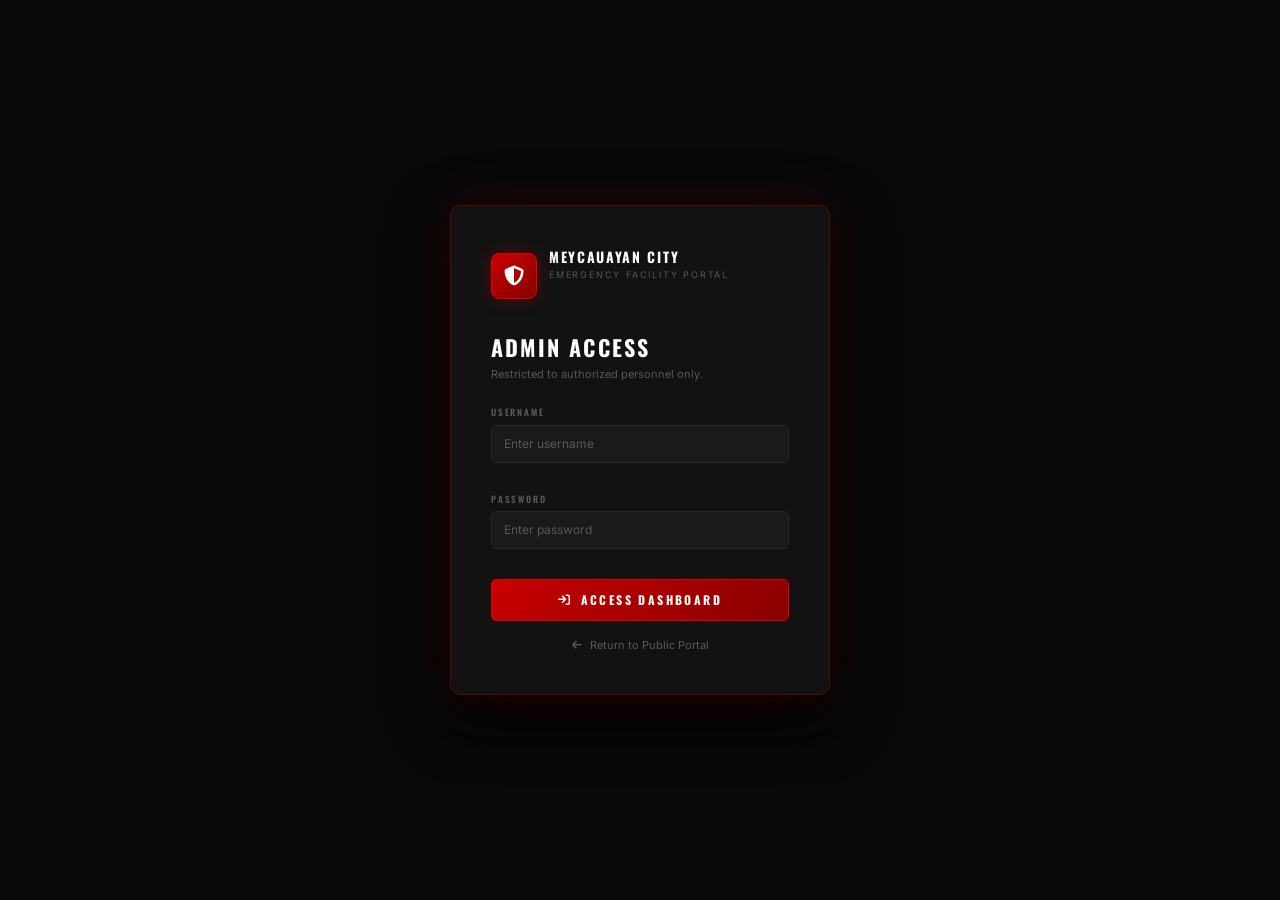
==== admin.html @ 9a882840 "Initial commit" ====
<!DOCTYPE html>
<html lang="en">
<head>
  <meta charset="UTF-8">
  <meta name="viewport" content="width=device-width, initial-scale=1.0">
  <meta name="robots" content="noindex, nofollow">
  <title>Admin Panel | Meycauayan City Emergency Portal</title>

  <!-- Bootstrap 5 -->
  <link rel="stylesheet" href="https://cdn.jsdelivr.net/npm/bootstrap@5.3.3/dist/css/bootstrap.min.css">

  <!-- Font Awesome 6 -->
  <link rel="stylesheet" href="https://cdnjs.cloudflare.com/ajax/libs/font-awesome/6.5.0/css/all.min.css">

  <!-- Admin CSS -->
  <link rel="stylesheet" href="admin.css">
</head>
<body>

  <!-- ============================================================
       LOGIN SCREEN
       ============================================================ -->
  <div id="login-screen">
    <div class="login-card">
      <div class="login-logo">
        <div class="login-shield"><i class="fas fa-shield-halved"></i></div>
        <div class="login-title-wrap">
          <div class="login-city">Meycauayan City</div>
          <div class="login-sub">Emergency Facility Portal</div>
        </div>
      </div>
      <h1 class="login-heading">Admin Access</h1>
      <p class="login-sub">Restricted to authorized personnel only.</p>
      <form id="login-form" onsubmit="handleLogin(event)">
        <div class="form-group-admin">
          <label class="form-label-admin" for="login-username">Username</label>
          <input
            type="text"
            id="login-username"
            class="form-control-admin"
            placeholder="Enter username"
            autocomplete="username"
            required
          >
        </div>
        <div class="form-group-admin">
          <label class="form-label-admin" for="login-password">Password</label>
          <input
            type="password"
            id="login-password"
            class="form-control-admin"
            placeholder="Enter password"
            autocomplete="current-password"
            required
          >
        </div>
        <div class="login-error" id="login-error" role="alert" aria-live="assertive">
          <i class="fas fa-circle-exclamation"></i>
          Invalid credentials. Please try again.
        </div>
        <button type="submit" class="btn-login" id="btn-login">
          <i class="fas fa-arrow-right-to-bracket"></i>
          ACCESS DASHBOARD
        </button>
      </form>
      <a href="index.html" class="login-back">
        <i class="fas fa-arrow-left" style="margin-right:5px;"></i>
        Return to Public Portal
      </a>
    </div>
  </div>

  <!-- ============================================================
       ADMIN APP (shown after login)
       ============================================================ -->
  <div id="admin-app">

    <!-- ADMIN HEADER -->
    <header id="admin-header">
      <div class="admin-brand">
        <div class="admin-brand-icon"><i class="fas fa-shield-halved"></i></div>
        MEYCAUAYAN <span>ADMIN</span>
      </div>

      <div class="admin-header-right">
        <div class="admin-user">
          <i class="fas fa-user-shield"></i>
          <span id="admin-username-display">Administrator</span>
        </div>
        <a href="index.html" class="btn-view-portal" target="_blank">
          <i class="fas fa-eye"></i> VIEW PORTAL
        </a>
        <button class="btn-logout" onclick="handleLogout()" id="btn-logout-header">
          <i class="fas fa-arrow-right-from-bracket"></i> LOGOUT
        </button>
      </div>
    </header>

    <!-- ADMIN SIDEBAR -->
    <nav id="admin-sidebar" aria-label="Admin navigation">

      <div class="sidebar-section-header">Dashboard</div>
      <button class="sidebar-nav-item active" onclick="showSection('dashboard')" id="nav-dashboard">
        <i class="fas fa-chart-simple"></i> Dashboard
      </button>

      <div class="sidebar-divider"></div>
      <div class="sidebar-section-header">Manage</div>

      <button class="sidebar-nav-item" onclick="showSection('barangays')" id="nav-barangays">
        <i class="fas fa-map"></i> Barangays
      </button>
      <button class="sidebar-nav-item" onclick="showSection('police')" id="nav-police">
        <i class="fas fa-shield-halved"></i> Police Stations
      </button>
      <button class="sidebar-nav-item" onclick="showSection('fire')" id="nav-fire">
        <i class="fas fa-fire"></i> Fire Stations
      </button>
      <button class="sidebar-nav-item" onclick="showSection('hospitals')" id="nav-hospitals">
        <i class="fas fa-hospital"></i> Hospitals
      </button>
      <button class="sidebar-nav-item" onclick="showSection('health')" id="nav-health">
        <i class="fas fa-kit-medical"></i> Health Centers
      </button>

      <div class="sidebar-divider"></div>
      <div class="sidebar-section-header">System</div>

      <button class="sidebar-nav-item" onclick="showSection('hotlines')" id="nav-hotlines">
        <i class="fas fa-phone-volume"></i> Emergency Hotlines
      </button>
      <button class="sidebar-nav-item" onclick="showSection('announcements')" id="nav-announcements">
        <i class="fas fa-bullhorn"></i> Announcements
      </button>

      <div class="sidebar-divider"></div>
      <button class="sidebar-nav-item" onclick="handleLogout()" id="nav-logout" style="color: var(--clr-red-400);">
        <i class="fas fa-arrow-right-from-bracket"></i> Logout
      </button>
    </nav>

    <!-- ADMIN MAIN CONTENT -->
    <main id="admin-content">

      <!-- ======================================================
           DASHBOARD SECTION
           ====================================================== -->
      <div id="section-dashboard" class="admin-section active">
        <div class="page-header">
          <div>
            <div class="page-title"><i class="fas fa-chart-simple"></i> Dashboard</div>
            <div class="page-subtitle">System overview and statistics</div>
          </div>
        </div>

        <!-- Stat Cards -->
        <div class="stat-cards-grid" id="dashboard-stats">
          <div class="stat-card barangay">
            <div class="stat-card-value" id="dash-barangay-count">21</div>
            <div class="stat-card-label">Total Barangays</div>
            <div class="stat-card-icon"><i class="fas fa-map"></i></div>
            <div class="stat-card-bar"></div>
          </div>
          <div class="stat-card police">
            <div class="stat-card-value" id="dash-police-count">5</div>
            <div class="stat-card-label">Police Stations</div>
            <div class="stat-card-icon"><i class="fas fa-shield-halved"></i></div>
            <div class="stat-card-bar"></div>
          </div>
          <div class="stat-card fire">
            <div class="stat-card-value" id="dash-fire-count">2</div>
            <div class="stat-card-label">Fire Stations</div>
            <div class="stat-card-icon"><i class="fas fa-fire"></i></div>
            <div class="stat-card-bar"></div>
          </div>
          <div class="stat-card hospital">
            <div class="stat-card-value" id="dash-hosp-count">3</div>
            <div class="stat-card-label">Hospitals</div>
            <div class="stat-card-icon"><i class="fas fa-hospital"></i></div>
            <div class="stat-card-bar"></div>
          </div>
          <div class="stat-card health">
            <div class="stat-card-value" id="dash-health-count">21</div>
            <div class="stat-card-label">Health Centers</div>
            <div class="stat-card-icon"><i class="fas fa-kit-medical"></i></div>
            <div class="stat-card-bar"></div>
          </div>
        </div>

        <!-- Info Grid -->
        <div class="info-grid">
          <div class="info-box">
            <div class="info-box-title">
              <i class="fas fa-circle-info"></i> System Information
            </div>
            <div class="info-box-row">
              <span class="info-box-row-label">City</span>
              <span class="info-box-row-val">Meycauayan City, Bulacan</span>
            </div>
            <div class="info-box-row">
              <span class="info-box-row-label">Total Barangays</span>
              <span class="info-box-row-val">21</span>
            </div>
            <div class="info-box-row">
              <span class="info-box-row-label">Map Technology</span>
              <span class="info-box-row-val">Leaflet.js + OpenStreetMap</span>
            </div>
            <div class="info-box-row">
              <span class="info-box-row-label">Data Storage</span>
              <span class="info-box-row-val">localStorage (Browser)</span>
            </div>
            <div class="info-box-row">
              <span class="info-box-row-label">Last Updated</span>
              <span class="info-box-row-val" id="dash-last-updated">—</span>
            </div>
          </div>

          <div class="info-box">
            <div class="info-box-title">
              <i class="fas fa-phone-volume"></i> Emergency Contacts
            </div>
            <div class="info-box-row">
              <span class="info-box-row-label">Police</span>
              <span class="info-box-row-val">117</span>
            </div>
            <div class="info-box-row">
              <span class="info-box-row-label">Fire</span>
              <span class="info-box-row-val">160</span>
            </div>
            <div class="info-box-row">
              <span class="info-box-row-label">Medical</span>
              <span class="info-box-row-val">911</span>
            </div>
            <div class="info-box-row">
              <span class="info-box-row-label">MDRRMO</span>
              <span class="info-box-row-val">(044) 840-5000</span>
            </div>
            <div class="info-box-row">
              <span class="info-box-row-label">Red Cross</span>
              <span class="info-box-row-val">143</span>
            </div>
          </div>
        </div>
      </div>

      <!-- ======================================================
           BARANGAYS SECTION
           ====================================================== -->
      <div id="section-barangays" class="admin-section">
        <div class="page-header">
          <div>
            <div class="page-title"><i class="fas fa-map"></i> Barangays</div>
            <div class="page-subtitle">Manage barangay information</div>
          </div>
          <button class="btn-admin-add" onclick="openBarangayModal()" id="btn-add-barangay">
            <i class="fas fa-plus"></i> ADD BARANGAY
          </button>
        </div>

        <div class="admin-table-wrap">
          <div class="admin-table-header">
            <div class="admin-table-title">All Barangays (21)</div>
            <input type="text" class="admin-search" id="search-barangays" placeholder="Search barangays..." oninput="filterTable('barangay-table', this.value)">
          </div>
          <div style="overflow-x:auto;">
            <table class="table-admin" id="barangay-table">
              <thead>
                <tr>
                  <th>Barangay Name</th>
                  <th>Captain</th>
                  <th>Population</th>
                  <th>Area</th>
                  <th>Contact</th>
                  <th>Actions</th>
                </tr>
              </thead>
              <tbody id="barangay-tbody">
                <!-- Populated by admin.js -->
              </tbody>
            </table>
          </div>
        </div>
      </div>

      <!-- ======================================================
           POLICE SECTION
           ====================================================== -->
      <div id="section-police" class="admin-section">
        <div class="page-header">
          <div>
            <div class="page-title"><i class="fas fa-shield-halved"></i> Police Stations</div>
            <div class="page-subtitle">Manage police station records</div>
          </div>
          <button class="btn-admin-add" onclick="openFacilityModal('police')" id="btn-add-police">
            <i class="fas fa-plus"></i> ADD STATION
          </button>
        </div>
        <div class="admin-table-wrap" id="police-table-wrap">
          <div class="admin-table-header">
            <div class="admin-table-title">Police Stations</div>
            <input type="text" class="admin-search" placeholder="Search..." oninput="filterTable('police-table', this.value)">
          </div>
          <div style="overflow-x:auto;">
            <table class="table-admin" id="police-table">
              <thead><tr>
                <th>Name</th><th>Sub-type</th><th>Barangay</th><th>Contact</th><th>Commander</th><th>Actions</th>
              </tr></thead>
              <tbody id="police-tbody"></tbody>
            </table>
          </div>
        </div>
      </div>

      <!-- ======================================================
           FIRE SECTION
           ====================================================== -->
      <div id="section-fire" class="admin-section">
        <div class="page-header">
          <div>
            <div class="page-title"><i class="fas fa-fire"></i> Fire Stations</div>
            <div class="page-subtitle">Manage fire station records</div>
          </div>
          <button class="btn-admin-add" onclick="openFacilityModal('fire')" id="btn-add-fire">
            <i class="fas fa-plus"></i> ADD STATION
          </button>
        </div>
        <div class="admin-table-wrap">
          <div class="admin-table-header">
            <div class="admin-table-title">Fire Stations</div>
            <input type="text" class="admin-search" placeholder="Search..." oninput="filterTable('fire-table', this.value)">
          </div>
          <div style="overflow-x:auto;">
            <table class="table-admin" id="fire-table">
              <thead><tr>
                <th>Name</th><th>Sub-type</th><th>Barangay</th><th>Contact</th><th>Commander</th><th>Actions</th>
              </tr></thead>
              <tbody id="fire-tbody"></tbody>
            </table>
          </div>
        </div>
      </div>

      <!-- ======================================================
           HOSPITALS SECTION
           ====================================================== -->
      <div id="section-hospitals" class="admin-section">
        <div class="page-header">
          <div>
            <div class="page-title"><i class="fas fa-hospital"></i> Hospitals</div>
            <div class="page-subtitle">Manage hospital records</div>
          </div>
          <button class="btn-admin-add" onclick="openFacilityModal('hospital')" id="btn-add-hospital">
            <i class="fas fa-plus"></i> ADD HOSPITAL
          </button>
        </div>
        <div class="admin-table-wrap">
          <div class="admin-table-header">
            <div class="admin-table-title">Hospitals</div>
            <input type="text" class="admin-search" placeholder="Search..." oninput="filterTable('hospitals-table', this.value)">
          </div>
          <div style="overflow-x:auto;">
            <table class="table-admin" id="hospitals-table">
              <thead><tr>
                <th>Name</th><th>Sub-type</th><th>Barangay</th><th>Contact</th><th>Person in Charge</th><th>Actions</th>
              </tr></thead>
              <tbody id="hospitals-tbody"></tbody>
            </table>
          </div>
        </div>
      </div>

      <!-- ======================================================
           HEALTH CENTERS SECTION
           ====================================================== -->
      <div id="section-health" class="admin-section">
        <div class="page-header">
          <div>
            <div class="page-title"><i class="fas fa-kit-medical"></i> Health Centers</div>
            <div class="page-subtitle">Manage health center records</div>
          </div>
          <button class="btn-admin-add" onclick="openFacilityModal('healthCenter')" id="btn-add-health">
            <i class="fas fa-plus"></i> ADD CENTER
          </button>
        </div>
        <div class="admin-table-wrap">
          <div class="admin-table-header">
            <div class="admin-table-title">Health Centers</div>
            <input type="text" class="admin-search" placeholder="Search..." oninput="filterTable('health-table', this.value)">
          </div>
          <div style="overflow-x:auto;">
            <table class="table-admin" id="health-table">
              <thead><tr>
                <th>Name</th><th>Barangay</th><th>Contact</th><th>Person in Charge</th><th>Hours</th><th>Actions</th>
              </tr></thead>
              <tbody id="health-tbody"></tbody>
            </table>
          </div>
        </div>
      </div>

      <!-- ======================================================
           HOTLINES SECTION
           ====================================================== -->
      <div id="section-hotlines" class="admin-section">
        <div class="page-header">
          <div>
            <div class="page-title"><i class="fas fa-phone-volume"></i> Emergency Hotlines</div>
            <div class="page-subtitle">Manage emergency contact information</div>
          </div>
        </div>
        <div class="admin-table-wrap">
          <div class="admin-table-header">
            <div class="admin-table-title">Hotlines (Read-only in this version)</div>
          </div>
          <div style="overflow-x:auto;">
            <table class="table-admin" id="hotlines-table">
              <thead><tr><th>Category</th><th>Name</th><th>Hotline</th><th>National</th></tr></thead>
              <tbody id="hotlines-tbody"></tbody>
            </table>
          </div>
        </div>
      </div>

      <!-- ======================================================
           ANNOUNCEMENTS SECTION
           ====================================================== -->
      <div id="section-announcements" class="admin-section">
        <div class="page-header">
          <div>
            <div class="page-title"><i class="fas fa-bullhorn"></i> Announcements</div>
            <div class="page-subtitle">Manage ticker announcements on the public portal</div>
          </div>
          <button class="btn-admin-add" onclick="document.getElementById('announcement-text').focus()" id="btn-add-announce">
            <i class="fas fa-plus"></i> ADD MESSAGE
          </button>
        </div>

        <div class="admin-table-wrap" style="padding:20px;">
          <div class="admin-table-title" style="margin-bottom:16px;">Ticker Messages</div>
          <label class="form-label-admin" for="announcement-text">New Announcement Message</label>
          <textarea
            class="form-control-admin"
            id="announcement-text"
            placeholder="Type your announcement message here..."
            rows="3"
          ></textarea>
          <button class="btn-save" onclick="saveAnnouncement()" id="btn-save-announcement">
            <i class="fas fa-check"></i> SAVE ANNOUNCEMENT
          </button>
        </div>

        <div style="margin-top:16px;" class="admin-table-wrap">
          <div class="admin-table-header">
            <div class="admin-table-title">Saved Announcements</div>
          </div>
          <table class="table-admin" id="announcements-table">
            <thead><tr><th>#</th><th>Message</th><th>Actions</th></tr></thead>
            <tbody id="announcements-tbody"></tbody>
          </table>
        </div>
      </div>

    </main>
  </div>

  <!-- ============================================================
       FACILITY FORM MODAL
       ============================================================ -->
  <div class="modal fade" id="facility-modal" tabindex="-1" aria-labelledby="facility-modal-label" aria-hidden="true">
    <div class="modal-dialog modal-dialog-centered modal-lg">
      <div class="modal-content">
        <div class="modal-header">
          <h5 class="modal-title" id="facility-modal-label">Add Facility</h5>
          <button type="button" class="btn-close" data-bs-dismiss="modal" aria-label="Close"></button>
        </div>
        <div class="modal-body">
          <input type="hidden" id="fac-id">
          <input type="hidden" id="fac-type">
          <div class="row g-3">
            <div class="col-12">
              <label class="form-label-admin">Facility Name *</label>
              <input type="text" class="form-control-admin" id="fac-name" placeholder="e.g. Meycauayan City Police Station" style="margin-bottom:0;">
            </div>
            <div class="col-md-6">
              <label class="form-label-admin">Sub-type</label>
              <input type="text" class="form-control-admin" id="fac-subtype" placeholder="e.g. Main Station" style="margin-bottom:0;">
            </div>
            <div class="col-md-6">
              <label class="form-label-admin">Barangay</label>
              <select class="form-select-admin" id="fac-barangay" style="margin-bottom:0;">
                <option value="">Select Barangay</option>
              </select>
            </div>
            <div class="col-12">
              <label class="form-label-admin">Address *</label>
              <input type="text" class="form-control-admin" id="fac-address" placeholder="Full address" style="margin-bottom:0;">
            </div>
            <div class="col-md-6">
              <label class="form-label-admin">Contact Number</label>
              <input type="text" class="form-control-admin" id="fac-contact" placeholder="(044) 000-0000" style="margin-bottom:0;">
            </div>
            <div class="col-md-6">
              <label class="form-label-admin">Emergency Hotline</label>
              <input type="text" class="form-control-admin" id="fac-hotline" placeholder="Emergency contact" style="margin-bottom:0;">
            </div>
            <div class="col-md-6">
              <label class="form-label-admin">Person in Charge / Commander</label>
              <input type="text" class="form-control-admin" id="fac-pic" placeholder="Name and title" style="margin-bottom:0;">
            </div>
            <div class="col-md-6">
              <label class="form-label-admin">Operating Hours</label>
              <input type="text" class="form-control-admin" id="fac-hours" placeholder="e.g. 24 Hours / 7 Days" style="margin-bottom:0;">
            </div>
            <div class="col-md-6">
              <label class="form-label-admin">Latitude *</label>
              <input type="number" step="0.0001" class="form-control-admin" id="fac-lat" placeholder="14.7240" style="margin-bottom:0;">
            </div>
            <div class="col-md-6">
              <label class="form-label-admin">Longitude *</label>
              <input type="number" step="0.0001" class="form-control-admin" id="fac-lng" placeholder="120.9639" style="margin-bottom:0;">
            </div>
          </div>
        </div>
        <div class="modal-footer">
          <button class="btn-cancel-admin" data-bs-dismiss="modal" id="btn-modal-cancel">
            <i class="fas fa-xmark"></i> CANCEL
          </button>
          <button class="btn-save" onclick="saveFacility()" id="btn-modal-save">
            <i class="fas fa-check"></i> SAVE FACILITY
          </button>
        </div>
      </div>
    </div>
  </div>

  <!-- ============================================================
       BARANGAY FORM MODAL
       ============================================================ -->
  <div class="modal fade" id="barangay-modal" tabindex="-1" aria-labelledby="barangay-modal-label" aria-hidden="true">
    <div class="modal-dialog modal-dialog-centered">
      <div class="modal-content">
        <div class="modal-header">
          <h5 class="modal-title" id="barangay-modal-label">Edit Barangay</h5>
          <button type="button" class="btn-close" data-bs-dismiss="modal" aria-label="Close"></button>
        </div>
        <div class="modal-body">
          <input type="hidden" id="brgy-id">
          <label class="form-label-admin" for="brgy-name">Barangay Name</label>
          <input type="text" class="form-control-admin" id="brgy-name" placeholder="Barangay name">
          <label class="form-label-admin" for="brgy-captain">Barangay Captain</label>
          <input type="text" class="form-control-admin" id="brgy-captain" placeholder="Hon. Full Name">
          <label class="form-label-admin" for="brgy-population">Population</label>
          <input type="number" class="form-control-admin" id="brgy-population" placeholder="00000">
          <label class="form-label-admin" for="brgy-contact">Contact Number</label>
          <input type="text" class="form-control-admin" id="brgy-contact" placeholder="(044) 000-0000">
          <label class="form-label-admin" for="brgy-description">Description</label>
          <textarea class="form-control-admin" id="brgy-description" rows="3" placeholder="Short description..."></textarea>
        </div>
        <div class="modal-footer">
          <button class="btn-cancel-admin" data-bs-dismiss="modal" id="btn-brgy-cancel">
            <i class="fas fa-xmark"></i> CANCEL
          </button>
          <button class="btn-save" onclick="saveBarangay()" id="btn-brgy-save">
            <i class="fas fa-check"></i> SAVE CHANGES
          </button>
        </div>
      </div>
    </div>
  </div>

  <!-- TOAST CONTAINER -->
  <div id="toast-container"></div>

  <!-- Bootstrap JS -->
  <script src="https://cdn.jsdelivr.net/npm/bootstrap@5.3.3/dist/js/bootstrap.bundle.min.js"></script>

  <!-- Data Files -->
  <script src="data/barangays.js"></script>
  <script src="data/facilities.js"></script>

  <!-- Admin Script -->
  <script src="admin.js"></script>
</body>
</html>
---- admin.css ----
/* admin.css — Meycauayan City Emergency GIS Portal — Admin Dashboard */

@import url('https://fonts.googleapis.com/css2?family=Oswald:wght@400;500;600;700&family=Inter:wght@300;400;500;600&display=swap');

/* ============================================================
   CSS VARIABLES (inherits from design system)
   ============================================================ */
:root {
  --clr-void:         #080808;
  --clr-surface-0:    #0d0d0d;
  --clr-surface-1:    #121212;
  --clr-surface-2:    #1a1a1a;
  --clr-surface-3:    #222222;
  --clr-border:       rgba(255, 255, 255, 0.06);
  --clr-border-red:   rgba(180, 0, 0, 0.4);
  --clr-red-500:      #cc0000;
  --clr-red-400:      #e60000;
  --clr-red-700:      #8b0000;
  --clr-red-glow:     rgba(204, 0, 0, 0.35);
  --clr-red-glow-sm:  rgba(204, 0, 0, 0.18);
  --clr-amber:        #e6a800;
  --clr-amber-bright: #ffb800;
  --clr-text-primary:   #f0f0f0;
  --clr-text-secondary: #a0a0a0;
  --clr-text-muted:     #5a5a5a;
  --clr-text-white:     #ffffff;
  --clr-status-police: #3b82f6;
  --clr-status-fire:   #f97316;
  --clr-status-hosp:   #22c55e;
  --clr-status-health: #a855f7;
  --font-heading:  'Oswald', sans-serif;
  --font-body:     'Inter', sans-serif;
  --sidebar-width: 220px;
  --header-height: 56px;
  --transition-fast:   150ms ease;
  --transition-normal: 300ms ease;
}

*, *::before, *::after { box-sizing: border-box; margin: 0; padding: 0; }
html { scroll-behavior: smooth; }

body {
  font-family: var(--font-body);
  background: var(--clr-void);
  color: var(--clr-text-primary);
  min-height: 100vh;
  overflow-x: hidden;
}

::selection { background: var(--clr-red-500); color: #fff; }

button,
input,
select,
textarea {
  font-family: var(--font-body);
}

button:focus,
input:focus,
textarea:focus,
select:focus {
  outline: 3px solid rgba(204, 0, 0, 0.65);
  outline-offset: 2px;
}

::-webkit-scrollbar { width: 4px; height: 4px; }
::-webkit-scrollbar-track { background: var(--clr-surface-1); }
::-webkit-scrollbar-thumb { background: var(--clr-red-700); border-radius: 2px; }

/* Scanline overlay */
body::before {
  content: '';
  position: fixed;
  inset: 0;
  background-image: repeating-linear-gradient(0deg,transparent,transparent 2px,rgba(0,0,0,0.03) 2px,rgba(0,0,0,0.03) 4px);
  pointer-events: none;
  z-index: 9999;
}

/* ============================================================
   LOGIN SCREEN
   ============================================================ */
#login-screen {
  position: fixed;
  inset: 0;
  background: var(--clr-void);
  display: flex;
  align-items: center;
  justify-content: center;
  z-index: 9000;
  padding: 20px;
}

.login-card {
  background: var(--clr-surface-1);
  border: 1px solid var(--clr-border-red);
  border-radius: 10px;
  padding: 40px;
  width: 100%;
  max-width: 380px;
  box-shadow: 0 0 60px rgba(204,0,0,0.15), 0 20px 60px rgba(0,0,0,0.9);
}

.login-logo {
  display: flex;
  align-items: center;
  gap: 12px;
  margin-bottom: 28px;
}

.login-shield {
  width: 46px;
  height: 46px;
  background: linear-gradient(145deg, var(--clr-red-500), var(--clr-red-700));
  border: 1.5px solid var(--clr-red-400);
  border-radius: 8px;
  display: flex;
  align-items: center;
  justify-content: center;
  font-size: 20px;
  color: #fff;
  box-shadow: 0 0 16px var(--clr-red-glow);
  animation: shield-pulse 3s ease-in-out infinite;
}

@keyframes shield-pulse {
  0%, 100% { box-shadow: 0 0 12px var(--clr-red-glow); }
  50%       { box-shadow: 0 0 24px var(--clr-red-glow), 0 0 8px var(--clr-red-400); }
}

.login-title-wrap .login-city {
  font-family: var(--font-heading);
  font-size: 14px;
  font-weight: 700;
  letter-spacing: 0.12em;
  text-transform: uppercase;
  color: var(--clr-text-white);
}

.login-title-wrap .login-sub {
  font-size: 9px;
  letter-spacing: 0.2em;
  text-transform: uppercase;
  color: var(--clr-text-muted);
  margin-top: 1px;
}

.login-heading {
  font-family: var(--font-heading);
  font-size: 22px;
  font-weight: 700;
  letter-spacing: 0.1em;
  text-transform: uppercase;
  color: var(--clr-text-white);
  margin-bottom: 6px;
}

.login-sub {
  font-size: 11px;
  color: var(--clr-text-muted);
  margin-bottom: 24px;
}

.form-group-admin {
  margin-bottom: 16px;
}

.form-label-admin {
  display: block;
  font-family: var(--font-heading);
  font-size: 9px;
  font-weight: 600;
  letter-spacing: 0.2em;
  text-transform: uppercase;
  color: var(--clr-text-muted);
  margin-bottom: 6px;
}

.form-control-admin {
  width: 100%;
  background: var(--clr-surface-2);
  border: 1px solid var(--clr-border);
  border-radius: 5px;
  padding: 10px 12px;
  font-family: var(--font-body);
  font-size: 13px;
  color: var(--clr-text-primary);
  outline: none;
  transition: border-color var(--transition-fast), box-shadow var(--transition-fast);
}

.form-control-admin:focus {
  border-color: var(--clr-red-500);
  box-shadow: 0 0 0 3px var(--clr-red-glow-sm);
}

.form-control-admin::placeholder { color: var(--clr-text-muted); }

.btn-login {
  width: 100%;
  padding: 11px;
  background: linear-gradient(135deg, var(--clr-red-500), var(--clr-red-700));
  border: 1px solid var(--clr-red-400);
  border-radius: 5px;
  color: #fff;
  font-family: var(--font-heading);
  font-size: 12px;
  font-weight: 700;
  letter-spacing: 0.2em;
  text-transform: uppercase;
  cursor: pointer;
  transition: all var(--transition-fast);
  margin-top: 8px;
  display: flex;
  align-items: center;
  justify-content: center;
  gap: 8px;
}

.btn-login:hover {
  box-shadow: 0 0 24px var(--clr-red-glow);
  background: linear-gradient(135deg, var(--clr-red-400), var(--clr-red-500));
}

.login-error {
  color: var(--clr-red-400);
  font-size: 11px;
  margin-top: 8px;
  display: none;
  text-align: center;
}

.login-back {
  display: block;
  text-align: center;
  margin-top: 16px;
  font-size: 11px;
  color: var(--clr-text-muted);
  text-decoration: none;
  transition: color var(--transition-fast);
}

.login-back:hover { color: var(--clr-text-secondary); }

/* ============================================================
   ADMIN LAYOUT
   ============================================================ */
#admin-app {
  display: none;
  min-height: 100vh;
}

/* Admin Header */
#admin-header {
  position: fixed;
  top: 0; left: 0; right: 0;
  height: var(--header-height);
  background: var(--clr-surface-0);
  border-bottom: 2px solid var(--clr-red-500);
  display: flex;
  align-items: center;
  padding: 0 20px;
  z-index: 1000;
  box-shadow: 0 2px 20px rgba(0,0,0,0.6);
  gap: 16px;
}

.admin-brand {
  font-family: var(--font-heading);
  font-size: 13px;
  font-weight: 700;
  letter-spacing: 0.12em;
  text-transform: uppercase;
  color: var(--clr-text-white);
  display: flex;
  align-items: center;
  gap: 10px;
  flex-shrink: 0;
}

.admin-brand-icon {
  width: 30px;
  height: 30px;
  background: linear-gradient(145deg, var(--clr-red-500), var(--clr-red-700));
  border-radius: 5px;
  display: flex;
  align-items: center;
  justify-content: center;
  font-size: 13px;
  color: #fff;
}

.admin-brand span { color: var(--clr-red-400); }

.admin-header-right {
  margin-left: auto;
  display: flex;
  align-items: center;
  gap: 12px;
}

.admin-user {
  font-size: 11px;
  color: var(--clr-text-muted);
  display: flex;
  align-items: center;
  gap: 6px;
}

.btn-logout {
  font-family: var(--font-heading);
  font-size: 9px;
  font-weight: 600;
  letter-spacing: 0.15em;
  text-transform: uppercase;
  color: var(--clr-text-muted);
  background: var(--clr-surface-2);
  border: 1px solid var(--clr-border);
  border-radius: 4px;
  padding: 5px 12px;
  cursor: pointer;
  transition: all var(--transition-fast);
  display: flex;
  align-items: center;
  gap: 6px;
}

.btn-logout:hover {
  color: var(--clr-text-primary);
  border-color: var(--clr-border-red);
}

.btn-view-portal {
  font-family: var(--font-heading);
  font-size: 9px;
  font-weight: 600;
  letter-spacing: 0.15em;
  text-transform: uppercase;
  color: var(--clr-amber);
  background: rgba(230,168,0,0.1);
  border: 1px solid rgba(230,168,0,0.3);
  border-radius: 4px;
  padding: 5px 12px;
  cursor: pointer;
  text-decoration: none;
  transition: all var(--transition-fast);
  display: flex;
  align-items: center;
  gap: 6px;
}

.btn-view-portal:hover {
  background: rgba(230,168,0,0.18);
  color: var(--clr-amber-bright);
}

/* ============================================================
   SIDEBAR
   ============================================================ */
#admin-sidebar {
  position: fixed;
  top: var(--header-height);
  left: 0;
  bottom: 0;
  width: var(--sidebar-width);
  background: var(--clr-surface-0);
  border-right: 1px solid var(--clr-border-red);
  overflow-y: auto;
  z-index: 900;
  padding: 16px 0;
}

.sidebar-section-header {
  font-family: var(--font-heading);
  font-size: 8px;
  font-weight: 600;
  letter-spacing: 0.3em;
  text-transform: uppercase;
  color: var(--clr-text-muted);
  padding: 12px 16px 5px;
}

.sidebar-nav-item {
  display: flex;
  align-items: center;
  gap: 10px;
  padding: 9px 16px;
  font-size: 12px;
  font-weight: 500;
  color: var(--clr-text-secondary);
  cursor: pointer;
  transition: background var(--transition-fast), color var(--transition-fast), border-color var(--transition-fast);
  border-left: 2px solid transparent;
  width: 100%;
  background: none;
  border-top: none;
  border-right: none;
  border-bottom: none;
  text-align: left;
}

.sidebar-nav-item:hover {
  background: rgba(255,255,255,0.04);
  color: var(--clr-text-primary);
}

.sidebar-nav-item.active {
  background: rgba(204,0,0,0.1);
  color: var(--clr-text-white);
  border-left-color: var(--clr-red-500);
}

.sidebar-nav-item i {
  font-size: 13px;
  width: 16px;
  text-align: center;
}

.sidebar-nav-item.active i { color: var(--clr-red-400); }

.sidebar-divider {
  height: 1px;
  background: var(--clr-border);
  margin: 10px 16px;
}

/* ============================================================
   MAIN CONTENT
   ============================================================ */
#admin-content {
  margin-left: var(--sidebar-width);
  margin-top: var(--header-height);
  padding: 24px;
  min-height: calc(100vh - var(--header-height));
}

/* ============================================================
   PAGE HEADER
   ============================================================ */
.page-header {
  display: flex;
  align-items: center;
  justify-content: space-between;
  margin-bottom: 24px;
  gap: 16px;
}

.page-title {
  font-family: var(--font-heading);
  font-size: 24px;
  font-weight: 700;
  letter-spacing: 0.08em;
  text-transform: uppercase;
  color: var(--clr-text-white);
  display: flex;
  align-items: center;
  gap: 12px;
}

.page-title i { color: var(--clr-red-400); }

.page-subtitle {
  font-size: 11px;
  color: var(--clr-text-muted);
  letter-spacing: 0.05em;
  margin-top: 2px;
}

/* ============================================================
   STAT CARDS (Dashboard)
   ============================================================ */
.stat-cards-grid {
  display: grid;
  grid-template-columns: repeat(auto-fit, minmax(180px, 1fr));
  gap: 16px;
  margin-bottom: 24px;
}

.stat-card {
  background: var(--clr-surface-1);
  border: 1px solid var(--clr-border);
  border-radius: 8px;
  padding: 18px 20px;
  position: relative;
  overflow: hidden;
  transition: border-color var(--transition-fast);
}

.stat-card:hover { border-color: var(--clr-border-red); }

.stat-card-value {
  font-family: var(--font-heading);
  font-size: 36px;
  font-weight: 700;
  line-height: 1;
  margin-bottom: 6px;
}

.stat-card-label {
  font-size: 9px;
  font-weight: 600;
  letter-spacing: 0.2em;
  text-transform: uppercase;
  color: var(--clr-text-muted);
}

.stat-card-icon {
  position: absolute;
  top: 14px;
  right: 16px;
  font-size: 28px;
  opacity: 0.08;
}

.stat-card-bar {
  position: absolute;
  bottom: 0; left: 0; right: 0;
  height: 2px;
}

.stat-card.police .stat-card-value  { color: var(--clr-status-police); }
.stat-card.police .stat-card-bar    { background: var(--clr-status-police); }
.stat-card.fire .stat-card-value    { color: var(--clr-status-fire); }
.stat-card.fire .stat-card-bar      { background: var(--clr-status-fire); }
.stat-card.hospital .stat-card-value{ color: var(--clr-status-hosp); }
.stat-card.hospital .stat-card-bar  { background: var(--clr-status-hosp); }
.stat-card.health .stat-card-value  { color: var(--clr-status-health); }
.stat-card.health .stat-card-bar    { background: var(--clr-status-health); }
.stat-card.barangay .stat-card-value{ color: var(--clr-amber); }
.stat-card.barangay .stat-card-bar  { background: var(--clr-amber); }

/* ============================================================
   ADMIN PANELS / SECTIONS
   ============================================================ */
.admin-section {
  display: none;
}

.admin-section.active {
  display: block;
}

/* ============================================================
   ADMIN TABLE
   ============================================================ */
.admin-table-wrap {
  background: var(--clr-surface-1);
  border: 1px solid var(--clr-border);
  border-radius: 8px;
  overflow: hidden;
}

.admin-table-header {
  display: flex;
  align-items: center;
  justify-content: space-between;
  padding: 14px 18px;
  border-bottom: 1px solid var(--clr-border);
  gap: 12px;
}

.admin-table-title {
  font-family: var(--font-heading);
  font-size: 13px;
  font-weight: 600;
  letter-spacing: 0.1em;
  text-transform: uppercase;
  color: var(--clr-text-white);
}

.admin-search {
  background: var(--clr-surface-2);
  border: 1px solid var(--clr-border);
  border-radius: 4px;
  padding: 6px 12px;
  font-size: 12px;
  color: var(--clr-text-primary);
  outline: none;
  width: 180px;
  transition: border-color var(--transition-fast);
}

.admin-search:focus { border-color: var(--clr-red-500); }
.admin-search::placeholder { color: var(--clr-text-muted); }

.table-admin {
  width: 100%;
  border-collapse: collapse;
}

.table-admin th {
  background: var(--clr-surface-2);
  font-family: var(--font-heading);
  font-size: 9px;
  font-weight: 600;
  letter-spacing: 0.2em;
  text-transform: uppercase;
  color: var(--clr-text-muted);
  padding: 10px 16px;
  text-align: left;
  border-bottom: 1px solid var(--clr-border);
}

.table-admin td {
  padding: 11px 16px;
  font-size: 12px;
  color: var(--clr-text-secondary);
  border-bottom: 1px solid var(--clr-border);
  vertical-align: middle;
}

.table-admin tr:last-child td { border-bottom: none; }

.table-admin tbody tr:hover td { background: rgba(255,255,255,0.02); }

/* Type Badge in Table */
.type-pill {
  font-family: var(--font-heading);
  font-size: 8px;
  font-weight: 600;
  letter-spacing: 0.15em;
  text-transform: uppercase;
  padding: 3px 8px;
  border-radius: 3px;
  display: inline-block;
}

.type-pill.police     { color: var(--clr-status-police); background: rgba(59,130,246,0.12); border: 1px solid rgba(59,130,246,0.25); }
.type-pill.fire       { color: var(--clr-status-fire);   background: rgba(249,115,22,0.12); border: 1px solid rgba(249,115,22,0.25); }
.type-pill.hospital   { color: var(--clr-status-hosp);   background: rgba(34,197,94,0.12);  border: 1px solid rgba(34,197,94,0.25); }
.type-pill.healthCenter { color: var(--clr-status-health); background: rgba(168,85,247,0.12); border: 1px solid rgba(168,85,247,0.25); }

/* Table Action Buttons */
.btn-tbl {
  background: none;
  border: 1px solid var(--clr-border);
  border-radius: 3px;
  padding: 4px 10px;
  font-size: 10px;
  color: var(--clr-text-muted);
  cursor: pointer;
  transition: all var(--transition-fast);
  display: inline-flex;
  align-items: center;
  gap: 5px;
}

.btn-tbl:hover { background: var(--clr-surface-3); color: var(--clr-text-primary); }

.btn-tbl.danger:hover {
  background: rgba(204,0,0,0.15);
  border-color: var(--clr-border-red);
  color: var(--clr-red-400);
}

/* ============================================================
   ADD BUTTON
   ============================================================ */
.btn-admin-add {
  display: inline-flex;
  align-items: center;
  gap: 8px;
  padding: 8px 16px;
  background: linear-gradient(135deg, var(--clr-red-500), var(--clr-red-700));
  border: 1px solid var(--clr-red-400);
  border-radius: 5px;
  color: #fff;
  font-family: var(--font-heading);
  font-size: 10px;
  font-weight: 600;
  letter-spacing: 0.15em;
  text-transform: uppercase;
  cursor: pointer;
  transition: all var(--transition-fast);
}

.btn-admin-add:hover {
  box-shadow: 0 0 16px var(--clr-red-glow);
  background: linear-gradient(135deg, var(--clr-red-400), var(--clr-red-500));
}

/* ============================================================
   MODAL / FORM
   ============================================================ */
.modal-content {
  background: var(--clr-surface-1) !important;
  border: 1px solid var(--clr-border-red) !important;
  border-radius: 8px !important;
  color: var(--clr-text-primary) !important;
}

.modal-header {
  border-bottom: 1px solid var(--clr-border) !important;
  padding: 16px 20px !important;
}

.modal-title {
  font-family: var(--font-heading) !important;
  font-size: 16px !important;
  font-weight: 600 !important;
  letter-spacing: 0.1em !important;
  text-transform: uppercase !important;
  color: var(--clr-text-white) !important;
}

.btn-close { filter: invert(1) !important; opacity: 0.5 !important; }
.btn-close:hover { opacity: 1 !important; }

.modal-body { padding: 20px !important; }

.modal-footer {
  border-top: 1px solid var(--clr-border) !important;
  padding: 12px 20px !important;
  gap: 8px;
}

.form-label-admin {
  display: block;
  font-family: var(--font-heading);
  font-size: 9px;
  font-weight: 600;
  letter-spacing: 0.2em;
  text-transform: uppercase;
  color: var(--clr-text-muted);
  margin-bottom: 5px;
}

.form-control-admin,
.form-select-admin {
  width: 100%;
  background: var(--clr-surface-2);
  border: 1px solid var(--clr-border);
  border-radius: 5px;
  padding: 9px 12px;
  font-family: var(--font-body);
  font-size: 12px;
  color: var(--clr-text-primary);
  outline: none;
  transition: border-color var(--transition-fast), box-shadow var(--transition-fast);
  margin-bottom: 14px;
}

.form-control-admin:focus,
.form-select-admin:focus {
  border-color: var(--clr-red-500);
  box-shadow: 0 0 0 3px var(--clr-red-glow-sm);
}

.form-control-admin::placeholder { color: var(--clr-text-muted); }
.form-select-admin option { background: var(--clr-surface-2); }

textarea.form-control-admin { resize: vertical; min-height: 80px; }

.btn-save {
  display: inline-flex;
  align-items: center;
  gap: 7px;
  padding: 9px 20px;
  background: linear-gradient(135deg, var(--clr-red-500), var(--clr-red-700));
  border: 1px solid var(--clr-red-400);
  border-radius: 5px;
  color: #fff;
  font-family: var(--font-heading);
  font-size: 10px;
  font-weight: 700;
  letter-spacing: 0.15em;
  text-transform: uppercase;
  cursor: pointer;
  transition: all var(--transition-fast);
}

.btn-save:hover { box-shadow: 0 0 16px var(--clr-red-glow); }

.btn-cancel-admin {
  display: inline-flex;
  align-items: center;
  gap: 7px;
  padding: 9px 16px;
  background: var(--clr-surface-2);
  border: 1px solid var(--clr-border);
  border-radius: 5px;
  color: var(--clr-text-muted);
  font-family: var(--font-heading);
  font-size: 10px;
  font-weight: 600;
  letter-spacing: 0.15em;
  text-transform: uppercase;
  cursor: pointer;
  transition: all var(--transition-fast);
}

.btn-cancel-admin:hover { background: var(--clr-surface-3); color: var(--clr-text-primary); }

/* ============================================================
   TOAST NOTIFICATIONS
   ============================================================ */
#toast-container {
  position: fixed;
  bottom: 24px;
  right: 24px;
  z-index: 9999;
  display: flex;
  flex-direction: column;
  gap: 8px;
}

.toast-item {
  background: var(--clr-surface-1);
  border: 1px solid var(--clr-border);
  border-radius: 6px;
  padding: 12px 16px;
  font-size: 12px;
  color: var(--clr-text-primary);
  display: flex;
  align-items: center;
  gap: 10px;
  box-shadow: 0 4px 20px rgba(0,0,0,0.6);
  animation: toast-in 0.3s ease forwards;
  min-width: 240px;
}

.toast-item.success { border-left: 3px solid #22c55e; }
.toast-item.error   { border-left: 3px solid var(--clr-red-500); }
.toast-item.info    { border-left: 3px solid var(--clr-amber); }

.toast-item i { font-size: 14px; }
.toast-item.success i { color: #22c55e; }
.toast-item.error i   { color: var(--clr-red-400); }
.toast-item.info i    { color: var(--clr-amber); }

@keyframes toast-in {
  from { opacity: 0; transform: translateX(20px); }
  to   { opacity: 1; transform: translateX(0); }
}

/* ============================================================
   DASHBOARD QUICK INFO
   ============================================================ */
.info-grid {
  display: grid;
  grid-template-columns: 1fr 1fr;
  gap: 16px;
  margin-top: 20px;
}

.info-box {
  background: var(--clr-surface-1);
  border: 1px solid var(--clr-border);
  border-radius: 8px;
  padding: 16px;
}

.info-box-title {
  font-family: var(--font-heading);
  font-size: 9px;
  font-weight: 600;
  letter-spacing: 0.2em;
  text-transform: uppercase;
  color: var(--clr-red-400);
  margin-bottom: 12px;
  display: flex;
  align-items: center;
  gap: 7px;
}

.info-box-row {
  display: flex;
  justify-content: space-between;
  align-items: center;
  padding: 6px 0;
  border-bottom: 1px solid var(--clr-border);
  font-size: 11px;
}

.info-box-row:last-child { border-bottom: none; }

.info-box-row-label { color: var(--clr-text-muted); }
.info-box-row-val   { color: var(--clr-text-primary); font-weight: 500; }

/* ============================================================
   RESPONSIVE
   ============================================================ */
@media (max-width: 768px) {
  :root { --sidebar-width: 0px; }
  #admin-sidebar { transform: translateX(-220px); transition: transform var(--transition-normal); }
  #admin-sidebar.open { transform: translateX(0); width: 220px; }
  #admin-content { margin-left: 0; }
  .info-grid { grid-template-columns: 1fr; }
  .stat-cards-grid { grid-template-columns: repeat(2, 1fr); }
}
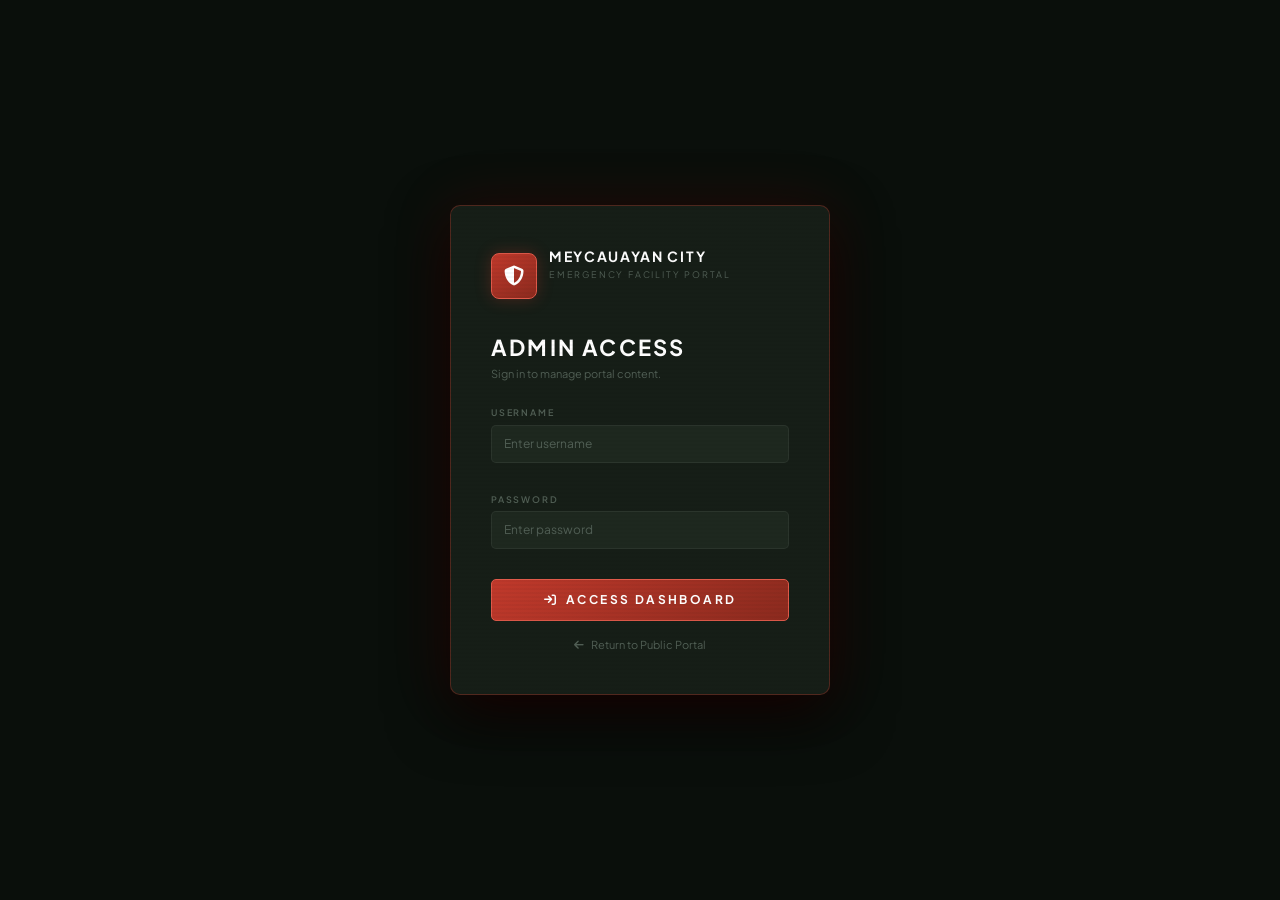
==== commit b67f1033: "Update3" ====
--- a/admin.html
+++ b/admin.html
@@ -13,7 +13,7 @@
   <link rel="stylesheet" href="https://cdnjs.cloudflare.com/ajax/libs/font-awesome/6.5.0/css/all.min.css">
 
   <!-- Admin CSS -->
-  <link rel="stylesheet" href="admin.css">
+  <link rel="stylesheet" href="assets/css/admin.css">
 </head>
 <body>
 
@@ -30,7 +30,7 @@
         </div>
       </div>
       <h1 class="login-heading">Admin Access</h1>
-      <p class="login-sub">Restricted to authorized personnel only.</p>
+      <p class="login-sub">Sign in to manage portal content.</p>
       <form id="login-form" onsubmit="handleLogin(event)">
         <div class="form-group-admin">
           <label class="form-label-admin" for="login-username">Username</label>
@@ -579,6 +579,6 @@
   <script src="data/facilities.js"></script>
 
   <!-- Admin Script -->
-  <script src="admin.js"></script>
+  <script src="assets/js/admin.js"></script>
 </body>
 </html>
--- a/assets/css/admin.css
+++ b/assets/css/admin.css
@@ -0,0 +1,903 @@
+/* admin.css — Meycauayan City Emergency GIS Portal — Admin Dashboard */
+
+@import url('https://fonts.googleapis.com/css2?family=Plus+Jakarta+Sans:ital,wght@0,300;0,400;0,500;0,600;0,700;1,400&display=swap');
+
+/* ============================================================
+   CSS VARIABLES (inherits from design system)
+   ============================================================ */
+:root {
+  /* Meycauayan City — green ink surfaces */
+  --clr-void:         #0a0f0b;
+  --clr-surface-0:    #101510;
+  --clr-surface-1:    #161e17;
+  --clr-surface-2:    #1e281f;
+  --clr-surface-3:    #263229;
+  --clr-border:       rgba(255, 255, 255, 0.06);
+  --clr-border-red:   rgba(192, 57, 43, 0.35);
+
+  /* Emergency */
+  --clr-red-500:      #c0392b;
+  --clr-red-400:      #e05a4a;
+  --clr-red-700:      #8b2a1e;
+  --clr-red-glow:     rgba(192, 57, 43, 0.30);
+  --clr-red-glow-sm:  rgba(192, 57, 43, 0.15);
+
+  /* Gold accent */
+  --clr-amber:        #c9a84c;
+  --clr-amber-bright: #e2c97e;
+
+  /* Text */
+  --clr-text-primary:   #eef2ed;
+  --clr-text-secondary: #96ae9a;
+  --clr-text-muted:     #526056;
+  --clr-text-white:     #ffffff;
+
+  /* Facility status */
+  --clr-status-police: #5b9bd5;
+  --clr-status-fire:   #d4804a;
+  --clr-status-hosp:   #4aaa7a;
+  --clr-status-health: #9a72cc;
+
+  /* Single typeface */
+  --font-heading:  'Plus Jakarta Sans', sans-serif;
+  --font-body:     'Plus Jakarta Sans', sans-serif;
+
+  --sidebar-width: 220px;
+  --header-height: 56px;
+  --transition-fast:   140ms ease;
+  --transition-normal: 280ms ease;
+}
+
+*, *::before, *::after { box-sizing: border-box; margin: 0; padding: 0; }
+html { scroll-behavior: smooth; }
+
+body {
+  font-family: var(--font-body);
+  background: var(--clr-void);
+  color: var(--clr-text-primary);
+  min-height: 100vh;
+  overflow-x: hidden;
+}
+
+::selection { background: var(--clr-red-500); color: #fff; }
+
+button,
+input,
+select,
+textarea {
+  font-family: var(--font-body);
+}
+
+button:focus,
+input:focus,
+textarea:focus,
+select:focus {
+  outline: 3px solid rgba(204, 0, 0, 0.65);
+  outline-offset: 2px;
+}
+
+::-webkit-scrollbar { width: 4px; height: 4px; }
+::-webkit-scrollbar-track { background: var(--clr-surface-1); }
+::-webkit-scrollbar-thumb { background: var(--clr-red-700); border-radius: 2px; }
+
+/* Scanline overlay */
+body::before {
+  content: '';
+  position: fixed;
+  inset: 0;
+  background-image: repeating-linear-gradient(0deg,transparent,transparent 2px,rgba(0,0,0,0.03) 2px,rgba(0,0,0,0.03) 4px);
+  pointer-events: none;
+  z-index: 9999;
+}
+
+/* ============================================================
+   LOGIN SCREEN
+   ============================================================ */
+#login-screen {
+  position: fixed;
+  inset: 0;
+  background: var(--clr-void);
+  display: flex;
+  align-items: center;
+  justify-content: center;
+  z-index: 9000;
+  padding: 20px;
+}
+
+.login-card {
+  background: var(--clr-surface-1);
+  border: 1px solid var(--clr-border-red);
+  border-radius: 10px;
+  padding: 40px;
+  width: 100%;
+  max-width: 380px;
+  box-shadow: 0 0 60px rgba(204,0,0,0.15), 0 20px 60px rgba(0,0,0,0.9);
+}
+
+.login-logo {
+  display: flex;
+  align-items: center;
+  gap: 12px;
+  margin-bottom: 28px;
+}
+
+.login-shield {
+  width: 46px;
+  height: 46px;
+  background: linear-gradient(145deg, var(--clr-red-500), var(--clr-red-700));
+  border: 1.5px solid var(--clr-red-400);
+  border-radius: 8px;
+  display: flex;
+  align-items: center;
+  justify-content: center;
+  font-size: 20px;
+  color: #fff;
+  box-shadow: 0 0 16px var(--clr-red-glow);
+  animation: shield-pulse 3s ease-in-out infinite;
+}
+
+@keyframes shield-pulse {
+  0%, 100% { box-shadow: 0 0 12px var(--clr-red-glow); }
+  50%       { box-shadow: 0 0 24px var(--clr-red-glow), 0 0 8px var(--clr-red-400); }
+}
+
+.login-title-wrap .login-city {
+  font-family: var(--font-heading);
+  font-size: 14px;
+  font-weight: 700;
+  letter-spacing: 0.12em;
+  text-transform: uppercase;
+  color: var(--clr-text-white);
+}
+
+.login-title-wrap .login-sub {
+  font-size: 9px;
+  letter-spacing: 0.2em;
+  text-transform: uppercase;
+  color: var(--clr-text-muted);
+  margin-top: 1px;
+}
+
+.login-heading {
+  font-family: var(--font-heading);
+  font-size: 22px;
+  font-weight: 700;
+  letter-spacing: 0.1em;
+  text-transform: uppercase;
+  color: var(--clr-text-white);
+  margin-bottom: 6px;
+}
+
+.login-sub {
+  font-size: 11px;
+  color: var(--clr-text-muted);
+  margin-bottom: 24px;
+}
+
+.form-group-admin {
+  margin-bottom: 16px;
+}
+
+.form-label-admin {
+  display: block;
+  font-family: var(--font-heading);
+  font-size: 9px;
+  font-weight: 600;
+  letter-spacing: 0.2em;
+  text-transform: uppercase;
+  color: var(--clr-text-muted);
+  margin-bottom: 6px;
+}
+
+.form-control-admin {
+  width: 100%;
+  background: var(--clr-surface-2);
+  border: 1px solid var(--clr-border);
+  border-radius: 5px;
+  padding: 10px 12px;
+  font-family: var(--font-body);
+  font-size: 13px;
+  color: var(--clr-text-primary);
+  outline: none;
+  transition: border-color var(--transition-fast), box-shadow var(--transition-fast);
+}
+
+.form-control-admin:focus {
+  border-color: var(--clr-red-500);
+  box-shadow: 0 0 0 3px var(--clr-red-glow-sm);
+}
+
+.form-control-admin::placeholder { color: var(--clr-text-muted); }
+
+.btn-login {
+  width: 100%;
+  padding: 11px;
+  background: linear-gradient(135deg, var(--clr-red-500), var(--clr-red-700));
+  border: 1px solid var(--clr-red-400);
+  border-radius: 5px;
+  color: #fff;
+  font-family: var(--font-heading);
+  font-size: 12px;
+  font-weight: 700;
+  letter-spacing: 0.2em;
+  text-transform: uppercase;
+  cursor: pointer;
+  transition: all var(--transition-fast);
+  margin-top: 8px;
+  display: flex;
+  align-items: center;
+  justify-content: center;
+  gap: 8px;
+}
+
+.btn-login:hover {
+  box-shadow: 0 0 24px var(--clr-red-glow);
+  background: linear-gradient(135deg, var(--clr-red-400), var(--clr-red-500));
+}
+
+.login-error {
+  color: var(--clr-red-400);
+  font-size: 11px;
+  margin-top: 8px;
+  display: none;
+  text-align: center;
+}
+
+.login-back {
+  display: block;
+  text-align: center;
+  margin-top: 16px;
+  font-size: 11px;
+  color: var(--clr-text-muted);
+  text-decoration: none;
+  transition: color var(--transition-fast);
+}
+
+.login-back:hover { color: var(--clr-text-secondary); }
+
+/* ============================================================
+   ADMIN LAYOUT
+   ============================================================ */
+#admin-app {
+  display: none;
+  min-height: 100vh;
+}
+
+/* Admin Header */
+#admin-header {
+  position: fixed;
+  top: 0; left: 0; right: 0;
+  height: var(--header-height);
+  background: var(--clr-surface-0);
+  border-bottom: 2px solid var(--clr-red-500);
+  display: flex;
+  align-items: center;
+  padding: 0 20px;
+  z-index: 1000;
+  box-shadow: 0 2px 20px rgba(0,0,0,0.6);
+  gap: 16px;
+}
+
+.admin-brand {
+  font-family: var(--font-heading);
+  font-size: 13px;
+  font-weight: 700;
+  letter-spacing: 0.12em;
+  text-transform: uppercase;
+  color: var(--clr-text-white);
+  display: flex;
+  align-items: center;
+  gap: 10px;
+  flex-shrink: 0;
+}
+
+.admin-brand-icon {
+  width: 30px;
+  height: 30px;
+  background: linear-gradient(145deg, var(--clr-red-500), var(--clr-red-700));
+  border-radius: 5px;
+  display: flex;
+  align-items: center;
+  justify-content: center;
+  font-size: 13px;
+  color: #fff;
+}
+
+.admin-brand span { color: var(--clr-red-400); }
+
+.admin-header-right {
+  margin-left: auto;
+  display: flex;
+  align-items: center;
+  gap: 12px;
+}
+
+.admin-user {
+  font-size: 11px;
+  color: var(--clr-text-muted);
+  display: flex;
+  align-items: center;
+  gap: 6px;
+}
+
+.btn-logout {
+  font-family: var(--font-heading);
+  font-size: 9px;
+  font-weight: 600;
+  letter-spacing: 0.15em;
+  text-transform: uppercase;
+  color: var(--clr-text-muted);
+  background: var(--clr-surface-2);
+  border: 1px solid var(--clr-border);
+  border-radius: 4px;
+  padding: 5px 12px;
+  cursor: pointer;
+  transition: all var(--transition-fast);
+  display: flex;
+  align-items: center;
+  gap: 6px;
+}
+
+.btn-logout:hover {
+  color: var(--clr-text-primary);
+  border-color: var(--clr-border-red);
+}
+
+.btn-view-portal {
+  font-family: var(--font-heading);
+  font-size: 9px;
+  font-weight: 600;
+  letter-spacing: 0.15em;
+  text-transform: uppercase;
+  color: var(--clr-amber);
+  background: rgba(230,168,0,0.1);
+  border: 1px solid rgba(230,168,0,0.3);
+  border-radius: 4px;
+  padding: 5px 12px;
+  cursor: pointer;
+  text-decoration: none;
+  transition: all var(--transition-fast);
+  display: flex;
+  align-items: center;
+  gap: 6px;
+}
+
+.btn-view-portal:hover {
+  background: rgba(230,168,0,0.18);
+  color: var(--clr-amber-bright);
+}
+
+/* ============================================================
+   SIDEBAR
+   ============================================================ */
+#admin-sidebar {
+  position: fixed;
+  top: var(--header-height);
+  left: 0;
+  bottom: 0;
+  width: var(--sidebar-width);
+  background: var(--clr-surface-0);
+  border-right: 1px solid var(--clr-border-red);
+  overflow-y: auto;
+  z-index: 900;
+  padding: 16px 0;
+}
+
+.sidebar-section-header {
+  font-family: var(--font-heading);
+  font-size: 8px;
+  font-weight: 600;
+  letter-spacing: 0.3em;
+  text-transform: uppercase;
+  color: var(--clr-text-muted);
+  padding: 12px 16px 5px;
+}
+
+.sidebar-nav-item {
+  display: flex;
+  align-items: center;
+  gap: 10px;
+  padding: 9px 16px;
+  font-size: 12px;
+  font-weight: 500;
+  color: var(--clr-text-secondary);
+  cursor: pointer;
+  transition: background var(--transition-fast), color var(--transition-fast), border-color var(--transition-fast);
+  border-left: 2px solid transparent;
+  width: 100%;
+  background: none;
+  border-top: none;
+  border-right: none;
+  border-bottom: none;
+  text-align: left;
+}
+
+.sidebar-nav-item:hover {
+  background: rgba(255,255,255,0.04);
+  color: var(--clr-text-primary);
+}
+
+.sidebar-nav-item.active {
+  background: rgba(204,0,0,0.1);
+  color: var(--clr-text-white);
+  border-left-color: var(--clr-red-500);
+}
+
+.sidebar-nav-item i {
+  font-size: 13px;
+  width: 16px;
+  text-align: center;
+}
+
+.sidebar-nav-item.active i { color: var(--clr-red-400); }
+
+.sidebar-divider {
+  height: 1px;
+  background: var(--clr-border);
+  margin: 10px 16px;
+}
+
+/* ============================================================
+   MAIN CONTENT
+   ============================================================ */
+#admin-content {
+  margin-left: var(--sidebar-width);
+  margin-top: var(--header-height);
+  padding: 24px;
+  min-height: calc(100vh - var(--header-height));
+}
+
+/* ============================================================
+   PAGE HEADER
+   ============================================================ */
+.page-header {
+  display: flex;
+  align-items: center;
+  justify-content: space-between;
+  margin-bottom: 24px;
+  gap: 16px;
+}
+
+.page-title {
+  font-family: var(--font-heading);
+  font-size: 24px;
+  font-weight: 700;
+  letter-spacing: 0.08em;
+  text-transform: uppercase;
+  color: var(--clr-text-white);
+  display: flex;
+  align-items: center;
+  gap: 12px;
+}
+
+.page-title i { color: var(--clr-red-400); }
+
+.page-subtitle {
+  font-size: 11px;
+  color: var(--clr-text-muted);
+  letter-spacing: 0.05em;
+  margin-top: 2px;
+}
+
+/* ============================================================
+   STAT CARDS (Dashboard)
+   ============================================================ */
+.stat-cards-grid {
+  display: grid;
+  grid-template-columns: repeat(auto-fit, minmax(180px, 1fr));
+  gap: 16px;
+  margin-bottom: 24px;
+}
+
+.stat-card {
+  background: var(--clr-surface-1);
+  border: 1px solid var(--clr-border);
+  border-radius: 8px;
+  padding: 18px 20px;
+  position: relative;
+  overflow: hidden;
+  transition: border-color var(--transition-fast);
+}
+
+.stat-card:hover { border-color: var(--clr-border-red); }
+
+.stat-card-value {
+  font-family: var(--font-heading);
+  font-size: 36px;
+  font-weight: 700;
+  line-height: 1;
+  margin-bottom: 6px;
+}
+
+.stat-card-label {
+  font-size: 9px;
+  font-weight: 600;
+  letter-spacing: 0.2em;
+  text-transform: uppercase;
+  color: var(--clr-text-muted);
+}
+
+.stat-card-icon {
+  position: absolute;
+  top: 14px;
+  right: 16px;
+  font-size: 28px;
+  opacity: 0.08;
+}
+
+.stat-card-bar {
+  position: absolute;
+  bottom: 0; left: 0; right: 0;
+  height: 2px;
+}
+
+.stat-card.police .stat-card-value  { color: var(--clr-status-police); }
+.stat-card.police .stat-card-bar    { background: var(--clr-status-police); }
+.stat-card.fire .stat-card-value    { color: var(--clr-status-fire); }
+.stat-card.fire .stat-card-bar      { background: var(--clr-status-fire); }
+.stat-card.hospital .stat-card-value{ color: var(--clr-status-hosp); }
+.stat-card.hospital .stat-card-bar  { background: var(--clr-status-hosp); }
+.stat-card.health .stat-card-value  { color: var(--clr-status-health); }
+.stat-card.health .stat-card-bar    { background: var(--clr-status-health); }
+.stat-card.barangay .stat-card-value{ color: var(--clr-amber); }
+.stat-card.barangay .stat-card-bar  { background: var(--clr-amber); }
+
+/* ============================================================
+   ADMIN PANELS / SECTIONS
+   ============================================================ */
+.admin-section {
+  display: none;
+}
+
+.admin-section.active {
+  display: block;
+}
+
+/* ============================================================
+   ADMIN TABLE
+   ============================================================ */
+.admin-table-wrap {
+  background: var(--clr-surface-1);
+  border: 1px solid var(--clr-border);
+  border-radius: 8px;
+  overflow: hidden;
+}
+
+.admin-table-header {
+  display: flex;
+  align-items: center;
+  justify-content: space-between;
+  padding: 14px 18px;
+  border-bottom: 1px solid var(--clr-border);
+  gap: 12px;
+}
+
+.admin-table-title {
+  font-family: var(--font-heading);
+  font-size: 13px;
+  font-weight: 600;
+  letter-spacing: 0.1em;
+  text-transform: uppercase;
+  color: var(--clr-text-white);
+}
+
+.admin-search {
+  background: var(--clr-surface-2);
+  border: 1px solid var(--clr-border);
+  border-radius: 4px;
+  padding: 6px 12px;
+  font-size: 12px;
+  color: var(--clr-text-primary);
+  outline: none;
+  width: 180px;
+  transition: border-color var(--transition-fast);
+}
+
+.admin-search:focus { border-color: var(--clr-red-500); }
+.admin-search::placeholder { color: var(--clr-text-muted); }
+
+.table-admin {
+  width: 100%;
+  border-collapse: collapse;
+}
+
+.table-admin th {
+  background: var(--clr-surface-2);
+  font-family: var(--font-heading);
+  font-size: 9px;
+  font-weight: 600;
+  letter-spacing: 0.2em;
+  text-transform: uppercase;
+  color: var(--clr-text-muted);
+  padding: 10px 16px;
+  text-align: left;
+  border-bottom: 1px solid var(--clr-border);
+}
+
+.table-admin td {
+  padding: 11px 16px;
+  font-size: 12px;
+  color: var(--clr-text-secondary);
+  border-bottom: 1px solid var(--clr-border);
+  vertical-align: middle;
+}
+
+.table-admin tr:last-child td { border-bottom: none; }
+
+.table-admin tbody tr:hover td { background: rgba(255,255,255,0.02); }
+
+/* Type Badge in Table */
+.type-pill {
+  font-family: var(--font-heading);
+  font-size: 8px;
+  font-weight: 600;
+  letter-spacing: 0.15em;
+  text-transform: uppercase;
+  padding: 3px 8px;
+  border-radius: 3px;
+  display: inline-block;
+}
+
+.type-pill.police     { color: var(--clr-status-police); background: rgba(59,130,246,0.12); border: 1px solid rgba(59,130,246,0.25); }
+.type-pill.fire       { color: var(--clr-status-fire);   background: rgba(249,115,22,0.12); border: 1px solid rgba(249,115,22,0.25); }
+.type-pill.hospital   { color: var(--clr-status-hosp);   background: rgba(34,197,94,0.12);  border: 1px solid rgba(34,197,94,0.25); }
+.type-pill.healthCenter { color: var(--clr-status-health); background: rgba(168,85,247,0.12); border: 1px solid rgba(168,85,247,0.25); }
+
+/* Table Action Buttons */
+.btn-tbl {
+  background: none;
+  border: 1px solid var(--clr-border);
+  border-radius: 3px;
+  padding: 4px 10px;
+  font-size: 10px;
+  color: var(--clr-text-muted);
+  cursor: pointer;
+  transition: all var(--transition-fast);
+  display: inline-flex;
+  align-items: center;
+  gap: 5px;
+}
+
+.btn-tbl:hover { background: var(--clr-surface-3); color: var(--clr-text-primary); }
+
+.btn-tbl.danger:hover {
+  background: rgba(204,0,0,0.15);
+  border-color: var(--clr-border-red);
+  color: var(--clr-red-400);
+}
+
+/* ============================================================
+   ADD BUTTON
+   ============================================================ */
+.btn-admin-add {
+  display: inline-flex;
+  align-items: center;
+  gap: 8px;
+  padding: 8px 16px;
+  background: linear-gradient(135deg, var(--clr-red-500), var(--clr-red-700));
+  border: 1px solid var(--clr-red-400);
+  border-radius: 5px;
+  color: #fff;
+  font-family: var(--font-heading);
+  font-size: 10px;
+  font-weight: 600;
+  letter-spacing: 0.15em;
+  text-transform: uppercase;
+  cursor: pointer;
+  transition: all var(--transition-fast);
+}
+
+.btn-admin-add:hover {
+  box-shadow: 0 0 16px var(--clr-red-glow);
+  background: linear-gradient(135deg, var(--clr-red-400), var(--clr-red-500));
+}
+
+/* ============================================================
+   MODAL / FORM
+   ============================================================ */
+.modal-content {
+  background: var(--clr-surface-1) !important;
+  border: 1px solid var(--clr-border-red) !important;
+  border-radius: 8px !important;
+  color: var(--clr-text-primary) !important;
+}
+
+.modal-header {
+  border-bottom: 1px solid var(--clr-border) !important;
+  padding: 16px 20px !important;
+}
+
+.modal-title {
+  font-family: var(--font-heading) !important;
+  font-size: 16px !important;
+  font-weight: 600 !important;
+  letter-spacing: 0.1em !important;
+  text-transform: uppercase !important;
+  color: var(--clr-text-white) !important;
+}
+
+.btn-close { filter: invert(1) !important; opacity: 0.5 !important; }
+.btn-close:hover { opacity: 1 !important; }
+
+.modal-body { padding: 20px !important; }
+
+.modal-footer {
+  border-top: 1px solid var(--clr-border) !important;
+  padding: 12px 20px !important;
+  gap: 8px;
+}
+
+.form-label-admin {
+  display: block;
+  font-family: var(--font-heading);
+  font-size: 9px;
+  font-weight: 600;
+  letter-spacing: 0.2em;
+  text-transform: uppercase;
+  color: var(--clr-text-muted);
+  margin-bottom: 5px;
+}
+
+.form-control-admin,
+.form-select-admin {
+  width: 100%;
+  background: var(--clr-surface-2);
+  border: 1px solid var(--clr-border);
+  border-radius: 5px;
+  padding: 9px 12px;
+  font-family: var(--font-body);
+  font-size: 12px;
+  color: var(--clr-text-primary);
+  outline: none;
+  transition: border-color var(--transition-fast), box-shadow var(--transition-fast);
+  margin-bottom: 14px;
+}
+
+.form-control-admin:focus,
+.form-select-admin:focus {
+  border-color: var(--clr-red-500);
+  box-shadow: 0 0 0 3px var(--clr-red-glow-sm);
+}
+
+.form-control-admin::placeholder { color: var(--clr-text-muted); }
+.form-select-admin option { background: var(--clr-surface-2); }
+
+textarea.form-control-admin { resize: vertical; min-height: 80px; }
+
+.btn-save {
+  display: inline-flex;
+  align-items: center;
+  gap: 7px;
+  padding: 9px 20px;
+  background: linear-gradient(135deg, var(--clr-red-500), var(--clr-red-700));
+  border: 1px solid var(--clr-red-400);
+  border-radius: 5px;
+  color: #fff;
+  font-family: var(--font-heading);
+  font-size: 10px;
+  font-weight: 700;
+  letter-spacing: 0.15em;
+  text-transform: uppercase;
+  cursor: pointer;
+  transition: all var(--transition-fast);
+}
+
+.btn-save:hover { box-shadow: 0 0 16px var(--clr-red-glow); }
+
+.btn-cancel-admin {
+  display: inline-flex;
+  align-items: center;
+  gap: 7px;
+  padding: 9px 16px;
+  background: var(--clr-surface-2);
+  border: 1px solid var(--clr-border);
+  border-radius: 5px;
+  color: var(--clr-text-muted);
+  font-family: var(--font-heading);
+  font-size: 10px;
+  font-weight: 600;
+  letter-spacing: 0.15em;
+  text-transform: uppercase;
+  cursor: pointer;
+  transition: all var(--transition-fast);
+}
+
+.btn-cancel-admin:hover { background: var(--clr-surface-3); color: var(--clr-text-primary); }
+
+/* ============================================================
+   TOAST NOTIFICATIONS
+   ============================================================ */
+#toast-container {
+  position: fixed;
+  bottom: 24px;
+  right: 24px;
+  z-index: 9999;
+  display: flex;
+  flex-direction: column;
+  gap: 8px;
+}
+
+.toast-item {
+  background: var(--clr-surface-1);
+  border: 1px solid var(--clr-border);
+  border-radius: 6px;
+  padding: 12px 16px;
+  font-size: 12px;
+  color: var(--clr-text-primary);
+  display: flex;
+  align-items: center;
+  gap: 10px;
+  box-shadow: 0 4px 20px rgba(0,0,0,0.6);
+  animation: toast-in 0.3s ease forwards;
+  min-width: 240px;
+}
+
+.toast-item.success { border-left: 3px solid #22c55e; }
+.toast-item.error   { border-left: 3px solid var(--clr-red-500); }
+.toast-item.info    { border-left: 3px solid var(--clr-amber); }
+
+.toast-item i { font-size: 14px; }
+.toast-item.success i { color: #22c55e; }
+.toast-item.error i   { color: var(--clr-red-400); }
+.toast-item.info i    { color: var(--clr-amber); }
+
+@keyframes toast-in {
+  from { opacity: 0; transform: translateX(20px); }
+  to   { opacity: 1; transform: translateX(0); }
+}
+
+/* ============================================================
+   DASHBOARD QUICK INFO
+   ============================================================ */
+.info-grid {
+  display: grid;
+  grid-template-columns: 1fr 1fr;
+  gap: 16px;
+  margin-top: 20px;
+}
+
+.info-box {
+  background: var(--clr-surface-1);
+  border: 1px solid var(--clr-border);
+  border-radius: 8px;
+  padding: 16px;
+}
+
+.info-box-title {
+  font-family: var(--font-heading);
+  font-size: 9px;
+  font-weight: 600;
+  letter-spacing: 0.2em;
+  text-transform: uppercase;
+  color: var(--clr-red-400);
+  margin-bottom: 12px;
+  display: flex;
+  align-items: center;
+  gap: 7px;
+}
+
+.info-box-row {
+  display: flex;
+  justify-content: space-between;
+  align-items: center;
+  padding: 6px 0;
+  border-bottom: 1px solid var(--clr-border);
+  font-size: 11px;
+}
+
+.info-box-row:last-child { border-bottom: none; }
+
+.info-box-row-label { color: var(--clr-text-muted); }
+.info-box-row-val   { color: var(--clr-text-primary); font-weight: 500; }
+
+/* ============================================================
+   RESPONSIVE
+   ============================================================ */
+@media (max-width: 768px) {
+  :root { --sidebar-width: 0px; }
+  #admin-sidebar { transform: translateX(-220px); transition: transform var(--transition-normal); }
+  #admin-sidebar.open { transform: translateX(0); width: 220px; }
+  #admin-content { margin-left: 0; }
+  .info-grid { grid-template-columns: 1fr; }
+  .stat-cards-grid { grid-template-columns: repeat(2, 1fr); }
+}
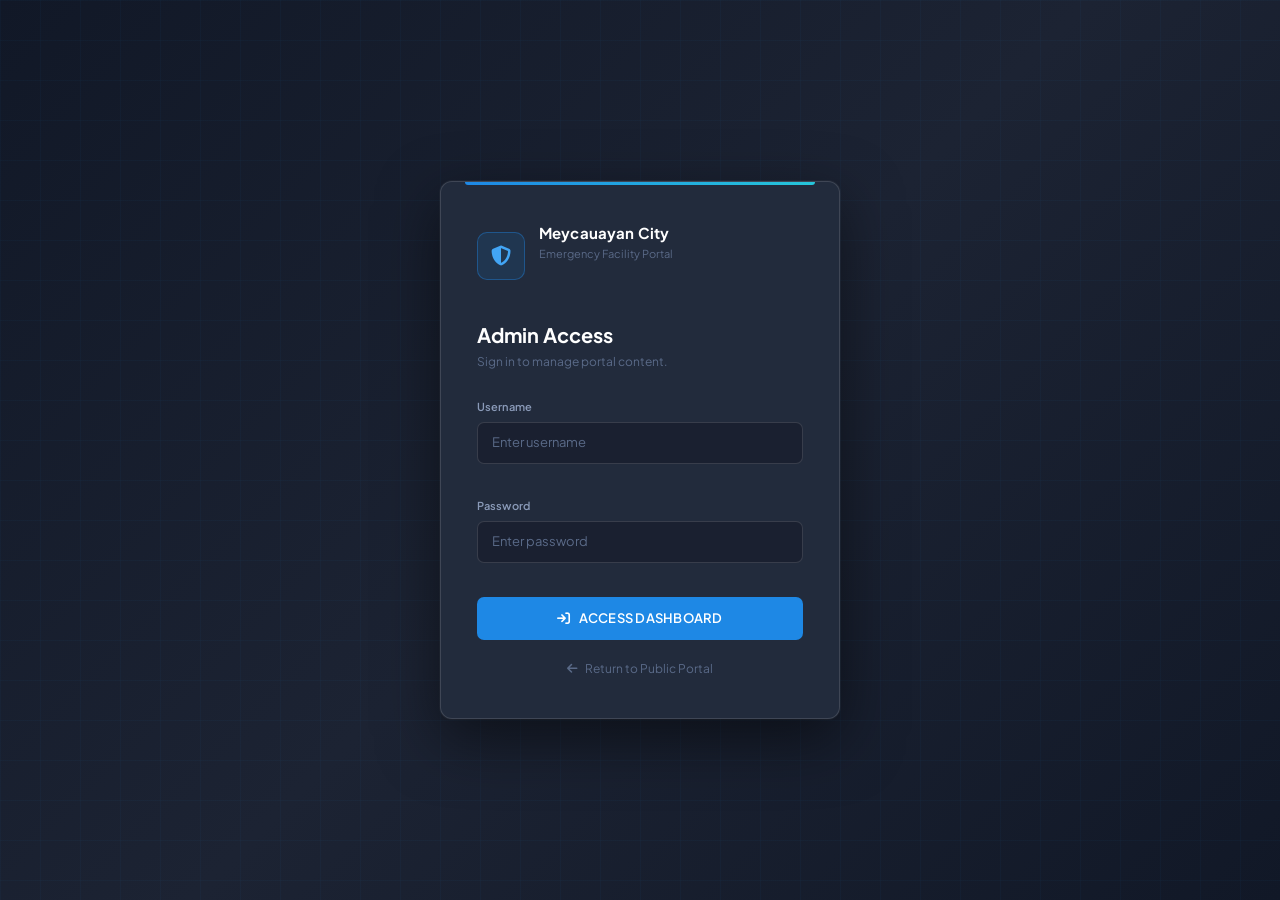
==== commit 6d60d056: "Update4" ====
--- a/admin.html
+++ b/admin.html
@@ -153,35 +153,45 @@
           </div>
         </div>
 
-        <!-- Stat Cards -->
+        <!-- Stat Cards — MaterialPro Layout -->
         <div class="stat-cards-grid" id="dashboard-stats">
           <div class="stat-card barangay">
-            <div class="stat-card-value" id="dash-barangay-count">21</div>
-            <div class="stat-card-label">Total Barangays</div>
+            <div class="stat-card-left">
+              <div class="stat-card-value" id="dash-barangay-count">26</div>
+              <div class="stat-card-label">Total Barangays</div>
+            </div>
             <div class="stat-card-icon"><i class="fas fa-map"></i></div>
             <div class="stat-card-bar"></div>
           </div>
           <div class="stat-card police">
-            <div class="stat-card-value" id="dash-police-count">5</div>
-            <div class="stat-card-label">Police Stations</div>
+            <div class="stat-card-left">
+              <div class="stat-card-value" id="dash-police-count">5</div>
+              <div class="stat-card-label">Police Stations</div>
+            </div>
             <div class="stat-card-icon"><i class="fas fa-shield-halved"></i></div>
             <div class="stat-card-bar"></div>
           </div>
           <div class="stat-card fire">
-            <div class="stat-card-value" id="dash-fire-count">2</div>
-            <div class="stat-card-label">Fire Stations</div>
+            <div class="stat-card-left">
+              <div class="stat-card-value" id="dash-fire-count">2</div>
+              <div class="stat-card-label">Fire Stations</div>
+            </div>
             <div class="stat-card-icon"><i class="fas fa-fire"></i></div>
             <div class="stat-card-bar"></div>
           </div>
           <div class="stat-card hospital">
-            <div class="stat-card-value" id="dash-hosp-count">3</div>
-            <div class="stat-card-label">Hospitals</div>
+            <div class="stat-card-left">
+              <div class="stat-card-value" id="dash-hosp-count">3</div>
+              <div class="stat-card-label">Hospitals</div>
+            </div>
             <div class="stat-card-icon"><i class="fas fa-hospital"></i></div>
             <div class="stat-card-bar"></div>
           </div>
           <div class="stat-card health">
-            <div class="stat-card-value" id="dash-health-count">21</div>
-            <div class="stat-card-label">Health Centers</div>
+            <div class="stat-card-left">
+              <div class="stat-card-value" id="dash-health-count">25</div>
+              <div class="stat-card-label">Health Centers</div>
+            </div>
             <div class="stat-card-icon"><i class="fas fa-kit-medical"></i></div>
             <div class="stat-card-bar"></div>
           </div>
--- a/assets/css/admin.css
+++ b/assets/css/admin.css
@@ -1,94 +1,117 @@
-/* admin.css — Meycauayan City Emergency GIS Portal — Admin Dashboard */
+/* admin.css — Meycauayan City GIS Portal — Admin Dashboard
+   Design Inspired by MaterialPro Dark Dashboard
+   ============================================================ */
 
 @import url('https://fonts.googleapis.com/css2?family=Plus+Jakarta+Sans:ital,wght@0,300;0,400;0,500;0,600;0,700;1,400&display=swap');
 
 /* ============================================================
-   CSS VARIABLES (inherits from design system)
+   DESIGN TOKENS — MaterialPro Dark Palette
    ============================================================ */
 :root {
-  /* Meycauayan City — green ink surfaces */
-  --clr-void:         #0a0f0b;
-  --clr-surface-0:    #101510;
-  --clr-surface-1:    #161e17;
-  --clr-surface-2:    #1e281f;
-  --clr-surface-3:    #263229;
-  --clr-border:       rgba(255, 255, 255, 0.06);
-  --clr-border-red:   rgba(192, 57, 43, 0.35);
-
-  /* Emergency */
-  --clr-red-500:      #c0392b;
-  --clr-red-400:      #e05a4a;
-  --clr-red-700:      #8b2a1e;
-  --clr-red-glow:     rgba(192, 57, 43, 0.30);
-  --clr-red-glow-sm:  rgba(192, 57, 43, 0.15);
-
-  /* Gold accent */
-  --clr-amber:        #c9a84c;
-  --clr-amber-bright: #e2c97e;
+  /* Surfaces */
+  --bg-body:       #1c2333;
+  --bg-card:       #222b3c;
+  --bg-card-alt:   #263044;
+  --bg-input:      #1a2030;
+  --bg-hover:      #2a3550;
+  --bg-sidebar:    #1e2736;
+  --bg-header:     #1e2736;
+
+  /* Borders */
+  --border:        rgba(255, 255, 255, 0.07);
+  --border-strong: rgba(255, 255, 255, 0.13);
+
+  /* Brand / Accent Colors */
+  --clr-primary:   #1e88e5;
+  --clr-primary-lt:#42a5f5;
+  --clr-primary-bg:rgba(30, 136, 229, 0.12);
+
+  --clr-success:   #00c292;
+  --clr-success-bg:rgba(0, 194, 146, 0.12);
+
+  --clr-warning:   #ffb22b;
+  --clr-warning-bg:rgba(255, 178, 43, 0.12);
+
+  --clr-danger:    #fc4b6c;
+  --clr-danger-bg: rgba(252, 75, 108, 0.12);
+
+  --clr-purple:    #7460ee;
+  --clr-purple-bg: rgba(116, 96, 238, 0.12);
+
+  --clr-teal:      #26c6da;
+  --clr-teal-bg:   rgba(38, 198, 218, 0.12);
+
+  /* Legacy aliases for existing components */
+  --clr-void:         var(--bg-body);
+  --clr-surface-0:    var(--bg-sidebar);
+  --clr-surface-1:    var(--bg-card);
+  --clr-surface-2:    var(--bg-input);
+  --clr-surface-3:    var(--bg-hover);
+  --clr-border:       var(--border);
+  --clr-border-red:   rgba(252, 75, 108, 0.25);
+  --clr-red-500:      var(--clr-danger);
+  --clr-red-400:      #ff6b8a;
+  --clr-red-700:      #c62d4b;
+  --clr-red-glow:     rgba(252, 75, 108, 0.25);
+  --clr-red-glow-sm:  rgba(252, 75, 108, 0.12);
+  --clr-amber:        var(--clr-warning);
+  --clr-amber-bright: #ffd06a;
+  --clr-status-police: var(--clr-primary);
+  --clr-status-fire:   var(--clr-warning);
+  --clr-status-hosp:   var(--clr-success);
+  --clr-status-health: var(--clr-purple);
 
   /* Text */
-  --clr-text-primary:   #eef2ed;
-  --clr-text-secondary: #96ae9a;
-  --clr-text-muted:     #526056;
+  --clr-text-primary:   #e4eaf6;
+  --clr-text-secondary: #8a9ab8;
+  --clr-text-muted:     #5a6a88;
   --clr-text-white:     #ffffff;
 
-  /* Facility status */
-  --clr-status-police: #5b9bd5;
-  --clr-status-fire:   #d4804a;
-  --clr-status-hosp:   #4aaa7a;
-  --clr-status-health: #9a72cc;
-
-  /* Single typeface */
-  --font-heading:  'Plus Jakarta Sans', sans-serif;
-  --font-body:     'Plus Jakarta Sans', sans-serif;
-
-  --sidebar-width: 220px;
-  --header-height: 56px;
-  --transition-fast:   140ms ease;
+  /* Typography */
+  --font-heading: 'Plus Jakarta Sans', sans-serif;
+  --font-body:    'Plus Jakarta Sans', sans-serif;
+
+  /* Layout */
+  --sidebar-width: 240px;
+  --header-height: 60px;
+
+  /* Motion */
+  --transition-fast:   150ms ease;
   --transition-normal: 280ms ease;
-}
-
+
+  /* Shadows */
+  --shadow-card:  0 4px 24px rgba(0, 0, 0, 0.35);
+  --shadow-panel: 0 2px 16px rgba(0, 0, 0, 0.28);
+}
+
+/* ============================================================
+   RESET & BASE
+   ============================================================ */
 *, *::before, *::after { box-sizing: border-box; margin: 0; padding: 0; }
 html { scroll-behavior: smooth; }
 
 body {
   font-family: var(--font-body);
-  background: var(--clr-void);
+  background: var(--bg-body);
   color: var(--clr-text-primary);
   min-height: 100vh;
   overflow-x: hidden;
-}
-
-::selection { background: var(--clr-red-500); color: #fff; }
-
-button,
-input,
-select,
-textarea {
+  font-size: 14px;
+  line-height: 1.5;
+}
+
+button, input, select, textarea {
   font-family: var(--font-body);
 }
 
-button:focus,
-input:focus,
-textarea:focus,
-select:focus {
-  outline: 3px solid rgba(204, 0, 0, 0.65);
-  outline-offset: 2px;
-}
+::selection { background: var(--clr-primary); color: #fff; }
 
 ::-webkit-scrollbar { width: 4px; height: 4px; }
-::-webkit-scrollbar-track { background: var(--clr-surface-1); }
-::-webkit-scrollbar-thumb { background: var(--clr-red-700); border-radius: 2px; }
-
-/* Scanline overlay */
-body::before {
-  content: '';
-  position: fixed;
-  inset: 0;
-  background-image: repeating-linear-gradient(0deg,transparent,transparent 2px,rgba(0,0,0,0.03) 2px,rgba(0,0,0,0.03) 4px);
-  pointer-events: none;
-  z-index: 9999;
-}
+::-webkit-scrollbar-track { background: var(--bg-body); }
+::-webkit-scrollbar-thumb { background: rgba(255,255,255,0.15); border-radius: 2px; }
+::-webkit-scrollbar-thumb:hover { background: rgba(255,255,255,0.25); }
+
+a { text-decoration: none; }
 
 /* ============================================================
    LOGIN SCREEN
@@ -96,7 +119,7 @@
 #login-screen {
   position: fixed;
   inset: 0;
-  background: var(--clr-void);
+  background: linear-gradient(135deg, #111827 0%, #1c2333 50%, #111827 100%);
   display: flex;
   align-items: center;
   justify-content: center;
@@ -104,98 +127,106 @@
   padding: 20px;
 }
 
+/* Decorative background grid lines */
+#login-screen::before {
+  content: '';
+  position: absolute;
+  inset: 0;
+  background-image:
+    linear-gradient(rgba(30,136,229,0.04) 1px, transparent 1px),
+    linear-gradient(90deg, rgba(30,136,229,0.04) 1px, transparent 1px);
+  background-size: 40px 40px;
+  pointer-events: none;
+}
+
 .login-card {
-  background: var(--clr-surface-1);
-  border: 1px solid var(--clr-border-red);
+  background: var(--bg-card);
+  border: 1px solid var(--border-strong);
+  border-radius: 12px;
+  padding: 40px 36px;
+  width: 100%;
+  max-width: 400px;
+  box-shadow: 0 20px 60px rgba(0, 0, 0, 0.5), 0 0 0 1px rgba(255,255,255,0.04);
+  position: relative;
+  z-index: 1;
+}
+
+/* Top accent bar on login card */
+.login-card::before {
+  content: '';
+  position: absolute;
+  top: 0; left: 24px; right: 24px;
+  height: 3px;
+  background: linear-gradient(90deg, var(--clr-primary), var(--clr-teal));
+  border-radius: 0 0 3px 3px;
+}
+
+.login-logo {
+  display: flex;
+  align-items: center;
+  gap: 14px;
+  margin-bottom: 32px;
+}
+
+.login-shield {
+  width: 48px;
+  height: 48px;
+  background: var(--clr-primary-bg);
+  border: 1.5px solid rgba(30,136,229,0.4);
   border-radius: 10px;
-  padding: 40px;
-  width: 100%;
-  max-width: 380px;
-  box-shadow: 0 0 60px rgba(204,0,0,0.15), 0 20px 60px rgba(0,0,0,0.9);
-}
-
-.login-logo {
-  display: flex;
-  align-items: center;
-  gap: 12px;
-  margin-bottom: 28px;
-}
-
-.login-shield {
-  width: 46px;
-  height: 46px;
-  background: linear-gradient(145deg, var(--clr-red-500), var(--clr-red-700));
-  border: 1.5px solid var(--clr-red-400);
-  border-radius: 8px;
   display: flex;
   align-items: center;
   justify-content: center;
   font-size: 20px;
-  color: #fff;
-  box-shadow: 0 0 16px var(--clr-red-glow);
-  animation: shield-pulse 3s ease-in-out infinite;
-}
-
-@keyframes shield-pulse {
-  0%, 100% { box-shadow: 0 0 12px var(--clr-red-glow); }
-  50%       { box-shadow: 0 0 24px var(--clr-red-glow), 0 0 8px var(--clr-red-400); }
+  color: var(--clr-primary-lt);
+  flex-shrink: 0;
 }
 
 .login-title-wrap .login-city {
-  font-family: var(--font-heading);
-  font-size: 14px;
+  font-size: 15px;
   font-weight: 700;
-  letter-spacing: 0.12em;
-  text-transform: uppercase;
   color: var(--clr-text-white);
+  letter-spacing: 0.01em;
 }
 
 .login-title-wrap .login-sub {
-  font-size: 9px;
-  letter-spacing: 0.2em;
-  text-transform: uppercase;
+  font-size: 11px;
   color: var(--clr-text-muted);
-  margin-top: 1px;
+  margin-top: 2px;
 }
 
 .login-heading {
-  font-family: var(--font-heading);
-  font-size: 22px;
+  font-size: 20px;
   font-weight: 700;
-  letter-spacing: 0.1em;
-  text-transform: uppercase;
   color: var(--clr-text-white);
   margin-bottom: 6px;
 }
 
 .login-sub {
-  font-size: 11px;
+  font-size: 12px;
   color: var(--clr-text-muted);
-  margin-bottom: 24px;
+  margin-bottom: 28px;
 }
 
 .form-group-admin {
-  margin-bottom: 16px;
+  margin-bottom: 18px;
 }
 
 .form-label-admin {
   display: block;
-  font-family: var(--font-heading);
-  font-size: 9px;
+  font-size: 11px;
   font-weight: 600;
-  letter-spacing: 0.2em;
-  text-transform: uppercase;
-  color: var(--clr-text-muted);
-  margin-bottom: 6px;
+  color: var(--clr-text-secondary);
+  margin-bottom: 7px;
+  letter-spacing: 0.01em;
 }
 
 .form-control-admin {
   width: 100%;
-  background: var(--clr-surface-2);
-  border: 1px solid var(--clr-border);
-  border-radius: 5px;
-  padding: 10px 12px;
-  font-family: var(--font-body);
+  background: var(--bg-input);
+  border: 1px solid var(--border-strong);
+  border-radius: 7px;
+  padding: 10px 14px;
   font-size: 13px;
   color: var(--clr-text-primary);
   outline: none;
@@ -203,24 +234,22 @@
 }
 
 .form-control-admin:focus {
-  border-color: var(--clr-red-500);
-  box-shadow: 0 0 0 3px var(--clr-red-glow-sm);
+  border-color: var(--clr-primary);
+  box-shadow: 0 0 0 3px rgba(30,136,229,0.15);
 }
 
 .form-control-admin::placeholder { color: var(--clr-text-muted); }
 
 .btn-login {
   width: 100%;
-  padding: 11px;
-  background: linear-gradient(135deg, var(--clr-red-500), var(--clr-red-700));
-  border: 1px solid var(--clr-red-400);
-  border-radius: 5px;
+  padding: 12px;
+  background: var(--clr-primary);
+  border: none;
+  border-radius: 7px;
   color: #fff;
-  font-family: var(--font-heading);
-  font-size: 12px;
-  font-weight: 700;
-  letter-spacing: 0.2em;
-  text-transform: uppercase;
+  font-size: 13px;
+  font-weight: 600;
+  letter-spacing: 0.02em;
   cursor: pointer;
   transition: all var(--transition-fast);
   margin-top: 8px;
@@ -231,144 +260,155 @@
 }
 
 .btn-login:hover {
-  box-shadow: 0 0 24px var(--clr-red-glow);
-  background: linear-gradient(135deg, var(--clr-red-400), var(--clr-red-500));
-}
+  background: var(--clr-primary-lt);
+  box-shadow: 0 4px 20px rgba(30, 136, 229, 0.35);
+  transform: translateY(-1px);
+}
+
+.btn-login:active { transform: translateY(0); }
 
 .login-error {
-  color: var(--clr-red-400);
+  color: var(--clr-danger);
   font-size: 11px;
   margin-top: 8px;
   display: none;
   text-align: center;
+  background: var(--clr-danger-bg);
+  padding: 8px 12px;
+  border-radius: 6px;
+  border: 1px solid rgba(252,75,108,0.2);
 }
 
 .login-back {
   display: block;
   text-align: center;
-  margin-top: 16px;
-  font-size: 11px;
+  margin-top: 20px;
+  font-size: 12px;
   color: var(--clr-text-muted);
-  text-decoration: none;
   transition: color var(--transition-fast);
 }
 
-.login-back:hover { color: var(--clr-text-secondary); }
-
-/* ============================================================
-   ADMIN LAYOUT
+.login-back:hover { color: var(--clr-primary-lt); }
+
+/* ============================================================
+   ADMIN APP LAYOUT
    ============================================================ */
 #admin-app {
   display: none;
   min-height: 100vh;
 }
 
-/* Admin Header */
+/* ============================================================
+   TOPBAR HEADER
+   ============================================================ */
 #admin-header {
   position: fixed;
   top: 0; left: 0; right: 0;
   height: var(--header-height);
-  background: var(--clr-surface-0);
-  border-bottom: 2px solid var(--clr-red-500);
-  display: flex;
-  align-items: center;
+  background: var(--bg-header);
+  border-bottom: 1px solid var(--border);
+  display: flex;
+  align-items: center;
+  padding: 0 24px 0 0;
+  z-index: 1000;
+  box-shadow: var(--shadow-panel);
+  gap: 0;
+}
+
+.admin-brand {
+  width: var(--sidebar-width);
+  flex-shrink: 0;
+  font-size: 14px;
+  font-weight: 700;
+  color: var(--clr-text-white);
+  display: flex;
+  align-items: center;
+  gap: 12px;
   padding: 0 20px;
-  z-index: 1000;
-  box-shadow: 0 2px 20px rgba(0,0,0,0.6);
-  gap: 16px;
-}
-
-.admin-brand {
-  font-family: var(--font-heading);
-  font-size: 13px;
-  font-weight: 700;
-  letter-spacing: 0.12em;
-  text-transform: uppercase;
-  color: var(--clr-text-white);
-  display: flex;
-  align-items: center;
-  gap: 10px;
+  border-right: 1px solid var(--border);
+  height: 100%;
+}
+
+.admin-brand-icon {
+  width: 34px;
+  height: 34px;
+  background: var(--clr-primary-bg);
+  border: 1px solid rgba(30,136,229,0.35);
+  border-radius: 8px;
+  display: flex;
+  align-items: center;
+  justify-content: center;
+  font-size: 15px;
+  color: var(--clr-primary-lt);
   flex-shrink: 0;
 }
 
-.admin-brand-icon {
-  width: 30px;
-  height: 30px;
-  background: linear-gradient(145deg, var(--clr-red-500), var(--clr-red-700));
-  border-radius: 5px;
-  display: flex;
-  align-items: center;
-  justify-content: center;
-  font-size: 13px;
-  color: #fff;
-}
-
-.admin-brand span { color: var(--clr-red-400); }
+.admin-brand span { color: var(--clr-primary-lt); }
 
 .admin-header-right {
   margin-left: auto;
   display: flex;
   align-items: center;
-  gap: 12px;
+  gap: 10px;
 }
 
 .admin-user {
-  font-size: 11px;
-  color: var(--clr-text-muted);
-  display: flex;
-  align-items: center;
-  gap: 6px;
-}
+  font-size: 12px;
+  color: var(--clr-text-secondary);
+  display: flex;
+  align-items: center;
+  gap: 8px;
+  padding: 6px 14px;
+  border-radius: 99px;
+  background: rgba(255,255,255,0.04);
+  border: 1px solid var(--border);
+}
+
+.admin-user i { color: var(--clr-primary-lt); }
 
 .btn-logout {
-  font-family: var(--font-heading);
-  font-size: 9px;
-  font-weight: 600;
-  letter-spacing: 0.15em;
-  text-transform: uppercase;
-  color: var(--clr-text-muted);
-  background: var(--clr-surface-2);
-  border: 1px solid var(--clr-border);
-  border-radius: 4px;
-  padding: 5px 12px;
+  font-size: 12px;
+  font-weight: 500;
+  color: var(--clr-text-secondary);
+  background: none;
+  border: 1px solid var(--border-strong);
+  border-radius: 7px;
+  padding: 7px 14px;
   cursor: pointer;
   transition: all var(--transition-fast);
   display: flex;
   align-items: center;
-  gap: 6px;
+  gap: 7px;
 }
 
 .btn-logout:hover {
-  color: var(--clr-text-primary);
-  border-color: var(--clr-border-red);
+  color: var(--clr-danger);
+  border-color: rgba(252,75,108,0.35);
+  background: var(--clr-danger-bg);
 }
 
 .btn-view-portal {
-  font-family: var(--font-heading);
-  font-size: 9px;
-  font-weight: 600;
-  letter-spacing: 0.15em;
-  text-transform: uppercase;
-  color: var(--clr-amber);
-  background: rgba(230,168,0,0.1);
-  border: 1px solid rgba(230,168,0,0.3);
-  border-radius: 4px;
-  padding: 5px 12px;
+  font-size: 12px;
+  font-weight: 500;
+  color: var(--clr-primary-lt);
+  background: var(--clr-primary-bg);
+  border: 1px solid rgba(30,136,229,0.3);
+  border-radius: 7px;
+  padding: 7px 14px;
   cursor: pointer;
-  text-decoration: none;
   transition: all var(--transition-fast);
   display: flex;
   align-items: center;
-  gap: 6px;
+  gap: 7px;
 }
 
 .btn-view-portal:hover {
-  background: rgba(230,168,0,0.18);
-  color: var(--clr-amber-bright);
-}
-
-/* ============================================================
-   SIDEBAR
+  background: rgba(30,136,229,0.2);
+  color: #fff;
+}
+
+/* ============================================================
+   SIDEBAR NAVIGATION
    ============================================================ */
 #admin-sidebar {
   position: fixed;
@@ -376,75 +416,83 @@
   left: 0;
   bottom: 0;
   width: var(--sidebar-width);
-  background: var(--clr-surface-0);
-  border-right: 1px solid var(--clr-border-red);
+  background: var(--bg-sidebar);
+  border-right: 1px solid var(--border);
   overflow-y: auto;
   z-index: 900;
-  padding: 16px 0;
+  padding: 20px 0 20px;
 }
 
 .sidebar-section-header {
-  font-family: var(--font-heading);
-  font-size: 8px;
+  font-size: 10px;
   font-weight: 600;
-  letter-spacing: 0.3em;
+  letter-spacing: 0.08em;
+  color: var(--clr-text-muted);
+  padding: 14px 20px 6px;
   text-transform: uppercase;
-  color: var(--clr-text-muted);
-  padding: 12px 16px 5px;
 }
 
 .sidebar-nav-item {
   display: flex;
   align-items: center;
-  gap: 10px;
-  padding: 9px 16px;
-  font-size: 12px;
+  gap: 12px;
+  padding: 10px 20px;
+  font-size: 13px;
   font-weight: 500;
   color: var(--clr-text-secondary);
   cursor: pointer;
-  transition: background var(--transition-fast), color var(--transition-fast), border-color var(--transition-fast);
-  border-left: 2px solid transparent;
+  transition: all var(--transition-fast);
+  border-left: 3px solid transparent;
   width: 100%;
   background: none;
   border-top: none;
   border-right: none;
   border-bottom: none;
   text-align: left;
+  border-radius: 0 7px 7px 0;
+  margin-right: 12px;
 }
 
 .sidebar-nav-item:hover {
-  background: rgba(255,255,255,0.04);
+  background: rgba(255,255,255,0.05);
   color: var(--clr-text-primary);
+  border-left-color: rgba(255,255,255,0.1);
 }
 
 .sidebar-nav-item.active {
-  background: rgba(204,0,0,0.1);
-  color: var(--clr-text-white);
-  border-left-color: var(--clr-red-500);
+  background: var(--clr-primary-bg);
+  color: var(--clr-primary-lt);
+  border-left-color: var(--clr-primary);
+  font-weight: 600;
 }
 
 .sidebar-nav-item i {
-  font-size: 13px;
-  width: 16px;
+  font-size: 14px;
+  width: 18px;
   text-align: center;
-}
-
-.sidebar-nav-item.active i { color: var(--clr-red-400); }
+  opacity: 0.75;
+}
+
+.sidebar-nav-item.active i {
+  color: var(--clr-primary-lt);
+  opacity: 1;
+}
 
 .sidebar-divider {
   height: 1px;
-  background: var(--clr-border);
-  margin: 10px 16px;
-}
-
-/* ============================================================
-   MAIN CONTENT
+  background: var(--border);
+  margin: 12px 20px;
+}
+
+/* ============================================================
+   MAIN CONTENT AREA
    ============================================================ */
 #admin-content {
   margin-left: var(--sidebar-width);
   margin-top: var(--header-height);
-  padding: 24px;
+  padding: 28px 28px;
   min-height: calc(100vh - var(--header-height));
+  background: var(--bg-body);
 }
 
 /* ============================================================
@@ -452,148 +500,182 @@
    ============================================================ */
 .page-header {
   display: flex;
-  align-items: center;
+  align-items: flex-start;
   justify-content: space-between;
-  margin-bottom: 24px;
+  margin-bottom: 28px;
   gap: 16px;
 }
 
 .page-title {
-  font-family: var(--font-heading);
-  font-size: 24px;
+  font-size: 20px;
   font-weight: 700;
-  letter-spacing: 0.08em;
-  text-transform: uppercase;
   color: var(--clr-text-white);
   display: flex;
   align-items: center;
-  gap: 12px;
-}
-
-.page-title i { color: var(--clr-red-400); }
+  gap: 10px;
+  line-height: 1.2;
+}
+
+.page-title i {
+  font-size: 18px;
+  color: var(--clr-primary-lt);
+  opacity: 0.9;
+}
 
 .page-subtitle {
-  font-size: 11px;
+  font-size: 12px;
   color: var(--clr-text-muted);
-  letter-spacing: 0.05em;
-  margin-top: 2px;
-}
-
-/* ============================================================
-   STAT CARDS (Dashboard)
+  margin-top: 4px;
+}
+
+/* ============================================================
+   STAT CARDS — MaterialPro Style
+   (Large number on left, colored circular icon on right)
    ============================================================ */
 .stat-cards-grid {
   display: grid;
-  grid-template-columns: repeat(auto-fit, minmax(180px, 1fr));
-  gap: 16px;
-  margin-bottom: 24px;
+  grid-template-columns: repeat(auto-fit, minmax(200px, 1fr));
+  gap: 20px;
+  margin-bottom: 28px;
 }
 
 .stat-card {
-  background: var(--clr-surface-1);
-  border: 1px solid var(--clr-border);
-  border-radius: 8px;
-  padding: 18px 20px;
+  background: var(--bg-card);
+  border: 1px solid var(--border);
+  border-radius: 10px;
+  padding: 22px 22px 18px;
   position: relative;
   overflow: hidden;
-  transition: border-color var(--transition-fast);
-}
-
-.stat-card:hover { border-color: var(--clr-border-red); }
+  display: flex;
+  align-items: center;
+  justify-content: space-between;
+  gap: 12px;
+  transition: border-color var(--transition-fast), box-shadow var(--transition-fast), transform var(--transition-fast);
+  box-shadow: var(--shadow-card);
+}
+
+.stat-card:hover {
+  border-color: var(--border-strong);
+  transform: translateY(-2px);
+  box-shadow: 0 8px 32px rgba(0,0,0,0.4);
+}
+
+/* Left column: number + label */
+.stat-card-left {
+  flex: 1;
+}
 
 .stat-card-value {
-  font-family: var(--font-heading);
-  font-size: 36px;
+  font-size: 38px;
   font-weight: 700;
   line-height: 1;
   margin-bottom: 6px;
+  letter-spacing: -0.01em;
 }
 
 .stat-card-label {
-  font-size: 9px;
-  font-weight: 600;
-  letter-spacing: 0.2em;
-  text-transform: uppercase;
+  font-size: 11px;
+  font-weight: 500;
   color: var(--clr-text-muted);
-}
-
+  letter-spacing: 0.01em;
+}
+
+/* Right column: circular icon badge */
 .stat-card-icon {
-  position: absolute;
-  top: 14px;
-  right: 16px;
-  font-size: 28px;
-  opacity: 0.08;
-}
-
+  width: 56px;
+  height: 56px;
+  border-radius: 50%;
+  display: flex;
+  align-items: center;
+  justify-content: center;
+  font-size: 22px;
+  flex-shrink: 0;
+}
+
+/* Bottom accent bar */
 .stat-card-bar {
   position: absolute;
   bottom: 0; left: 0; right: 0;
-  height: 2px;
-}
-
-.stat-card.police .stat-card-value  { color: var(--clr-status-police); }
-.stat-card.police .stat-card-bar    { background: var(--clr-status-police); }
-.stat-card.fire .stat-card-value    { color: var(--clr-status-fire); }
-.stat-card.fire .stat-card-bar      { background: var(--clr-status-fire); }
-.stat-card.hospital .stat-card-value{ color: var(--clr-status-hosp); }
-.stat-card.hospital .stat-card-bar  { background: var(--clr-status-hosp); }
-.stat-card.health .stat-card-value  { color: var(--clr-status-health); }
-.stat-card.health .stat-card-bar    { background: var(--clr-status-health); }
-.stat-card.barangay .stat-card-value{ color: var(--clr-amber); }
-.stat-card.barangay .stat-card-bar  { background: var(--clr-amber); }
-
-/* ============================================================
-   ADMIN PANELS / SECTIONS
-   ============================================================ */
-.admin-section {
-  display: none;
-}
-
-.admin-section.active {
-  display: block;
-}
-
-/* ============================================================
-   ADMIN TABLE
+  height: 3px;
+  border-radius: 0 0 10px 10px;
+}
+
+/* Barangay — teal */
+.stat-card.barangay .stat-card-value { color: var(--clr-teal); }
+.stat-card.barangay .stat-card-icon  { background: var(--clr-teal-bg); color: var(--clr-teal); border: 1px solid rgba(38,198,218,0.25); }
+.stat-card.barangay .stat-card-bar   { background: var(--clr-teal); }
+
+/* Police — blue */
+.stat-card.police .stat-card-value { color: var(--clr-primary-lt); }
+.stat-card.police .stat-card-icon  { background: var(--clr-primary-bg); color: var(--clr-primary-lt); border: 1px solid rgba(30,136,229,0.25); }
+.stat-card.police .stat-card-bar   { background: var(--clr-primary); }
+
+/* Fire — amber */
+.stat-card.fire .stat-card-value { color: var(--clr-warning); }
+.stat-card.fire .stat-card-icon  { background: var(--clr-warning-bg); color: var(--clr-warning); border: 1px solid rgba(255,178,43,0.25); }
+.stat-card.fire .stat-card-bar   { background: var(--clr-warning); }
+
+/* Hospital — green */
+.stat-card.hospital .stat-card-value { color: var(--clr-success); }
+.stat-card.hospital .stat-card-icon  { background: var(--clr-success-bg); color: var(--clr-success); border: 1px solid rgba(0,194,146,0.25); }
+.stat-card.hospital .stat-card-bar   { background: var(--clr-success); }
+
+/* Health — purple */
+.stat-card.health .stat-card-value { color: var(--clr-purple); }
+.stat-card.health .stat-card-icon  { background: var(--clr-purple-bg); color: var(--clr-purple); border: 1px solid rgba(116,96,238,0.25); }
+.stat-card.health .stat-card-bar   { background: var(--clr-purple); }
+
+/* ============================================================
+   SECTIONS
+   ============================================================ */
+.admin-section { display: none; }
+.admin-section.active { display: block; }
+
+/* ============================================================
+   TABLE PANELS
    ============================================================ */
 .admin-table-wrap {
-  background: var(--clr-surface-1);
-  border: 1px solid var(--clr-border);
-  border-radius: 8px;
+  background: var(--bg-card);
+  border: 1px solid var(--border);
+  border-radius: 10px;
   overflow: hidden;
+  box-shadow: var(--shadow-card);
 }
 
 .admin-table-header {
   display: flex;
   align-items: center;
   justify-content: space-between;
-  padding: 14px 18px;
-  border-bottom: 1px solid var(--clr-border);
+  padding: 16px 20px;
+  border-bottom: 1px solid var(--border);
   gap: 12px;
+  background: var(--bg-card-alt);
 }
 
 .admin-table-title {
-  font-family: var(--font-heading);
-  font-size: 13px;
+  font-size: 14px;
   font-weight: 600;
-  letter-spacing: 0.1em;
-  text-transform: uppercase;
   color: var(--clr-text-white);
+  letter-spacing: 0.01em;
 }
 
 .admin-search {
-  background: var(--clr-surface-2);
-  border: 1px solid var(--clr-border);
-  border-radius: 4px;
-  padding: 6px 12px;
+  background: var(--bg-input);
+  border: 1px solid var(--border-strong);
+  border-radius: 7px;
+  padding: 7px 14px;
   font-size: 12px;
   color: var(--clr-text-primary);
   outline: none;
-  width: 180px;
-  transition: border-color var(--transition-fast);
-}
-
-.admin-search:focus { border-color: var(--clr-red-500); }
+  width: 200px;
+  transition: border-color var(--transition-fast), box-shadow var(--transition-fast);
+}
+
+.admin-search:focus {
+  border-color: var(--clr-primary);
+  box-shadow: 0 0 0 3px rgba(30,136,229,0.12);
+}
+
 .admin-search::placeholder { color: var(--clr-text-muted); }
 
 .table-admin {
@@ -601,55 +683,60 @@
   border-collapse: collapse;
 }
 
+.table-admin thead { background: var(--bg-card-alt); }
+
 .table-admin th {
-  background: var(--clr-surface-2);
-  font-family: var(--font-heading);
-  font-size: 9px;
+  font-size: 11px;
   font-weight: 600;
-  letter-spacing: 0.2em;
-  text-transform: uppercase;
   color: var(--clr-text-muted);
-  padding: 10px 16px;
+  padding: 12px 18px;
   text-align: left;
-  border-bottom: 1px solid var(--clr-border);
+  border-bottom: 1px solid var(--border);
+  letter-spacing: 0.03em;
+  white-space: nowrap;
 }
 
 .table-admin td {
-  padding: 11px 16px;
-  font-size: 12px;
+  padding: 13px 18px;
+  font-size: 13px;
   color: var(--clr-text-secondary);
-  border-bottom: 1px solid var(--clr-border);
+  border-bottom: 1px solid var(--border);
   vertical-align: middle;
 }
 
 .table-admin tr:last-child td { border-bottom: none; }
 
-.table-admin tbody tr:hover td { background: rgba(255,255,255,0.02); }
-
-/* Type Badge in Table */
+.table-admin tbody tr {
+  transition: background var(--transition-fast);
+}
+
+.table-admin tbody tr:hover td {
+  background: rgba(30,136,229,0.05);
+  color: var(--clr-text-primary);
+}
+
+/* Type Badge Pills */
 .type-pill {
-  font-family: var(--font-heading);
-  font-size: 8px;
+  font-size: 10px;
   font-weight: 600;
-  letter-spacing: 0.15em;
-  text-transform: uppercase;
-  padding: 3px 8px;
-  border-radius: 3px;
+  padding: 3px 10px;
+  border-radius: 99px;
   display: inline-block;
-}
-
-.type-pill.police     { color: var(--clr-status-police); background: rgba(59,130,246,0.12); border: 1px solid rgba(59,130,246,0.25); }
-.type-pill.fire       { color: var(--clr-status-fire);   background: rgba(249,115,22,0.12); border: 1px solid rgba(249,115,22,0.25); }
-.type-pill.hospital   { color: var(--clr-status-hosp);   background: rgba(34,197,94,0.12);  border: 1px solid rgba(34,197,94,0.25); }
-.type-pill.healthCenter { color: var(--clr-status-health); background: rgba(168,85,247,0.12); border: 1px solid rgba(168,85,247,0.25); }
+  letter-spacing: 0.02em;
+}
+
+.type-pill.police      { color: var(--clr-primary-lt); background: var(--clr-primary-bg);   border: 1px solid rgba(30,136,229,0.25); }
+.type-pill.fire        { color: var(--clr-warning);    background: var(--clr-warning-bg);    border: 1px solid rgba(255,178,43,0.25); }
+.type-pill.hospital    { color: var(--clr-success);    background: var(--clr-success-bg);    border: 1px solid rgba(0,194,146,0.25); }
+.type-pill.healthCenter{ color: var(--clr-purple);     background: var(--clr-purple-bg);     border: 1px solid rgba(116,96,238,0.25); }
 
 /* Table Action Buttons */
 .btn-tbl {
   background: none;
-  border: 1px solid var(--clr-border);
-  border-radius: 3px;
-  padding: 4px 10px;
-  font-size: 10px;
+  border: 1px solid var(--border-strong);
+  border-radius: 6px;
+  padding: 5px 12px;
+  font-size: 11px;
   color: var(--clr-text-muted);
   cursor: pointer;
   transition: all var(--transition-fast);
@@ -658,109 +745,119 @@
   gap: 5px;
 }
 
-.btn-tbl:hover { background: var(--clr-surface-3); color: var(--clr-text-primary); }
+.btn-tbl:hover {
+  background: rgba(255,255,255,0.07);
+  color: var(--clr-text-primary);
+  border-color: var(--border-strong);
+}
 
 .btn-tbl.danger:hover {
-  background: rgba(204,0,0,0.15);
-  border-color: var(--clr-border-red);
-  color: var(--clr-red-400);
-}
-
-/* ============================================================
-   ADD BUTTON
+  background: var(--clr-danger-bg);
+  border-color: rgba(252,75,108,0.3);
+  color: var(--clr-danger);
+}
+
+/* ============================================================
+   ACTION BUTTON (Add New)
    ============================================================ */
 .btn-admin-add {
   display: inline-flex;
   align-items: center;
   gap: 8px;
-  padding: 8px 16px;
-  background: linear-gradient(135deg, var(--clr-red-500), var(--clr-red-700));
-  border: 1px solid var(--clr-red-400);
-  border-radius: 5px;
+  padding: 9px 18px;
+  background: var(--clr-primary);
+  border: none;
+  border-radius: 7px;
   color: #fff;
-  font-family: var(--font-heading);
-  font-size: 10px;
+  font-size: 12px;
   font-weight: 600;
-  letter-spacing: 0.15em;
-  text-transform: uppercase;
+  letter-spacing: 0.02em;
   cursor: pointer;
   transition: all var(--transition-fast);
+  white-space: nowrap;
 }
 
 .btn-admin-add:hover {
-  box-shadow: 0 0 16px var(--clr-red-glow);
-  background: linear-gradient(135deg, var(--clr-red-400), var(--clr-red-500));
-}
-
-/* ============================================================
-   MODAL / FORM
+  background: var(--clr-primary-lt);
+  box-shadow: 0 4px 16px rgba(30,136,229,0.35);
+  transform: translateY(-1px);
+}
+
+.btn-admin-add:active { transform: translateY(0); }
+
+/* ============================================================
+   FORM MODALS
    ============================================================ */
 .modal-content {
-  background: var(--clr-surface-1) !important;
-  border: 1px solid var(--clr-border-red) !important;
-  border-radius: 8px !important;
+  background: var(--bg-card) !important;
+  border: 1px solid var(--border-strong) !important;
+  border-radius: 12px !important;
   color: var(--clr-text-primary) !important;
+  box-shadow: 0 24px 64px rgba(0,0,0,0.6) !important;
 }
 
 .modal-header {
-  border-bottom: 1px solid var(--clr-border) !important;
-  padding: 16px 20px !important;
+  border-bottom: 1px solid var(--border) !important;
+  padding: 18px 24px !important;
+  background: var(--bg-card-alt) !important;
+  border-radius: 12px 12px 0 0 !important;
 }
 
 .modal-title {
-  font-family: var(--font-heading) !important;
-  font-size: 16px !important;
-  font-weight: 600 !important;
-  letter-spacing: 0.1em !important;
-  text-transform: uppercase !important;
+  font-size: 15px !important;
+  font-weight: 700 !important;
   color: var(--clr-text-white) !important;
-}
-
-.btn-close { filter: invert(1) !important; opacity: 0.5 !important; }
-.btn-close:hover { opacity: 1 !important; }
-
-.modal-body { padding: 20px !important; }
+  letter-spacing: 0.01em !important;
+}
+
+.btn-close {
+  filter: invert(1) !important;
+  opacity: 0.45 !important;
+}
+.btn-close:hover { opacity: 0.9 !important; }
+
+.modal-body { padding: 24px !important; background: var(--bg-card) !important; }
 
 .modal-footer {
-  border-top: 1px solid var(--clr-border) !important;
-  padding: 12px 20px !important;
-  gap: 8px;
-}
-
+  border-top: 1px solid var(--border) !important;
+  padding: 14px 24px !important;
+  gap: 10px;
+  background: var(--bg-card-alt) !important;
+  border-radius: 0 0 12px 12px !important;
+}
+
+/* Form Labels & Inputs (used inside modals and announcements) */
 .form-label-admin {
   display: block;
-  font-family: var(--font-heading);
-  font-size: 9px;
+  font-size: 11px;
   font-weight: 600;
-  letter-spacing: 0.2em;
-  text-transform: uppercase;
-  color: var(--clr-text-muted);
-  margin-bottom: 5px;
+  color: var(--clr-text-secondary);
+  margin-bottom: 7px;
+  letter-spacing: 0.01em;
 }
 
 .form-control-admin,
 .form-select-admin {
   width: 100%;
-  background: var(--clr-surface-2);
-  border: 1px solid var(--clr-border);
-  border-radius: 5px;
-  padding: 9px 12px;
-  font-family: var(--font-body);
-  font-size: 12px;
+  background: var(--bg-input);
+  border: 1px solid var(--border-strong);
+  border-radius: 7px;
+  padding: 10px 14px;
+  font-size: 13px;
   color: var(--clr-text-primary);
   outline: none;
   transition: border-color var(--transition-fast), box-shadow var(--transition-fast);
-  margin-bottom: 14px;
+  margin-bottom: 16px;
 }
 
 .form-control-admin:focus,
 .form-select-admin:focus {
-  border-color: var(--clr-red-500);
-  box-shadow: 0 0 0 3px var(--clr-red-glow-sm);
+  border-color: var(--clr-primary);
+  box-shadow: 0 0 0 3px rgba(30,136,229,0.14);
 }
 
 .form-control-admin::placeholder { color: var(--clr-text-muted); }
-.form-select-admin option { background: var(--clr-surface-2); }
+.form-select-admin option { background: var(--bg-input); }
 
 textarea.form-control-admin { resize: vertical; min-height: 80px; }
 
@@ -768,41 +865,43 @@
   display: inline-flex;
   align-items: center;
   gap: 7px;
-  padding: 9px 20px;
-  background: linear-gradient(135deg, var(--clr-red-500), var(--clr-red-700));
-  border: 1px solid var(--clr-red-400);
-  border-radius: 5px;
+  padding: 10px 22px;
+  background: var(--clr-primary);
+  border: none;
+  border-radius: 7px;
   color: #fff;
-  font-family: var(--font-heading);
-  font-size: 10px;
-  font-weight: 700;
-  letter-spacing: 0.15em;
-  text-transform: uppercase;
+  font-size: 12px;
+  font-weight: 600;
+  letter-spacing: 0.02em;
   cursor: pointer;
   transition: all var(--transition-fast);
 }
 
-.btn-save:hover { box-shadow: 0 0 16px var(--clr-red-glow); }
+.btn-save:hover {
+  background: var(--clr-primary-lt);
+  box-shadow: 0 4px 16px rgba(30,136,229,0.35);
+}
 
 .btn-cancel-admin {
   display: inline-flex;
   align-items: center;
   gap: 7px;
-  padding: 9px 16px;
-  background: var(--clr-surface-2);
-  border: 1px solid var(--clr-border);
-  border-radius: 5px;
+  padding: 10px 18px;
+  background: none;
+  border: 1px solid var(--border-strong);
+  border-radius: 7px;
   color: var(--clr-text-muted);
-  font-family: var(--font-heading);
-  font-size: 10px;
-  font-weight: 600;
-  letter-spacing: 0.15em;
-  text-transform: uppercase;
+  font-size: 12px;
+  font-weight: 500;
   cursor: pointer;
   transition: all var(--transition-fast);
 }
 
-.btn-cancel-admin:hover { background: var(--clr-surface-3); color: var(--clr-text-primary); }
+.btn-cancel-admin:hover {
+  background: rgba(255,255,255,0.06);
+  color: var(--clr-text-primary);
+  border-color: var(--border-strong);
+}
 
 /* ============================================================
    TOAST NOTIFICATIONS
@@ -814,78 +913,81 @@
   z-index: 9999;
   display: flex;
   flex-direction: column;
-  gap: 8px;
+  gap: 10px;
 }
 
 .toast-item {
-  background: var(--clr-surface-1);
-  border: 1px solid var(--clr-border);
-  border-radius: 6px;
-  padding: 12px 16px;
-  font-size: 12px;
+  background: var(--bg-card);
+  border: 1px solid var(--border-strong);
+  border-radius: 8px;
+  padding: 13px 18px;
+  font-size: 13px;
   color: var(--clr-text-primary);
   display: flex;
   align-items: center;
-  gap: 10px;
-  box-shadow: 0 4px 20px rgba(0,0,0,0.6);
+  gap: 11px;
+  box-shadow: 0 8px 30px rgba(0,0,0,0.4);
   animation: toast-in 0.3s ease forwards;
-  min-width: 240px;
-}
-
-.toast-item.success { border-left: 3px solid #22c55e; }
-.toast-item.error   { border-left: 3px solid var(--clr-red-500); }
-.toast-item.info    { border-left: 3px solid var(--clr-amber); }
-
-.toast-item i { font-size: 14px; }
-.toast-item.success i { color: #22c55e; }
-.toast-item.error i   { color: var(--clr-red-400); }
-.toast-item.info i    { color: var(--clr-amber); }
+  min-width: 260px;
+  max-width: 360px;
+}
+
+.toast-item.success { border-left: 3px solid var(--clr-success); }
+.toast-item.error   { border-left: 3px solid var(--clr-danger); }
+.toast-item.info    { border-left: 3px solid var(--clr-primary); }
+
+.toast-item i { font-size: 16px; flex-shrink: 0; }
+.toast-item.success i { color: var(--clr-success); }
+.toast-item.error i   { color: var(--clr-danger); }
+.toast-item.info i    { color: var(--clr-primary-lt); }
 
 @keyframes toast-in {
-  from { opacity: 0; transform: translateX(20px); }
+  from { opacity: 0; transform: translateX(16px); }
   to   { opacity: 1; transform: translateX(0); }
 }
 
 /* ============================================================
-   DASHBOARD QUICK INFO
+   DASHBOARD INFO GRID
    ============================================================ */
 .info-grid {
   display: grid;
   grid-template-columns: 1fr 1fr;
-  gap: 16px;
-  margin-top: 20px;
+  gap: 20px;
+  margin-top: 24px;
 }
 
 .info-box {
-  background: var(--clr-surface-1);
-  border: 1px solid var(--clr-border);
-  border-radius: 8px;
-  padding: 16px;
+  background: var(--bg-card);
+  border: 1px solid var(--border);
+  border-radius: 10px;
+  padding: 20px;
+  box-shadow: var(--shadow-card);
 }
 
 .info-box-title {
-  font-family: var(--font-heading);
-  font-size: 9px;
-  font-weight: 600;
-  letter-spacing: 0.2em;
-  text-transform: uppercase;
-  color: var(--clr-red-400);
-  margin-bottom: 12px;
-  display: flex;
-  align-items: center;
-  gap: 7px;
-}
+  font-size: 13px;
+  font-weight: 700;
+  color: var(--clr-text-white);
+  margin-bottom: 14px;
+  display: flex;
+  align-items: center;
+  gap: 8px;
+  padding-bottom: 12px;
+  border-bottom: 1px solid var(--border);
+}
+
+.info-box-title i { color: var(--clr-primary-lt); font-size: 14px; }
 
 .info-box-row {
   display: flex;
   justify-content: space-between;
   align-items: center;
-  padding: 6px 0;
-  border-bottom: 1px solid var(--clr-border);
-  font-size: 11px;
-}
-
-.info-box-row:last-child { border-bottom: none; }
+  padding: 8px 0;
+  border-bottom: 1px solid var(--border);
+  font-size: 12px;
+}
+
+.info-box-row:last-child { border-bottom: none; padding-bottom: 0; }
 
 .info-box-row-label { color: var(--clr-text-muted); }
 .info-box-row-val   { color: var(--clr-text-primary); font-weight: 500; }
@@ -895,9 +997,10 @@
    ============================================================ */
 @media (max-width: 768px) {
   :root { --sidebar-width: 0px; }
-  #admin-sidebar { transform: translateX(-220px); transition: transform var(--transition-normal); }
-  #admin-sidebar.open { transform: translateX(0); width: 220px; }
-  #admin-content { margin-left: 0; }
+  .admin-brand { width: auto; border-right: none; }
+  #admin-sidebar { transform: translateX(-240px); transition: transform var(--transition-normal); }
+  #admin-sidebar.open { transform: translateX(0); width: 240px; }
+  #admin-content { margin-left: 0; padding: 16px; }
   .info-grid { grid-template-columns: 1fr; }
   .stat-cards-grid { grid-template-columns: repeat(2, 1fr); }
 }
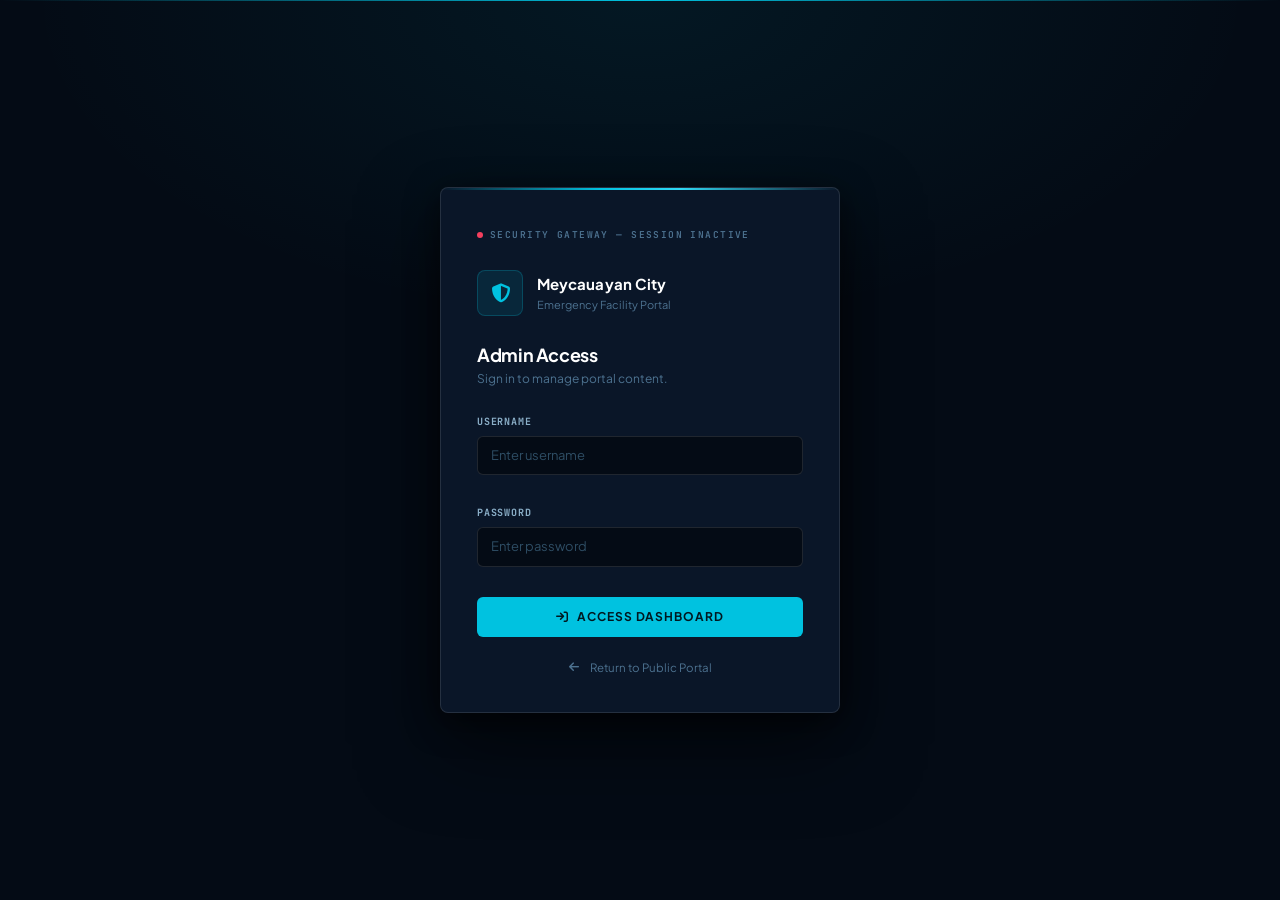
==== commit f9bddf89: "Update5" ====
--- a/admin.html
+++ b/admin.html
@@ -13,7 +13,7 @@
   <link rel="stylesheet" href="https://cdnjs.cloudflare.com/ajax/libs/font-awesome/6.5.0/css/all.min.css">
 
   <!-- Admin CSS -->
-  <link rel="stylesheet" href="assets/css/admin.css">
+  <link rel="stylesheet" href="assets/css/admin.css?v=3.0">
 </head>
 <body>
 
@@ -22,6 +22,7 @@
        ============================================================ -->
   <div id="login-screen">
     <div class="login-card">
+      <div class="login-system-tag">Security Gateway — Session Inactive</div>
       <div class="login-logo">
         <div class="login-shield"><i class="fas fa-shield-halved"></i></div>
         <div class="login-title-wrap">
@@ -82,16 +83,31 @@
         MEYCAUAYAN <span>ADMIN</span>
       </div>
 
+      <div class="admin-session-status">
+        <div class="session-indicator">
+          <span class="dot"></span>
+          <span>SECURE SESSION ACTIVE</span>
+        </div>
+        <div class="session-divider"></div>
+        <div class="session-indicator">
+          <span id="admin-username-display" style="color: var(--cyan-400); font-weight:700;">Administrator</span>
+        </div>
+        <div class="session-divider"></div>
+        <div class="session-indicator">
+          
+        </div>
+      </div>
+
       <div class="admin-header-right">
         <div class="admin-user">
           <i class="fas fa-user-shield"></i>
-          <span id="admin-username-display">Administrator</span>
-        </div>
-        <a href="index.html" class="btn-view-portal" target="_blank">
-          <i class="fas fa-eye"></i> VIEW PORTAL
-        </a>
+          <span>Operator</span>
+        </div>
+        <button class="btn-view-portal" id="btn-portal" onclick="navigateToPortal()">
+          <i class="fas fa-arrow-up-right-from-square"></i> Portal
+        </button>
         <button class="btn-logout" onclick="handleLogout()" id="btn-logout-header">
-          <i class="fas fa-arrow-right-from-bracket"></i> LOGOUT
+          <i class="fas fa-arrow-right-from-bracket"></i> Logout
         </button>
       </div>
     </header>
@@ -148,24 +164,56 @@
       <div id="section-dashboard" class="admin-section active">
         <div class="page-header">
           <div>
-            <div class="page-title"><i class="fas fa-chart-simple"></i> Dashboard</div>
-            <div class="page-subtitle">System overview and statistics</div>
-          </div>
-        </div>
-
-        <!-- Stat Cards — MaterialPro Layout -->
+            <div class="page-title"><i class="fas fa-chart-simple"></i> Command Dashboard</div>
+            <div class="page-subtitle">Meycauayan City Emergency Facility Overview</div>
+          </div>
+        </div>
+
+        <!-- System Status Panel -->
+        <div class="system-status-panel">
+          <div class="system-status-header">
+            <div class="system-status-header-title">
+              <i class="fas fa-satellite-dish"></i> System Diagnostics
+            </div>
+            <span class="system-status-badge">All Systems Operational</span>
+          </div>
+          <div class="system-status-rows">
+            <div class="system-status-row">
+              <span class="status-dot ok"></span>
+              <span class="status-row-label">DATABASE</span>
+              <span class="status-row-value">CONNECTED</span>
+            </div>
+            <div class="system-status-row">
+              <span class="status-dot ok"></span>
+              <span class="status-row-label">MAP TILES</span>
+              <span class="status-row-value">ONLINE</span>
+            </div>
+            <div class="system-status-row">
+              <span class="status-dot ok"></span>
+              <span class="status-row-label">SESSION</span>
+              <span class="status-row-value">SECURE</span>
+            </div>
+            <div class="system-status-row">
+              <span class="status-dot ok"></span>
+              <span class="status-row-label">LAST SYNC</span>
+              <span class="status-row-value" id="dash-last-updated">—</span>
+            </div>
+          </div>
+        </div>
+
+        <!-- Stat Cards -->
         <div class="stat-cards-grid" id="dashboard-stats">
           <div class="stat-card barangay">
             <div class="stat-card-left">
               <div class="stat-card-value" id="dash-barangay-count">26</div>
-              <div class="stat-card-label">Total Barangays</div>
+              <div class="stat-card-label">Barangays</div>
             </div>
             <div class="stat-card-icon"><i class="fas fa-map"></i></div>
             <div class="stat-card-bar"></div>
           </div>
           <div class="stat-card police">
             <div class="stat-card-left">
-              <div class="stat-card-value" id="dash-police-count">5</div>
+              <div class="stat-card-value" id="dash-police-count">—</div>
               <div class="stat-card-label">Police Stations</div>
             </div>
             <div class="stat-card-icon"><i class="fas fa-shield-halved"></i></div>
@@ -173,7 +221,7 @@
           </div>
           <div class="stat-card fire">
             <div class="stat-card-left">
-              <div class="stat-card-value" id="dash-fire-count">2</div>
+              <div class="stat-card-value" id="dash-fire-count">—</div>
               <div class="stat-card-label">Fire Stations</div>
             </div>
             <div class="stat-card-icon"><i class="fas fa-fire"></i></div>
@@ -181,7 +229,7 @@
           </div>
           <div class="stat-card hospital">
             <div class="stat-card-left">
-              <div class="stat-card-value" id="dash-hosp-count">3</div>
+              <div class="stat-card-value" id="dash-hosp-count">—</div>
               <div class="stat-card-label">Hospitals</div>
             </div>
             <div class="stat-card-icon"><i class="fas fa-hospital"></i></div>
@@ -189,7 +237,7 @@
           </div>
           <div class="stat-card health">
             <div class="stat-card-left">
-              <div class="stat-card-value" id="dash-health-count">25</div>
+              <div class="stat-card-value" id="dash-health-count">—</div>
               <div class="stat-card-label">Health Centers</div>
             </div>
             <div class="stat-card-icon"><i class="fas fa-kit-medical"></i></div>
@@ -208,20 +256,20 @@
               <span class="info-box-row-val">Meycauayan City, Bulacan</span>
             </div>
             <div class="info-box-row">
-              <span class="info-box-row-label">Total Barangays</span>
-              <span class="info-box-row-val">21</span>
-            </div>
-            <div class="info-box-row">
-              <span class="info-box-row-label">Map Technology</span>
-              <span class="info-box-row-val">Leaflet.js + OpenStreetMap</span>
-            </div>
-            <div class="info-box-row">
-              <span class="info-box-row-label">Data Storage</span>
-              <span class="info-box-row-val">localStorage (Browser)</span>
-            </div>
-            <div class="info-box-row">
-              <span class="info-box-row-label">Last Updated</span>
-              <span class="info-box-row-val" id="dash-last-updated">—</span>
+              <span class="info-box-row-label">Barangays</span>
+              <span class="info-box-row-val">26 Districts</span>
+            </div>
+            <div class="info-box-row">
+              <span class="info-box-row-label">Map Engine</span>
+              <span class="info-box-row-val">Leaflet.js + OSM</span>
+            </div>
+            <div class="info-box-row">
+              <span class="info-box-row-label">Backend</span>
+              <span class="info-box-row-val">PHP + MySQL</span>
+            </div>
+            <div class="info-box-row">
+              <span class="info-box-row-label">Build</span>
+              <span class="info-box-row-val">NEXUS Grid v3.0</span>
             </div>
           </div>
 
@@ -581,6 +629,12 @@
   <!-- TOAST CONTAINER -->
   <div id="toast-container"></div>
 
+  <!-- PAGE TRANSITION OVERLAY -->
+  <div id="page-transition-overlay" aria-hidden="true">
+    <div class="pto-bar"></div>
+    <div class="pto-label"><i class="fas fa-arrow-up-right-from-square"></i> Opening Portal</div>
+  </div>
+
   <!-- Bootstrap JS -->
   <script src="https://cdn.jsdelivr.net/npm/bootstrap@5.3.3/dist/js/bootstrap.bundle.min.js"></script>
 
@@ -589,6 +643,21 @@
   <script src="data/facilities.js"></script>
 
   <!-- Admin Script -->
-  <script src="assets/js/admin.js"></script>
+  <script src="assets/js/admin.js?v=2.0"></script>
+
+  <script>
+    /* ── Portal transition ─────────────────────────────────── */
+    function navigateToPortal() {
+      const overlay = document.getElementById('page-transition-overlay');
+      if (!overlay) { window.location.href = 'index.html'; return; }
+
+      overlay.classList.add('is-active');
+
+      // Navigate after the wipe-in animation completes (600ms)
+      setTimeout(() => {
+        window.location.href = 'index.html';
+      }, 620);
+    }
+  </script>
 </body>
 </html>
--- a/assets/css/admin.css
+++ b/assets/css/admin.css
@@ -1,258 +1,356 @@
-/* admin.css — Meycauayan City GIS Portal — Admin Dashboard
-   Design Inspired by MaterialPro Dark Dashboard
-   ============================================================ */
+/* ═══════════════════════════════════════════════════════════════════
+   admin.css — NEXUS Grid: Operation Command Center
+   Meycauayan City Emergency GIS Portal — Admin Dashboard v3.0
+   ═══════════════════════════════════════════════════════════════════ */
 
 @import url('https://fonts.googleapis.com/css2?family=Plus+Jakarta+Sans:ital,wght@0,300;0,400;0,500;0,600;0,700;1,400&display=swap');
-
-/* ============================================================
-   DESIGN TOKENS — MaterialPro Dark Palette
-   ============================================================ */
+@import url('https://fonts.googleapis.com/css2?family=JetBrains+Mono:wght@400;500;600;700&display=swap');
+
+
+/* ═══════════════════════════════════════════════════════════════════
+   DESIGN TOKENS — Space Navy × Electric Cyan Command System
+   ═══════════════════════════════════════════════════════════════════ */
 :root {
-  /* Surfaces */
-  --bg-body:       #1c2333;
-  --bg-card:       #222b3c;
-  --bg-card-alt:   #263044;
-  --bg-input:      #1a2030;
-  --bg-hover:      #2a3550;
-  --bg-sidebar:    #1e2736;
-  --bg-header:     #1e2736;
-
-  /* Borders */
-  --border:        rgba(255, 255, 255, 0.07);
-  --border-strong: rgba(255, 255, 255, 0.13);
-
-  /* Brand / Accent Colors */
-  --clr-primary:   #1e88e5;
-  --clr-primary-lt:#42a5f5;
-  --clr-primary-bg:rgba(30, 136, 229, 0.12);
-
-  --clr-success:   #00c292;
-  --clr-success-bg:rgba(0, 194, 146, 0.12);
-
-  --clr-warning:   #ffb22b;
-  --clr-warning-bg:rgba(255, 178, 43, 0.12);
-
-  --clr-danger:    #fc4b6c;
-  --clr-danger-bg: rgba(252, 75, 108, 0.12);
-
-  --clr-purple:    #7460ee;
-  --clr-purple-bg: rgba(116, 96, 238, 0.12);
-
-  --clr-teal:      #26c6da;
-  --clr-teal-bg:   rgba(38, 198, 218, 0.12);
-
-  /* Legacy aliases for existing components */
-  --clr-void:         var(--bg-body);
+  /* ── Surface Ramp ──────────────────────────────────────── */
+  --bg-void:       #040b15;
+  --bg-body:       #060e1c;
+  --bg-card:       #0a1628;
+  --bg-card-alt:   #0d1d33;
+  --bg-elevated:   #112340;
+  --bg-input:      #040b15;
+  --bg-hover:      #152945;
+  --bg-sidebar:    #080f1e;
+  --bg-header:     #08111f;
+
+  /* ── Border Tokens ─────────────────────────────────────── */
+  --border:          rgba(255, 255, 255, 0.06);
+  --border-strong:   rgba(255, 255, 255, 0.11);
+  --border-cyan:     rgba(0, 194, 224, 0.22);
+  --border-glow:     rgba(0, 194, 224, 0.45);
+
+  /* ── Brand: Electric Cyan ──────────────────────────────── */
+  --cyan-500:   #00c2e0;
+  --cyan-400:   #2fd9f5;
+  --cyan-300:   #7ae8f8;
+  --cyan-bg:    rgba(0, 194, 224, 0.10);
+  --cyan-glow:  rgba(0, 194, 224, 0.25);
+
+  /* Legacy aliases for backward compat */
+  --clr-primary:     #0099b8;
+  --clr-primary-lt:  var(--cyan-500);
+  --clr-primary-bg:  var(--cyan-bg);
+
+  /* ── Semantic State Colors ─────────────────────────────── */
+  --clr-success:      #22d98a;
+  --clr-success-bg:   rgba(34, 217, 138, 0.10);
+  --clr-success-border: rgba(34, 217, 138, 0.25);
+
+  --clr-warning:      #f59e0b;
+  --clr-warning-bg:   rgba(245, 158, 11, 0.10);
+  --clr-warning-border: rgba(245, 158, 11, 0.25);
+
+  --clr-danger:       #f43f5e;
+  --clr-danger-bg:    rgba(244, 63, 94, 0.10);
+  --clr-danger-border: rgba(244, 63, 94, 0.25);
+
+  --clr-purple:       #a78bfa;
+  --clr-purple-bg:    rgba(167, 139, 250, 0.10);
+  --clr-purple-border: rgba(167, 139, 250, 0.25);
+
+  --clr-teal:         var(--cyan-500);
+  --clr-teal-bg:      var(--cyan-bg);
+
+  /* ── Legacy aliases ────────────────────────────────────── */
+  --clr-void:         var(--bg-void);
   --clr-surface-0:    var(--bg-sidebar);
   --clr-surface-1:    var(--bg-card);
   --clr-surface-2:    var(--bg-input);
   --clr-surface-3:    var(--bg-hover);
   --clr-border:       var(--border);
-  --clr-border-red:   rgba(252, 75, 108, 0.25);
+  --clr-border-red:   var(--border-cyan);
   --clr-red-500:      var(--clr-danger);
-  --clr-red-400:      #ff6b8a;
-  --clr-red-700:      #c62d4b;
-  --clr-red-glow:     rgba(252, 75, 108, 0.25);
-  --clr-red-glow-sm:  rgba(252, 75, 108, 0.12);
+  --clr-red-400:      #fb7185;
+  --clr-red-700:      #be123c;
+  --clr-red-glow:     var(--cyan-glow);
+  --clr-red-glow-sm:  var(--cyan-bg);
   --clr-amber:        var(--clr-warning);
-  --clr-amber-bright: #ffd06a;
-  --clr-status-police: var(--clr-primary);
+  --clr-amber-bright: #fcd34d;
+  --clr-status-police: var(--cyan-500);
   --clr-status-fire:   var(--clr-warning);
   --clr-status-hosp:   var(--clr-success);
   --clr-status-health: var(--clr-purple);
 
-  /* Text */
-  --clr-text-primary:   #e4eaf6;
-  --clr-text-secondary: #8a9ab8;
-  --clr-text-muted:     #5a6a88;
-  --clr-text-white:     #ffffff;
-
-  /* Typography */
-  --font-heading: 'Plus Jakarta Sans', sans-serif;
-  --font-body:    'Plus Jakarta Sans', sans-serif;
-
-  /* Layout */
-  --sidebar-width: 240px;
-  --header-height: 60px;
-
-  /* Motion */
-  --transition-fast:   150ms ease;
-  --transition-normal: 280ms ease;
-
-  /* Shadows */
-  --shadow-card:  0 4px 24px rgba(0, 0, 0, 0.35);
-  --shadow-panel: 0 2px 16px rgba(0, 0, 0, 0.28);
-}
-
-/* ============================================================
+  /* ── Text Ramp ─────────────────────────────────────────── */
+  --text-100:  #ffffff;
+  --text-200:  #ddeaf5;
+  --text-300:  #8bafc8;
+  --text-400:  #4d7290;
+  --text-500:  #2e4d64;
+
+  /* Legacy text aliases */
+  --clr-text-primary:   var(--text-200);
+  --clr-text-secondary: var(--text-300);
+  --clr-text-muted:     var(--text-400);
+  --clr-text-white:     var(--text-100);
+
+  /* ── Typography ─────────────────────────────────────────── */
+  --font-ui:    'Plus Jakarta Sans', system-ui, sans-serif;
+  --font-heading: var(--font-ui);
+  --font-body:    var(--font-ui);
+  --font-mono:  'JetBrains Mono', 'Fira Code', monospace;
+
+  /* ── Layout ─────────────────────────────────────────────── */
+  --sidebar-width: 236px;
+  --header-height: 56px;
+
+  /* ── Motion ─────────────────────────────────────────────── */
+  --ease-out:       cubic-bezier(0.16, 1, 0.3, 1);
+  --ease-in-out:    cubic-bezier(0.45, 0, 0.55, 1);
+  --transition-fast:   150ms var(--ease-out);
+  --transition-normal: 240ms var(--ease-out);
+  --transition-slow:   350ms var(--ease-out);
+
+  /* ── Shadows ─────────────────────────────────────────────── */
+  --shadow-card:    0 1px 3px rgba(0,0,0,0.4), 0 4px 16px rgba(0,0,0,0.3);
+  --shadow-panel:   0 1px 0 rgba(255,255,255,0.04), 0 2px 12px rgba(0,0,0,0.35);
+  --shadow-modal:   0 8px 32px rgba(0,0,0,0.6), 0 32px 80px rgba(0,0,0,0.5);
+  --shadow-glow:    0 0 20px var(--cyan-glow), 0 0 60px rgba(0,194,224,0.08);
+
+  /* ── Z-index Scale ──────────────────────────────────────── */
+  --z-base:     100;
+  --z-dropdown: 400;
+  --z-panel:    600;
+  --z-modal-bg: 800;
+  --z-modal:    900;
+  --z-overlay:  1000;
+  --z-toast:    9999;
+}
+
+
+/* ═══════════════════════════════════════════════════════════════════
    RESET & BASE
-   ============================================================ */
+   ═══════════════════════════════════════════════════════════════════ */
 *, *::before, *::after { box-sizing: border-box; margin: 0; padding: 0; }
+
 html { scroll-behavior: smooth; }
 
 body {
-  font-family: var(--font-body);
+  font-family: var(--font-ui);
   background: var(--bg-body);
-  color: var(--clr-text-primary);
+  color: var(--text-200);
   min-height: 100vh;
   overflow-x: hidden;
   font-size: 14px;
   line-height: 1.5;
-}
-
-button, input, select, textarea {
-  font-family: var(--font-body);
-}
-
-::selection { background: var(--clr-primary); color: #fff; }
-
+  -webkit-font-smoothing: antialiased;
+  -moz-osx-font-smoothing: grayscale;
+}
+
+button, input, select, textarea { font-family: var(--font-ui); }
+
+::selection { background: var(--cyan-500); color: #000; }
+
+/* Minimal scrollbar */
 ::-webkit-scrollbar { width: 4px; height: 4px; }
-::-webkit-scrollbar-track { background: var(--bg-body); }
-::-webkit-scrollbar-thumb { background: rgba(255,255,255,0.15); border-radius: 2px; }
-::-webkit-scrollbar-thumb:hover { background: rgba(255,255,255,0.25); }
+::-webkit-scrollbar-track { background: transparent; }
+::-webkit-scrollbar-thumb { background: rgba(255,255,255,0.12); border-radius: 99px; }
+::-webkit-scrollbar-thumb:hover { background: rgba(255,255,255,0.22); }
 
 a { text-decoration: none; }
 
-/* ============================================================
-   LOGIN SCREEN
-   ============================================================ */
+@media (prefers-reduced-motion: reduce) {
+  *, *::before, *::after {
+    animation-duration: 0.01ms !important;
+    transition-duration: 0.01ms !important;
+  }
+}
+
+
+/* ═══════════════════════════════════════════════════════════════════
+   LOGIN SCREEN — SECURITY GATEWAY
+   ═══════════════════════════════════════════════════════════════════ */
 #login-screen {
   position: fixed;
   inset: 0;
-  background: linear-gradient(135deg, #111827 0%, #1c2333 50%, #111827 100%);
+  background:
+    radial-gradient(ellipse 80% 60% at 50% 0%, rgba(0,194,224,0.07) 0%, transparent 60%),
+    var(--bg-void);
   display: flex;
   align-items: center;
   justify-content: center;
-  z-index: 9000;
+  z-index: var(--z-overlay);
   padding: 20px;
 }
 
-/* Decorative background grid lines */
-#login-screen::before {
+/* Ambient scan line — single horizontal sweep, purposeful not decorative */
+#login-screen::after {
   content: '';
   position: absolute;
-  inset: 0;
-  background-image:
-    linear-gradient(rgba(30,136,229,0.04) 1px, transparent 1px),
-    linear-gradient(90deg, rgba(30,136,229,0.04) 1px, transparent 1px);
-  background-size: 40px 40px;
+  top: 0; left: 0; right: 0;
+  height: 1px;
+  background: linear-gradient(90deg, transparent 0%, var(--cyan-500) 50%, transparent 100%);
+  animation: scan-line 4s ease-in-out infinite;
   pointer-events: none;
+}
+
+@keyframes scan-line {
+  0%, 100% { transform: translateY(0); opacity: 0; }
+  20% { opacity: 0.6; }
+  80% { opacity: 0.6; }
+  50% { transform: translateY(100vh); }
 }
 
 .login-card {
   background: var(--bg-card);
   border: 1px solid var(--border-strong);
-  border-radius: 12px;
-  padding: 40px 36px;
+  border-radius: 8px;
+  padding: 40px 36px 36px;
   width: 100%;
   max-width: 400px;
-  box-shadow: 0 20px 60px rgba(0, 0, 0, 0.5), 0 0 0 1px rgba(255,255,255,0.04);
+  box-shadow: var(--shadow-modal);
   position: relative;
   z-index: 1;
-}
-
-/* Top accent bar on login card */
+  animation: card-rise 0.5s var(--ease-out) both;
+}
+
+@keyframes card-rise {
+  from { opacity: 0; transform: translateY(16px); }
+  to   { opacity: 1; transform: translateY(0); }
+}
+
+/* Cyan top accent — thin, intentional */
 .login-card::before {
   content: '';
   position: absolute;
-  top: 0; left: 24px; right: 24px;
-  height: 3px;
-  background: linear-gradient(90deg, var(--clr-primary), var(--clr-teal));
-  border-radius: 0 0 3px 3px;
+  top: 0; left: 0; right: 0;
+  height: 2px;
+  background: linear-gradient(90deg, transparent, var(--cyan-500) 40%, var(--cyan-400) 60%, transparent);
+  border-radius: 8px 8px 0 0;
+}
+
+/* System status tag above logo */
+.login-system-tag {
+  display: flex;
+  align-items: center;
+  gap: 7px;
+  font-family: var(--font-mono);
+  font-size: 9.5px;
+  font-weight: 600;
+  letter-spacing: 0.15em;
+  color: var(--text-400);
+  text-transform: uppercase;
+  margin-bottom: 28px;
+}
+
+.login-system-tag::before {
+  content: '';
+  display: inline-block;
+  width: 6px;
+  height: 6px;
+  border-radius: 50%;
+  background: var(--clr-danger);
+  flex-shrink: 0;
+  animation: status-blink 2s ease-in-out infinite;
+}
+
+@keyframes status-blink {
+  0%, 100% { opacity: 1; }
+  50% { opacity: 0.3; }
 }
 
 .login-logo {
   display: flex;
   align-items: center;
   gap: 14px;
-  margin-bottom: 32px;
+  margin-bottom: 28px;
 }
 
 .login-shield {
-  width: 48px;
-  height: 48px;
-  background: var(--clr-primary-bg);
-  border: 1.5px solid rgba(30,136,229,0.4);
-  border-radius: 10px;
+  width: 46px;
+  height: 46px;
+  background: var(--cyan-bg);
+  border: 1px solid var(--border-cyan);
+  border-radius: 8px;
   display: flex;
   align-items: center;
   justify-content: center;
-  font-size: 20px;
-  color: var(--clr-primary-lt);
+  font-size: 19px;
+  color: var(--cyan-500);
   flex-shrink: 0;
 }
 
 .login-title-wrap .login-city {
   font-size: 15px;
   font-weight: 700;
-  color: var(--clr-text-white);
-  letter-spacing: 0.01em;
+  color: var(--text-100);
+  letter-spacing: 0.005em;
 }
 
 .login-title-wrap .login-sub {
   font-size: 11px;
-  color: var(--clr-text-muted);
+  color: var(--text-400);
   margin-top: 2px;
 }
 
 .login-heading {
-  font-size: 20px;
+  font-size: 18px;
   font-weight: 700;
-  color: var(--clr-text-white);
-  margin-bottom: 6px;
-}
-
-.login-sub {
+  color: var(--text-100);
+  margin-bottom: 4px;
+  letter-spacing: -0.02em;
+}
+
+p.login-sub {
   font-size: 12px;
-  color: var(--clr-text-muted);
-  margin-bottom: 28px;
-}
-
-.form-group-admin {
-  margin-bottom: 18px;
-}
+  color: var(--text-400);
+  margin-bottom: 26px;
+}
+
+.form-group-admin { margin-bottom: 16px; }
 
 .form-label-admin {
   display: block;
-  font-size: 11px;
+  font-size: 10.5px;
   font-weight: 600;
-  color: var(--clr-text-secondary);
+  color: var(--text-300);
   margin-bottom: 7px;
-  letter-spacing: 0.01em;
+  letter-spacing: 0.06em;
+  text-transform: uppercase;
 }
 
 .form-control-admin {
   width: 100%;
   background: var(--bg-input);
   border: 1px solid var(--border-strong);
-  border-radius: 7px;
-  padding: 10px 14px;
+  border-radius: 6px;
+  padding: 10px 13px;
   font-size: 13px;
-  color: var(--clr-text-primary);
+  color: var(--text-200);
   outline: none;
   transition: border-color var(--transition-fast), box-shadow var(--transition-fast);
 }
 
 .form-control-admin:focus {
-  border-color: var(--clr-primary);
-  box-shadow: 0 0 0 3px rgba(30,136,229,0.15);
-}
-
-.form-control-admin::placeholder { color: var(--clr-text-muted); }
+  border-color: var(--cyan-500);
+  box-shadow: 0 0 0 3px rgba(0,194,224,0.12);
+}
+
+.form-control-admin::placeholder { color: var(--text-500); }
 
 .btn-login {
   width: 100%;
-  padding: 12px;
-  background: var(--clr-primary);
+  padding: 11px;
+  background: var(--cyan-500);
   border: none;
-  border-radius: 7px;
-  color: #fff;
-  font-size: 13px;
-  font-weight: 600;
-  letter-spacing: 0.02em;
+  border-radius: 6px;
+  color: #001820;
+  font-size: 12px;
+  font-weight: 700;
+  letter-spacing: 0.08em;
+  text-transform: uppercase;
   cursor: pointer;
   transition: all var(--transition-fast);
-  margin-top: 8px;
+  margin-top: 10px;
   display: flex;
   align-items: center;
   justify-content: center;
@@ -260,8 +358,8 @@
 }
 
 .btn-login:hover {
-  background: var(--clr-primary-lt);
-  box-shadow: 0 4px 20px rgba(30, 136, 229, 0.35);
+  background: var(--cyan-400);
+  box-shadow: 0 4px 20px rgba(0,194,224,0.35);
   transform: translateY(-1px);
 }
 
@@ -270,37 +368,41 @@
 .login-error {
   color: var(--clr-danger);
   font-size: 11px;
-  margin-top: 8px;
+  margin-top: 10px;
   display: none;
   text-align: center;
   background: var(--clr-danger-bg);
   padding: 8px 12px;
   border-radius: 6px;
-  border: 1px solid rgba(252,75,108,0.2);
+  border: 1px solid var(--clr-danger-border);
 }
 
 .login-back {
-  display: block;
-  text-align: center;
-  margin-top: 20px;
-  font-size: 12px;
-  color: var(--clr-text-muted);
+  display: flex;
+  align-items: center;
+  justify-content: center;
+  gap: 6px;
+  margin-top: 22px;
+  font-size: 11.5px;
+  color: var(--text-400);
   transition: color var(--transition-fast);
 }
 
-.login-back:hover { color: var(--clr-primary-lt); }
-
-/* ============================================================
+.login-back:hover { color: var(--cyan-400); }
+
+
+/* ═══════════════════════════════════════════════════════════════════
    ADMIN APP LAYOUT
-   ============================================================ */
+   ═══════════════════════════════════════════════════════════════════ */
 #admin-app {
   display: none;
   min-height: 100vh;
 }
 
-/* ============================================================
-   TOPBAR HEADER
-   ============================================================ */
+
+/* ═══════════════════════════════════════════════════════════════════
+   TOP HEADER — Command Bar
+   ═══════════════════════════════════════════════════════════════════ */
 #admin-header {
   position: fixed;
   top: 0; left: 0; right: 0;
@@ -309,107 +411,160 @@
   border-bottom: 1px solid var(--border);
   display: flex;
   align-items: center;
-  padding: 0 24px 0 0;
-  z-index: 1000;
-  box-shadow: var(--shadow-panel);
+  padding: 0 20px 0 0;
+  z-index: var(--z-overlay);
   gap: 0;
+}
+
+/* Single 1px top accent line — signature */
+#admin-header::before {
+  content: '';
+  position: absolute;
+  top: 0; left: 0; right: 0;
+  height: 1px;
+  background: linear-gradient(90deg, var(--cyan-500) 0%, transparent 60%);
 }
 
 .admin-brand {
   width: var(--sidebar-width);
   flex-shrink: 0;
-  font-size: 14px;
+  font-size: 12.5px;
   font-weight: 700;
-  color: var(--clr-text-white);
-  display: flex;
-  align-items: center;
-  gap: 12px;
-  padding: 0 20px;
+  color: var(--text-100);
+  display: flex;
+  align-items: center;
+  gap: 11px;
+  padding: 0 18px;
   border-right: 1px solid var(--border);
   height: 100%;
+  letter-spacing: 0.04em;
 }
 
 .admin-brand-icon {
-  width: 34px;
-  height: 34px;
-  background: var(--clr-primary-bg);
-  border: 1px solid rgba(30,136,229,0.35);
-  border-radius: 8px;
+  width: 32px;
+  height: 32px;
+  background: var(--cyan-bg);
+  border: 1px solid var(--border-cyan);
+  border-radius: 6px;
   display: flex;
   align-items: center;
   justify-content: center;
-  font-size: 15px;
-  color: var(--clr-primary-lt);
+  font-size: 14px;
+  color: var(--cyan-500);
   flex-shrink: 0;
 }
 
-.admin-brand span { color: var(--clr-primary-lt); }
+.admin-brand span { color: var(--cyan-500); }
+
+/* Live session readout in header — the signature element */
+.admin-session-status {
+  display: flex;
+  align-items: center;
+  gap: 20px;
+  padding: 0 22px;
+  flex: 1;
+}
+
+.session-indicator {
+  display: flex;
+  align-items: center;
+  gap: 7px;
+  font-family: var(--font-mono);
+  font-size: 10px;
+  color: var(--text-400);
+  letter-spacing: 0.06em;
+}
+
+.session-indicator .dot {
+  width: 5px;
+  height: 5px;
+  border-radius: 50%;
+  background: var(--clr-success);
+  flex-shrink: 0;
+  animation: pulse-dot 2.5s ease-in-out infinite;
+}
+
+@keyframes pulse-dot {
+  0%, 100% { box-shadow: 0 0 0 0 rgba(34,217,138,0.6); }
+  50% { box-shadow: 0 0 0 4px rgba(34,217,138,0); }
+}
+
+.session-divider {
+  width: 1px;
+  height: 20px;
+  background: var(--border-strong);
+}
 
 .admin-header-right {
   margin-left: auto;
   display: flex;
   align-items: center;
-  gap: 10px;
+  gap: 8px;
 }
 
 .admin-user {
-  font-size: 12px;
-  color: var(--clr-text-secondary);
-  display: flex;
-  align-items: center;
-  gap: 8px;
-  padding: 6px 14px;
-  border-radius: 99px;
+  font-size: 11.5px;
+  color: var(--text-300);
+  display: flex;
+  align-items: center;
+  gap: 7px;
+  padding: 6px 12px;
+  border-radius: 6px;
   background: rgba(255,255,255,0.04);
   border: 1px solid var(--border);
-}
-
-.admin-user i { color: var(--clr-primary-lt); }
+  font-weight: 500;
+}
+
+.admin-user i { color: var(--cyan-500); font-size: 11px; }
 
 .btn-logout {
-  font-size: 12px;
-  font-weight: 500;
-  color: var(--clr-text-secondary);
+  font-size: 11px;
+  font-weight: 600;
+  color: var(--text-400);
   background: none;
   border: 1px solid var(--border-strong);
-  border-radius: 7px;
-  padding: 7px 14px;
+  border-radius: 6px;
+  padding: 6px 13px;
   cursor: pointer;
   transition: all var(--transition-fast);
   display: flex;
   align-items: center;
-  gap: 7px;
+  gap: 6px;
+  letter-spacing: 0.04em;
 }
 
 .btn-logout:hover {
   color: var(--clr-danger);
-  border-color: rgba(252,75,108,0.35);
+  border-color: var(--clr-danger-border);
   background: var(--clr-danger-bg);
 }
 
 .btn-view-portal {
-  font-size: 12px;
-  font-weight: 500;
-  color: var(--clr-primary-lt);
-  background: var(--clr-primary-bg);
-  border: 1px solid rgba(30,136,229,0.3);
-  border-radius: 7px;
-  padding: 7px 14px;
+  font-size: 11px;
+  font-weight: 600;
+  color: var(--cyan-500);
+  background: var(--cyan-bg);
+  border: 1px solid var(--border-cyan);
+  border-radius: 6px;
+  padding: 6px 13px;
   cursor: pointer;
   transition: all var(--transition-fast);
   display: flex;
   align-items: center;
-  gap: 7px;
+  gap: 6px;
+  letter-spacing: 0.04em;
 }
 
 .btn-view-portal:hover {
-  background: rgba(30,136,229,0.2);
-  color: #fff;
-}
-
-/* ============================================================
+  background: rgba(0,194,224,0.18);
+  border-color: var(--border-glow);
+  color: var(--text-100);
+}
+
+
+/* ═══════════════════════════════════════════════════════════════════
    SIDEBAR NAVIGATION
-   ============================================================ */
+   ═══════════════════════════════════════════════════════════════════ */
 #admin-sidebar {
   position: fixed;
   top: var(--header-height);
@@ -419,176 +574,231 @@
   background: var(--bg-sidebar);
   border-right: 1px solid var(--border);
   overflow-y: auto;
-  z-index: 900;
-  padding: 20px 0 20px;
+  z-index: var(--z-panel);
+  padding: 16px 0 24px;
+  display: flex;
+  flex-direction: column;
 }
 
 .sidebar-section-header {
-  font-size: 10px;
-  font-weight: 600;
-  letter-spacing: 0.08em;
-  color: var(--clr-text-muted);
-  padding: 14px 20px 6px;
+  font-size: 9.5px;
+  font-weight: 700;
+  letter-spacing: 0.14em;
+  color: var(--text-500);
+  padding: 12px 18px 6px;
   text-transform: uppercase;
+  font-family: var(--font-mono);
 }
 
 .sidebar-nav-item {
   display: flex;
   align-items: center;
-  gap: 12px;
-  padding: 10px 20px;
+  gap: 10px;
+  padding: 9px 18px;
   font-size: 13px;
   font-weight: 500;
-  color: var(--clr-text-secondary);
+  color: var(--text-400);
   cursor: pointer;
   transition: all var(--transition-fast);
-  border-left: 3px solid transparent;
   width: 100%;
   background: none;
-  border-top: none;
-  border-right: none;
-  border-bottom: none;
+  border: none;
   text-align: left;
-  border-radius: 0 7px 7px 0;
-  margin-right: 12px;
+  border-radius: 0;
+  position: relative;
+}
+
+/* Active: full left accent block approach */
+.sidebar-nav-item::before {
+  content: '';
+  position: absolute;
+  left: 0; top: 4px; bottom: 4px;
+  width: 2px;
+  background: var(--cyan-500);
+  border-radius: 0 2px 2px 0;
+  opacity: 0;
+  transform: scaleY(0.4);
+  transition: all var(--transition-fast);
 }
 
 .sidebar-nav-item:hover {
-  background: rgba(255,255,255,0.05);
-  color: var(--clr-text-primary);
-  border-left-color: rgba(255,255,255,0.1);
+  background: rgba(255,255,255,0.045);
+  color: var(--text-200);
 }
 
 .sidebar-nav-item.active {
-  background: var(--clr-primary-bg);
-  color: var(--clr-primary-lt);
-  border-left-color: var(--clr-primary);
+  background: rgba(0,194,224,0.08);
+  color: var(--cyan-400);
   font-weight: 600;
 }
 
+.sidebar-nav-item.active::before {
+  opacity: 1;
+  transform: scaleY(1);
+}
+
 .sidebar-nav-item i {
-  font-size: 14px;
-  width: 18px;
+  font-size: 13px;
+  width: 16px;
   text-align: center;
-  opacity: 0.75;
-}
+  flex-shrink: 0;
+  opacity: 0.7;
+  transition: opacity var(--transition-fast);
+}
+
+.sidebar-nav-item:hover i { opacity: 0.9; }
 
 .sidebar-nav-item.active i {
-  color: var(--clr-primary-lt);
+  color: var(--cyan-500);
   opacity: 1;
+}
+
+.sidebar-nav-item[style*="red"] {
+  color: var(--clr-danger) !important;
+}
+
+.sidebar-nav-item[style*="red"]:hover {
+  background: var(--clr-danger-bg);
+  color: var(--clr-danger) !important;
 }
 
 .sidebar-divider {
   height: 1px;
   background: var(--border);
-  margin: 12px 20px;
-}
-
-/* ============================================================
+  margin: 10px 0;
+}
+
+/* Push logout to bottom */
+#admin-sidebar nav:last-of-type,
+#nav-logout { margin-top: auto; }
+
+
+/* ═══════════════════════════════════════════════════════════════════
    MAIN CONTENT AREA
-   ============================================================ */
+   ═══════════════════════════════════════════════════════════════════ */
 #admin-content {
   margin-left: var(--sidebar-width);
   margin-top: var(--header-height);
-  padding: 28px 28px;
+  padding: 24px 26px;
   min-height: calc(100vh - var(--header-height));
   background: var(--bg-body);
 }
 
-/* ============================================================
+.admin-section { display: none; animation: section-reveal 0.22s var(--ease-out) both; }
+.admin-section.active { display: block; }
+
+@keyframes section-reveal {
+  from { opacity: 0; transform: translateY(8px); }
+  to   { opacity: 1; transform: translateY(0); }
+}
+
+
+/* ═══════════════════════════════════════════════════════════════════
    PAGE HEADER
-   ============================================================ */
+   ═══════════════════════════════════════════════════════════════════ */
 .page-header {
   display: flex;
   align-items: flex-start;
   justify-content: space-between;
-  margin-bottom: 28px;
+  margin-bottom: 22px;
   gap: 16px;
 }
 
 .page-title {
-  font-size: 20px;
+  font-size: 18px;
   font-weight: 700;
-  color: var(--clr-text-white);
+  color: var(--text-100);
   display: flex;
   align-items: center;
   gap: 10px;
   line-height: 1.2;
+  letter-spacing: -0.02em;
 }
 
 .page-title i {
-  font-size: 18px;
-  color: var(--clr-primary-lt);
-  opacity: 0.9;
+  font-size: 16px;
+  color: var(--cyan-500);
 }
 
 .page-subtitle {
-  font-size: 12px;
-  color: var(--clr-text-muted);
+  font-size: 11.5px;
+  color: var(--text-400);
   margin-top: 4px;
-}
-
-/* ============================================================
-   STAT CARDS — MaterialPro Style
-   (Large number on left, colored circular icon on right)
-   ============================================================ */
+  font-weight: 400;
+}
+
+
+/* ═══════════════════════════════════════════════════════════════════
+   STAT CARDS — Command Readouts
+   ═══════════════════════════════════════════════════════════════════ */
 .stat-cards-grid {
   display: grid;
-  grid-template-columns: repeat(auto-fit, minmax(200px, 1fr));
-  gap: 20px;
-  margin-bottom: 28px;
+  grid-template-columns: repeat(auto-fit, minmax(185px, 1fr));
+  gap: 14px;
+  margin-bottom: 22px;
 }
 
 .stat-card {
   background: var(--bg-card);
   border: 1px solid var(--border);
-  border-radius: 10px;
-  padding: 22px 22px 18px;
+  border-radius: 8px;
+  padding: 20px 18px 16px;
   position: relative;
   overflow: hidden;
   display: flex;
   align-items: center;
   justify-content: space-between;
   gap: 12px;
-  transition: border-color var(--transition-fast), box-shadow var(--transition-fast), transform var(--transition-fast);
+  transition: border-color var(--transition-fast), transform var(--transition-fast), box-shadow var(--transition-fast);
   box-shadow: var(--shadow-card);
+}
+
+.stat-card::after {
+  content: '';
+  position: absolute;
+  inset: 0;
+  background: radial-gradient(ellipse 80% 60% at 100% 100%, var(--_card-clr, transparent) 0%, transparent 70%);
+  opacity: 0.06;
+  pointer-events: none;
+  transition: opacity var(--transition-fast);
 }
 
 .stat-card:hover {
   border-color: var(--border-strong);
   transform: translateY(-2px);
-  box-shadow: 0 8px 32px rgba(0,0,0,0.4);
-}
-
-/* Left column: number + label */
-.stat-card-left {
-  flex: 1;
-}
+  box-shadow: 0 8px 28px rgba(0,0,0,0.45);
+}
+
+.stat-card:hover::after { opacity: 0.12; }
+
+.stat-card-left { flex: 1; min-width: 0; }
 
 .stat-card-value {
-  font-size: 38px;
+  font-family: var(--font-mono);
+  font-size: 36px;
   font-weight: 700;
   line-height: 1;
-  margin-bottom: 6px;
-  letter-spacing: -0.01em;
+  margin-bottom: 7px;
+  letter-spacing: -0.02em;
+  font-variant-numeric: tabular-nums;
 }
 
 .stat-card-label {
-  font-size: 11px;
-  font-weight: 500;
-  color: var(--clr-text-muted);
-  letter-spacing: 0.01em;
-}
-
-/* Right column: circular icon badge */
+  font-size: 10.5px;
+  font-weight: 600;
+  color: var(--text-400);
+  letter-spacing: 0.06em;
+  text-transform: uppercase;
+}
+
 .stat-card-icon {
-  width: 56px;
-  height: 56px;
-  border-radius: 50%;
+  width: 48px;
+  height: 48px;
+  border-radius: 8px;
   display: flex;
   align-items: center;
   justify-content: center;
-  font-size: 22px;
+  font-size: 18px;
   flex-shrink: 0;
 }
 
@@ -596,48 +806,48 @@
 .stat-card-bar {
   position: absolute;
   bottom: 0; left: 0; right: 0;
-  height: 3px;
-  border-radius: 0 0 10px 10px;
-}
-
-/* Barangay — teal */
-.stat-card.barangay .stat-card-value { color: var(--clr-teal); }
-.stat-card.barangay .stat-card-icon  { background: var(--clr-teal-bg); color: var(--clr-teal); border: 1px solid rgba(38,198,218,0.25); }
-.stat-card.barangay .stat-card-bar   { background: var(--clr-teal); }
+  height: 2px;
+  border-radius: 0 0 8px 8px;
+}
+
+/* Barangay — teal/cyan */
+.stat-card.barangay { --_card-clr: #00c2e0; }
+.stat-card.barangay .stat-card-value { color: var(--cyan-500); }
+.stat-card.barangay .stat-card-icon  { background: var(--cyan-bg); color: var(--cyan-500); border: 1px solid var(--border-cyan); }
+.stat-card.barangay .stat-card-bar   { background: var(--cyan-500); }
 
 /* Police — blue */
-.stat-card.police .stat-card-value { color: var(--clr-primary-lt); }
-.stat-card.police .stat-card-icon  { background: var(--clr-primary-bg); color: var(--clr-primary-lt); border: 1px solid rgba(30,136,229,0.25); }
-.stat-card.police .stat-card-bar   { background: var(--clr-primary); }
+.stat-card.police { --_card-clr: #00c2e0; }
+.stat-card.police .stat-card-value { color: var(--cyan-400); }
+.stat-card.police .stat-card-icon  { background: var(--cyan-bg); color: var(--cyan-500); border: 1px solid var(--border-cyan); }
+.stat-card.police .stat-card-bar   { background: var(--cyan-500); }
 
 /* Fire — amber */
+.stat-card.fire { --_card-clr: #f59e0b; }
 .stat-card.fire .stat-card-value { color: var(--clr-warning); }
-.stat-card.fire .stat-card-icon  { background: var(--clr-warning-bg); color: var(--clr-warning); border: 1px solid rgba(255,178,43,0.25); }
+.stat-card.fire .stat-card-icon  { background: var(--clr-warning-bg); color: var(--clr-warning); border: 1px solid var(--clr-warning-border); }
 .stat-card.fire .stat-card-bar   { background: var(--clr-warning); }
 
 /* Hospital — green */
+.stat-card.hospital { --_card-clr: #22d98a; }
 .stat-card.hospital .stat-card-value { color: var(--clr-success); }
-.stat-card.hospital .stat-card-icon  { background: var(--clr-success-bg); color: var(--clr-success); border: 1px solid rgba(0,194,146,0.25); }
+.stat-card.hospital .stat-card-icon  { background: var(--clr-success-bg); color: var(--clr-success); border: 1px solid var(--clr-success-border); }
 .stat-card.hospital .stat-card-bar   { background: var(--clr-success); }
 
 /* Health — purple */
+.stat-card.health { --_card-clr: #a78bfa; }
 .stat-card.health .stat-card-value { color: var(--clr-purple); }
-.stat-card.health .stat-card-icon  { background: var(--clr-purple-bg); color: var(--clr-purple); border: 1px solid rgba(116,96,238,0.25); }
+.stat-card.health .stat-card-icon  { background: var(--clr-purple-bg); color: var(--clr-purple); border: 1px solid var(--clr-purple-border); }
 .stat-card.health .stat-card-bar   { background: var(--clr-purple); }
 
-/* ============================================================
-   SECTIONS
-   ============================================================ */
-.admin-section { display: none; }
-.admin-section.active { display: block; }
-
-/* ============================================================
+
+/* ═══════════════════════════════════════════════════════════════════
    TABLE PANELS
-   ============================================================ */
+   ═══════════════════════════════════════════════════════════════════ */
 .admin-table-wrap {
   background: var(--bg-card);
   border: 1px solid var(--border);
-  border-radius: 10px;
+  border-radius: 8px;
   overflow: hidden;
   box-shadow: var(--shadow-card);
 }
@@ -646,37 +856,37 @@
   display: flex;
   align-items: center;
   justify-content: space-between;
-  padding: 16px 20px;
+  padding: 14px 18px;
   border-bottom: 1px solid var(--border);
   gap: 12px;
   background: var(--bg-card-alt);
 }
 
 .admin-table-title {
-  font-size: 14px;
+  font-size: 13px;
   font-weight: 600;
-  color: var(--clr-text-white);
+  color: var(--text-100);
   letter-spacing: 0.01em;
 }
 
 .admin-search {
   background: var(--bg-input);
   border: 1px solid var(--border-strong);
-  border-radius: 7px;
-  padding: 7px 14px;
+  border-radius: 6px;
+  padding: 7px 12px;
   font-size: 12px;
-  color: var(--clr-text-primary);
+  color: var(--text-200);
   outline: none;
   width: 200px;
   transition: border-color var(--transition-fast), box-shadow var(--transition-fast);
 }
 
 .admin-search:focus {
-  border-color: var(--clr-primary);
-  box-shadow: 0 0 0 3px rgba(30,136,229,0.12);
-}
-
-.admin-search::placeholder { color: var(--clr-text-muted); }
+  border-color: var(--cyan-500);
+  box-shadow: 0 0 0 3px rgba(0,194,224,0.10);
+}
+
+.admin-search::placeholder { color: var(--text-500); }
 
 .table-admin {
   width: 100%;
@@ -686,20 +896,22 @@
 .table-admin thead { background: var(--bg-card-alt); }
 
 .table-admin th {
-  font-size: 11px;
-  font-weight: 600;
-  color: var(--clr-text-muted);
-  padding: 12px 18px;
+  font-size: 10px;
+  font-weight: 700;
+  color: var(--text-400);
+  padding: 11px 16px;
   text-align: left;
   border-bottom: 1px solid var(--border);
-  letter-spacing: 0.03em;
+  letter-spacing: 0.10em;
   white-space: nowrap;
+  text-transform: uppercase;
+  font-family: var(--font-mono);
 }
 
 .table-admin td {
-  padding: 13px 18px;
-  font-size: 13px;
-  color: var(--clr-text-secondary);
+  padding: 12px 16px;
+  font-size: 12.5px;
+  color: var(--text-300);
   border-bottom: 1px solid var(--border);
   vertical-align: middle;
 }
@@ -711,129 +923,165 @@
 }
 
 .table-admin tbody tr:hover td {
-  background: rgba(30,136,229,0.05);
-  color: var(--clr-text-primary);
-}
-
-/* Type Badge Pills */
+  background: rgba(0,194,224,0.04);
+  color: var(--text-200);
+}
+
+/* Primary column value — make it pop slightly */
+.table-admin td:first-child {
+  color: var(--text-200);
+  font-weight: 600;
+}
+
+
+/* ═══════════════════════════════════════════════════════════════════
+   TYPE BADGE PILLS
+   ═══════════════════════════════════════════════════════════════════ */
 .type-pill {
   font-size: 10px;
-  font-weight: 600;
-  padding: 3px 10px;
-  border-radius: 99px;
-  display: inline-block;
-  letter-spacing: 0.02em;
-}
-
-.type-pill.police      { color: var(--clr-primary-lt); background: var(--clr-primary-bg);   border: 1px solid rgba(30,136,229,0.25); }
-.type-pill.fire        { color: var(--clr-warning);    background: var(--clr-warning-bg);    border: 1px solid rgba(255,178,43,0.25); }
-.type-pill.hospital    { color: var(--clr-success);    background: var(--clr-success-bg);    border: 1px solid rgba(0,194,146,0.25); }
-.type-pill.healthCenter{ color: var(--clr-purple);     background: var(--clr-purple-bg);     border: 1px solid rgba(116,96,238,0.25); }
-
-/* Table Action Buttons */
+  font-weight: 700;
+  padding: 2px 9px;
+  border-radius: 4px;
+  display: inline-flex;
+  align-items: center;
+  letter-spacing: 0.07em;
+  text-transform: uppercase;
+  font-family: var(--font-mono);
+}
+
+.type-pill.police      { color: var(--cyan-400);    background: var(--cyan-bg);         border: 1px solid var(--border-cyan); }
+.type-pill.fire        { color: var(--clr-warning);  background: var(--clr-warning-bg);  border: 1px solid var(--clr-warning-border); }
+.type-pill.hospital    { color: var(--clr-success);  background: var(--clr-success-bg);  border: 1px solid var(--clr-success-border); }
+.type-pill.healthCenter{ color: var(--clr-purple);   background: var(--clr-purple-bg);   border: 1px solid var(--clr-purple-border); }
+
+
+/* ═══════════════════════════════════════════════════════════════════
+   TABLE ACTION BUTTONS
+   ═══════════════════════════════════════════════════════════════════ */
 .btn-tbl {
   background: none;
   border: 1px solid var(--border-strong);
-  border-radius: 6px;
-  padding: 5px 12px;
+  border-radius: 5px;
+  padding: 4px 10px;
   font-size: 11px;
-  color: var(--clr-text-muted);
+  color: var(--text-400);
   cursor: pointer;
   transition: all var(--transition-fast);
   display: inline-flex;
   align-items: center;
   gap: 5px;
+  font-family: var(--font-ui);
+  font-weight: 500;
 }
 
 .btn-tbl:hover {
-  background: rgba(255,255,255,0.07);
-  color: var(--clr-text-primary);
+  background: rgba(255,255,255,0.06);
+  color: var(--text-200);
   border-color: var(--border-strong);
 }
 
 .btn-tbl.danger:hover {
   background: var(--clr-danger-bg);
-  border-color: rgba(252,75,108,0.3);
+  border-color: var(--clr-danger-border);
   color: var(--clr-danger);
 }
 
-/* ============================================================
-   ACTION BUTTON (Add New)
-   ============================================================ */
+
+/* ═══════════════════════════════════════════════════════════════════
+   ADD BUTTON — Primary Action
+   ═══════════════════════════════════════════════════════════════════ */
 .btn-admin-add {
   display: inline-flex;
   align-items: center;
-  gap: 8px;
-  padding: 9px 18px;
-  background: var(--clr-primary);
+  gap: 7px;
+  padding: 8px 16px;
+  background: var(--cyan-500);
   border: none;
-  border-radius: 7px;
-  color: #fff;
-  font-size: 12px;
-  font-weight: 600;
-  letter-spacing: 0.02em;
+  border-radius: 6px;
+  color: #001820;
+  font-size: 11px;
+  font-weight: 700;
+  letter-spacing: 0.07em;
+  text-transform: uppercase;
   cursor: pointer;
   transition: all var(--transition-fast);
   white-space: nowrap;
 }
 
 .btn-admin-add:hover {
-  background: var(--clr-primary-lt);
-  box-shadow: 0 4px 16px rgba(30,136,229,0.35);
+  background: var(--cyan-400);
+  box-shadow: 0 4px 16px rgba(0,194,224,0.35);
   transform: translateY(-1px);
 }
 
-.btn-admin-add:active { transform: translateY(0); }
-
-/* ============================================================
-   FORM MODALS
-   ============================================================ */
+.btn-admin-add:active { transform: translateY(0); box-shadow: none; }
+
+
+/* ═══════════════════════════════════════════════════════════════════
+   FORM MODALS (Bootstrap override — deep theming)
+   ═══════════════════════════════════════════════════════════════════ */
 .modal-content {
   background: var(--bg-card) !important;
   border: 1px solid var(--border-strong) !important;
-  border-radius: 12px !important;
-  color: var(--clr-text-primary) !important;
-  box-shadow: 0 24px 64px rgba(0,0,0,0.6) !important;
+  border-radius: 10px !important;
+  color: var(--text-200) !important;
+  box-shadow: var(--shadow-modal) !important;
 }
 
 .modal-header {
   border-bottom: 1px solid var(--border) !important;
-  padding: 18px 24px !important;
+  padding: 16px 22px !important;
   background: var(--bg-card-alt) !important;
-  border-radius: 12px 12px 0 0 !important;
+  border-radius: 10px 10px 0 0 !important;
+  position: relative;
+}
+
+/* Top accent on modals */
+.modal-header::before {
+  content: '';
+  position: absolute;
+  top: 0; left: 0; right: 0;
+  height: 1px;
+  background: linear-gradient(90deg, var(--cyan-500), transparent 70%);
+  border-radius: 10px 10px 0 0;
 }
 
 .modal-title {
-  font-size: 15px !important;
+  font-size: 14px !important;
   font-weight: 700 !important;
-  color: var(--clr-text-white) !important;
-  letter-spacing: 0.01em !important;
+  color: var(--text-100) !important;
+  letter-spacing: -0.01em !important;
 }
 
 .btn-close {
   filter: invert(1) !important;
-  opacity: 0.45 !important;
-}
-.btn-close:hover { opacity: 0.9 !important; }
-
-.modal-body { padding: 24px !important; background: var(--bg-card) !important; }
+  opacity: 0.35 !important;
+}
+.btn-close:hover { opacity: 0.8 !important; }
+
+.modal-body {
+  padding: 22px !important;
+  background: var(--bg-card) !important;
+}
 
 .modal-footer {
   border-top: 1px solid var(--border) !important;
-  padding: 14px 24px !important;
-  gap: 10px;
+  padding: 12px 22px !important;
+  gap: 8px;
   background: var(--bg-card-alt) !important;
-  border-radius: 0 0 12px 12px !important;
-}
-
-/* Form Labels & Inputs (used inside modals and announcements) */
+  border-radius: 0 0 10px 10px !important;
+}
+
+/* Form Labels & Inputs (used in modals and announcements) */
 .form-label-admin {
   display: block;
-  font-size: 11px;
-  font-weight: 600;
-  color: var(--clr-text-secondary);
+  font-size: 10px;
+  font-weight: 700;
+  color: var(--text-300);
   margin-bottom: 7px;
-  letter-spacing: 0.01em;
+  letter-spacing: 0.08em;
+  text-transform: uppercase;
+  font-family: var(--font-mono);
 }
 
 .form-control-admin,
@@ -841,23 +1089,23 @@
   width: 100%;
   background: var(--bg-input);
   border: 1px solid var(--border-strong);
-  border-radius: 7px;
-  padding: 10px 14px;
+  border-radius: 6px;
+  padding: 9px 13px;
   font-size: 13px;
-  color: var(--clr-text-primary);
+  color: var(--text-200);
   outline: none;
   transition: border-color var(--transition-fast), box-shadow var(--transition-fast);
-  margin-bottom: 16px;
+  margin-bottom: 14px;
 }
 
 .form-control-admin:focus,
 .form-select-admin:focus {
-  border-color: var(--clr-primary);
-  box-shadow: 0 0 0 3px rgba(30,136,229,0.14);
-}
-
-.form-control-admin::placeholder { color: var(--clr-text-muted); }
-.form-select-admin option { background: var(--bg-input); }
+  border-color: var(--cyan-500);
+  box-shadow: 0 0 0 3px rgba(0,194,224,0.10);
+}
+
+.form-control-admin::placeholder { color: var(--text-500); }
+.form-select-admin option { background: var(--bg-elevated); }
 
 textarea.form-control-admin { resize: vertical; min-height: 80px; }
 
@@ -865,142 +1113,332 @@
   display: inline-flex;
   align-items: center;
   gap: 7px;
-  padding: 10px 22px;
-  background: var(--clr-primary);
+  padding: 9px 20px;
+  background: var(--cyan-500);
   border: none;
-  border-radius: 7px;
-  color: #fff;
-  font-size: 12px;
-  font-weight: 600;
-  letter-spacing: 0.02em;
+  border-radius: 6px;
+  color: #001820;
+  font-size: 11px;
+  font-weight: 700;
+  letter-spacing: 0.07em;
+  text-transform: uppercase;
   cursor: pointer;
   transition: all var(--transition-fast);
 }
 
 .btn-save:hover {
-  background: var(--clr-primary-lt);
-  box-shadow: 0 4px 16px rgba(30,136,229,0.35);
+  background: var(--cyan-400);
+  box-shadow: 0 4px 16px rgba(0,194,224,0.30);
 }
 
 .btn-cancel-admin {
   display: inline-flex;
   align-items: center;
   gap: 7px;
-  padding: 10px 18px;
+  padding: 9px 16px;
   background: none;
   border: 1px solid var(--border-strong);
-  border-radius: 7px;
-  color: var(--clr-text-muted);
-  font-size: 12px;
-  font-weight: 500;
+  border-radius: 6px;
+  color: var(--text-400);
+  font-size: 11px;
+  font-weight: 600;
+  letter-spacing: 0.06em;
+  text-transform: uppercase;
   cursor: pointer;
   transition: all var(--transition-fast);
 }
 
 .btn-cancel-admin:hover {
-  background: rgba(255,255,255,0.06);
-  color: var(--clr-text-primary);
+  background: rgba(255,255,255,0.05);
+  color: var(--text-200);
   border-color: var(--border-strong);
 }
 
-/* ============================================================
-   TOAST NOTIFICATIONS
-   ============================================================ */
-#toast-container {
-  position: fixed;
-  bottom: 24px;
-  right: 24px;
-  z-index: 9999;
-  display: flex;
-  flex-direction: column;
-  gap: 10px;
-}
-
-.toast-item {
-  background: var(--bg-card);
-  border: 1px solid var(--border-strong);
-  border-radius: 8px;
-  padding: 13px 18px;
-  font-size: 13px;
-  color: var(--clr-text-primary);
-  display: flex;
-  align-items: center;
-  gap: 11px;
-  box-shadow: 0 8px 30px rgba(0,0,0,0.4);
-  animation: toast-in 0.3s ease forwards;
-  min-width: 260px;
-  max-width: 360px;
-}
-
-.toast-item.success { border-left: 3px solid var(--clr-success); }
-.toast-item.error   { border-left: 3px solid var(--clr-danger); }
-.toast-item.info    { border-left: 3px solid var(--clr-primary); }
-
-.toast-item i { font-size: 16px; flex-shrink: 0; }
-.toast-item.success i { color: var(--clr-success); }
-.toast-item.error i   { color: var(--clr-danger); }
-.toast-item.info i    { color: var(--clr-primary-lt); }
-
-@keyframes toast-in {
-  from { opacity: 0; transform: translateX(16px); }
-  to   { opacity: 1; transform: translateX(0); }
-}
-
-/* ============================================================
+
+/* ═══════════════════════════════════════════════════════════════════
    DASHBOARD INFO GRID
-   ============================================================ */
+   ═══════════════════════════════════════════════════════════════════ */
 .info-grid {
   display: grid;
   grid-template-columns: 1fr 1fr;
-  gap: 20px;
-  margin-top: 24px;
+  gap: 14px;
+  margin-top: 18px;
 }
 
 .info-box {
   background: var(--bg-card);
   border: 1px solid var(--border);
-  border-radius: 10px;
-  padding: 20px;
+  border-radius: 8px;
+  padding: 18px;
   box-shadow: var(--shadow-card);
 }
 
 .info-box-title {
-  font-size: 13px;
+  font-size: 12px;
   font-weight: 700;
-  color: var(--clr-text-white);
+  color: var(--text-100);
   margin-bottom: 14px;
   display: flex;
   align-items: center;
   gap: 8px;
   padding-bottom: 12px;
   border-bottom: 1px solid var(--border);
-}
-
-.info-box-title i { color: var(--clr-primary-lt); font-size: 14px; }
+  letter-spacing: 0.01em;
+}
+
+.info-box-title i { color: var(--cyan-500); font-size: 13px; }
 
 .info-box-row {
   display: flex;
   justify-content: space-between;
   align-items: center;
-  padding: 8px 0;
+  padding: 7px 0;
   border-bottom: 1px solid var(--border);
-  font-size: 12px;
+  font-size: 11.5px;
 }
 
 .info-box-row:last-child { border-bottom: none; padding-bottom: 0; }
 
-.info-box-row-label { color: var(--clr-text-muted); }
-.info-box-row-val   { color: var(--clr-text-primary); font-weight: 500; }
-
-/* ============================================================
+.info-box-row-label { color: var(--text-400); }
+.info-box-row-val {
+  color: var(--text-200);
+  font-weight: 500;
+  font-family: var(--font-mono);
+  font-size: 11px;
+}
+
+
+/* ═══════════════════════════════════════════════════════════════════
+   SYSTEM STATUS PANEL — Signature dashboard widget
+   ═══════════════════════════════════════════════════════════════════ */
+.system-status-panel {
+  background: var(--bg-card);
+  border: 1px solid var(--border);
+  border-radius: 8px;
+  padding: 0;
+  box-shadow: var(--shadow-card);
+  overflow: hidden;
+  margin-bottom: 22px;
+}
+
+.system-status-header {
+  display: flex;
+  align-items: center;
+  justify-content: space-between;
+  padding: 14px 18px;
+  border-bottom: 1px solid var(--border);
+  background: var(--bg-card-alt);
+}
+
+.system-status-header-title {
+  font-size: 10.5px;
+  font-weight: 700;
+  color: var(--text-100);
+  letter-spacing: 0.10em;
+  text-transform: uppercase;
+  font-family: var(--font-mono);
+  display: flex;
+  align-items: center;
+  gap: 8px;
+}
+
+.system-status-header-title i { color: var(--cyan-500); }
+
+.system-status-badge {
+  font-size: 9px;
+  font-weight: 700;
+  letter-spacing: 0.12em;
+  padding: 3px 8px;
+  border-radius: 4px;
+  text-transform: uppercase;
+  font-family: var(--font-mono);
+  background: var(--clr-success-bg);
+  color: var(--clr-success);
+  border: 1px solid var(--clr-success-border);
+}
+
+.system-status-rows {
+  display: grid;
+  grid-template-columns: repeat(auto-fit, minmax(180px, 1fr));
+}
+
+.system-status-row {
+  display: flex;
+  align-items: center;
+  gap: 10px;
+  padding: 12px 18px;
+  border-right: 1px solid var(--border);
+  border-bottom: 1px solid var(--border);
+}
+
+.system-status-row:last-child { border-right: none; }
+
+.status-dot {
+  width: 7px;
+  height: 7px;
+  border-radius: 50%;
+  flex-shrink: 0;
+}
+
+.status-dot.ok     { background: var(--clr-success); box-shadow: 0 0 0 2px var(--clr-success-bg); }
+.status-dot.warn   { background: var(--clr-warning); box-shadow: 0 0 0 2px var(--clr-warning-bg); }
+.status-dot.error  { background: var(--clr-danger);  box-shadow: 0 0 0 2px var(--clr-danger-bg); }
+
+.status-row-label {
+  font-size: 11px;
+  color: var(--text-400);
+  flex: 1;
+  font-family: var(--font-mono);
+  font-weight: 500;
+  letter-spacing: 0.03em;
+}
+
+.status-row-value {
+  font-size: 11px;
+  color: var(--text-200);
+  font-family: var(--font-mono);
+  font-weight: 600;
+}
+
+
+/* ═══════════════════════════════════════════════════════════════════
+   TOAST NOTIFICATIONS
+   ═══════════════════════════════════════════════════════════════════ */
+#toast-container {
+  position: fixed;
+  bottom: 22px;
+  right: 22px;
+  z-index: var(--z-toast);
+  display: flex;
+  flex-direction: column;
+  gap: 8px;
+  pointer-events: none;
+}
+
+.toast-item {
+  background: var(--bg-elevated);
+  border: 1px solid var(--border-strong);
+  border-radius: 7px;
+  padding: 12px 16px;
+  font-size: 12.5px;
+  color: var(--text-200);
+  display: flex;
+  align-items: center;
+  gap: 10px;
+  box-shadow: 0 8px 30px rgba(0,0,0,0.5);
+  animation: toast-in 0.28s var(--ease-out) forwards;
+  min-width: 260px;
+  max-width: 360px;
+  pointer-events: all;
+}
+
+/* Semantic left bar — not a border-left side stripe (it's 0px in design rule), here used as a full indicator strip */
+.toast-item.success { border-top: 2px solid var(--clr-success); }
+.toast-item.error   { border-top: 2px solid var(--clr-danger); }
+.toast-item.info    { border-top: 2px solid var(--cyan-500); }
+
+.toast-item i { font-size: 14px; flex-shrink: 0; }
+.toast-item.success i { color: var(--clr-success); }
+.toast-item.error i   { color: var(--clr-danger); }
+.toast-item.info i    { color: var(--cyan-500); }
+
+@keyframes toast-in {
+  from { opacity: 0; transform: translateX(12px) scale(0.97); }
+  to   { opacity: 1; transform: translateX(0) scale(1); }
+}
+
+
+/* ═══════════════════════════════════════════════════════════════════
    RESPONSIVE
-   ============================================================ */
+   ═══════════════════════════════════════════════════════════════════ */
 @media (max-width: 768px) {
   :root { --sidebar-width: 0px; }
   .admin-brand { width: auto; border-right: none; }
-  #admin-sidebar { transform: translateX(-240px); transition: transform var(--transition-normal); }
-  #admin-sidebar.open { transform: translateX(0); width: 240px; }
+  .admin-session-status { display: none; }
+  #admin-sidebar { transform: translateX(-236px); transition: transform var(--transition-normal); }
+  #admin-sidebar.open { transform: translateX(0); width: 236px; }
   #admin-content { margin-left: 0; padding: 16px; }
   .info-grid { grid-template-columns: 1fr; }
   .stat-cards-grid { grid-template-columns: repeat(2, 1fr); }
-}
+  .system-status-rows { grid-template-columns: 1fr; }
+  .system-status-row { border-right: none; }
+}
+
+@media (max-width: 480px) {
+  .stat-cards-grid { grid-template-columns: 1fr; }
+}
+
+
+/* ═══════════════════════════════════════════════════════════════════
+   PAGE TRANSITION OVERLAY — Portal exit animation
+   ═══════════════════════════════════════════════════════════════════ */
+#page-transition-overlay {
+  position: fixed;
+  inset: 0;
+  /* starts fully off-screen to the right via clip-path */
+  clip-path: inset(0 100% 0 0);
+  background: var(--bg-void);
+  z-index: calc(var(--z-overlay) + 10);
+  pointer-events: none;
+  display: flex;
+  align-items: center;
+  justify-content: center;
+}
+
+/* Thin cyan leading edge — sweeps in first */
+.pto-bar {
+  position: absolute;
+  top: 0; bottom: 0; right: 0;
+  width: 2px;
+  background: var(--cyan-500);
+  box-shadow: 0 0 16px var(--cyan-glow), 0 0 40px rgba(0,194,224,0.25);
+  opacity: 0;
+  transition: opacity 80ms ease;
+}
+
+/* Centered label — fades in mid-animation */
+.pto-label {
+  font-family: var(--font-mono);
+  font-size: 12px;
+  font-weight: 600;
+  letter-spacing: 0.14em;
+  text-transform: uppercase;
+  color: var(--cyan-400);
+  display: flex;
+  align-items: center;
+  gap: 10px;
+  opacity: 0;
+  transform: translateY(6px);
+  transition: opacity 220ms var(--ease-out) 260ms, transform 220ms var(--ease-out) 260ms;
+}
+
+.pto-label i { font-size: 14px; }
+
+/* Active state — triggers the animation */
+#page-transition-overlay.is-active {
+  pointer-events: all;
+  animation: pto-wipe 580ms cubic-bezier(0.77, 0, 0.175, 1) both;
+}
+
+#page-transition-overlay.is-active .pto-bar {
+  opacity: 1;
+}
+
+#page-transition-overlay.is-active .pto-label {
+  opacity: 1;
+  transform: translateY(0);
+}
+
+@keyframes pto-wipe {
+  from { clip-path: inset(0 100% 0 0); }
+  to   { clip-path: inset(0 0% 0 0); }
+}
+
+/* Reduced motion: skip animation, navigate immediately */
+@media (prefers-reduced-motion: reduce) {
+  #page-transition-overlay.is-active {
+    animation: none;
+    clip-path: inset(0 0 0 0);
+  }
+}
+
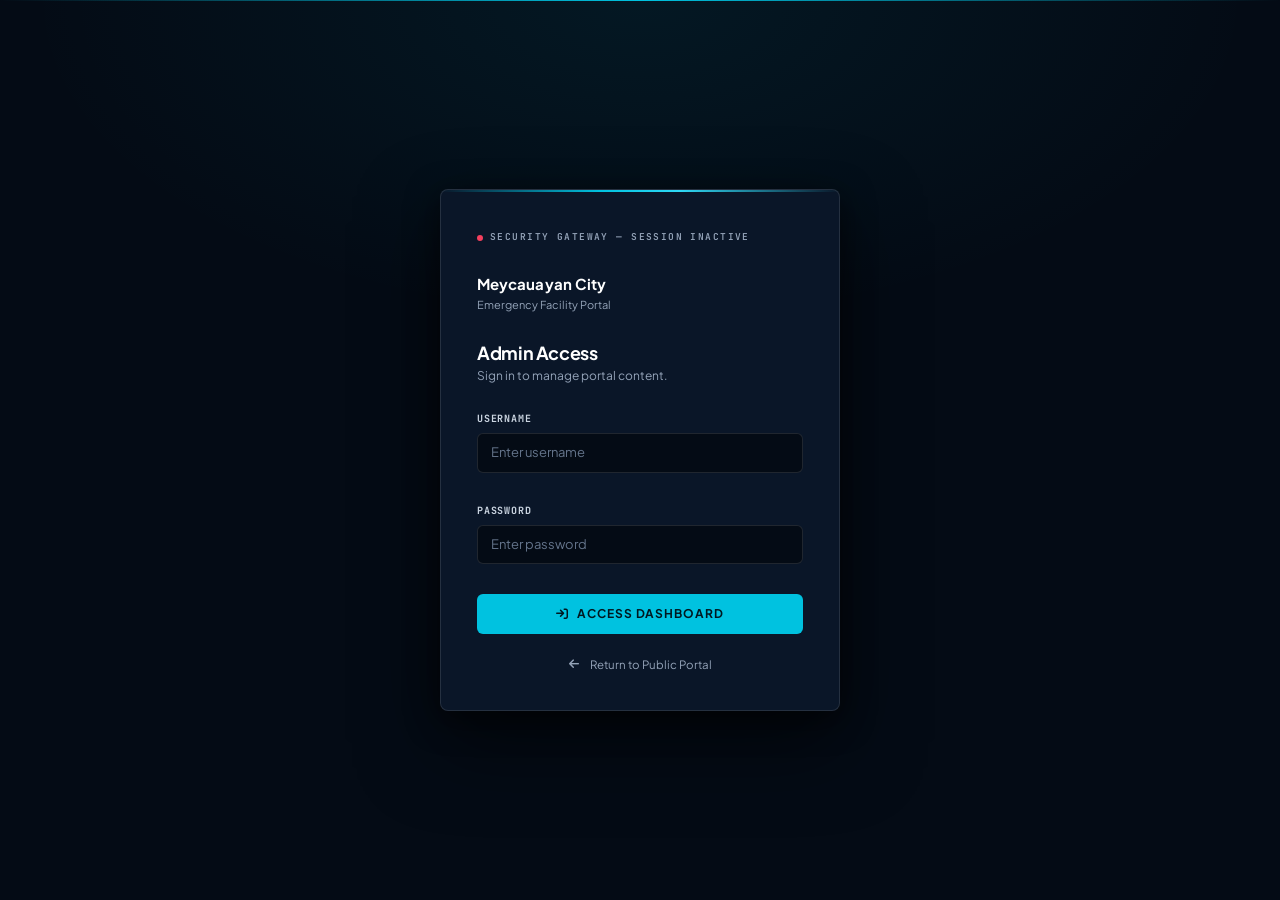
==== commit 36af9ef3: "Update6" ====
--- a/admin.html
+++ b/admin.html
@@ -24,7 +24,6 @@
     <div class="login-card">
       <div class="login-system-tag">Security Gateway — Session Inactive</div>
       <div class="login-logo">
-        <div class="login-shield"><i class="fas fa-shield-halved"></i></div>
         <div class="login-title-wrap">
           <div class="login-city">Meycauayan City</div>
           <div class="login-sub">Emergency Facility Portal</div>
@@ -78,8 +77,11 @@
 
     <!-- ADMIN HEADER -->
     <header id="admin-header">
+      <button class="admin-sidebar-toggle" id="admin-sidebar-toggle" onclick="toggleAdminSidebar()" aria-label="Toggle Navigation Menu">
+        <i class="fas fa-bars"></i>
+      </button>
+
       <div class="admin-brand">
-        <div class="admin-brand-icon"><i class="fas fa-shield-halved"></i></div>
         MEYCAUAYAN <span>ADMIN</span>
       </div>
 
@@ -90,11 +92,8 @@
         </div>
         <div class="session-divider"></div>
         <div class="session-indicator">
-          <span id="admin-username-display" style="color: var(--cyan-400); font-weight:700;">Administrator</span>
-        </div>
-        <div class="session-divider"></div>
-        <div class="session-indicator">
-          
+          <i class="fas fa-user-check" style="color: var(--cyan-400);"></i>
+          <span id="admin-username-display" style="color: var(--text-200); font-weight:600;">Administrator</span>
         </div>
       </div>
 
@@ -104,13 +103,16 @@
           <span>Operator</span>
         </div>
         <button class="btn-view-portal" id="btn-portal" onclick="navigateToPortal()">
-          <i class="fas fa-arrow-up-right-from-square"></i> Portal
+          <i class="fas fa-arrow-up-right-from-square"></i> <span>Portal</span>
         </button>
         <button class="btn-logout" onclick="handleLogout()" id="btn-logout-header">
-          <i class="fas fa-arrow-right-from-bracket"></i> Logout
+          <i class="fas fa-arrow-right-from-bracket"></i> <span>Logout</span>
         </button>
       </div>
     </header>
+
+    <!-- SIDEBAR BACKDROP FOR MOBILE -->
+    <div id="admin-sidebar-backdrop" onclick="closeAdminSidebar()" aria-hidden="true"></div>
 
     <!-- ADMIN SIDEBAR -->
     <nav id="admin-sidebar" aria-label="Admin navigation">
@@ -169,135 +171,187 @@
           </div>
         </div>
 
-        <!-- System Status Panel -->
-        <div class="system-status-panel">
-          <div class="system-status-header">
-            <div class="system-status-header-title">
-              <i class="fas fa-satellite-dish"></i> System Diagnostics
-            </div>
-            <span class="system-status-badge">All Systems Operational</span>
-          </div>
-          <div class="system-status-rows">
-            <div class="system-status-row">
-              <span class="status-dot ok"></span>
-              <span class="status-row-label">DATABASE</span>
-              <span class="status-row-value">CONNECTED</span>
-            </div>
-            <div class="system-status-row">
-              <span class="status-dot ok"></span>
-              <span class="status-row-label">MAP TILES</span>
-              <span class="status-row-value">ONLINE</span>
-            </div>
-            <div class="system-status-row">
-              <span class="status-dot ok"></span>
-              <span class="status-row-label">SESSION</span>
-              <span class="status-row-value">SECURE</span>
-            </div>
-            <div class="system-status-row">
-              <span class="status-dot ok"></span>
-              <span class="status-row-label">LAST SYNC</span>
-              <span class="status-row-value" id="dash-last-updated">—</span>
-            </div>
-          </div>
-        </div>
-
-        <!-- Stat Cards -->
-        <div class="stat-cards-grid" id="dashboard-stats">
-          <div class="stat-card barangay">
-            <div class="stat-card-left">
-              <div class="stat-card-value" id="dash-barangay-count">26</div>
-              <div class="stat-card-label">Barangays</div>
-            </div>
-            <div class="stat-card-icon"><i class="fas fa-map"></i></div>
-            <div class="stat-card-bar"></div>
-          </div>
-          <div class="stat-card police">
-            <div class="stat-card-left">
-              <div class="stat-card-value" id="dash-police-count">—</div>
-              <div class="stat-card-label">Police Stations</div>
-            </div>
-            <div class="stat-card-icon"><i class="fas fa-shield-halved"></i></div>
-            <div class="stat-card-bar"></div>
-          </div>
-          <div class="stat-card fire">
-            <div class="stat-card-left">
-              <div class="stat-card-value" id="dash-fire-count">—</div>
-              <div class="stat-card-label">Fire Stations</div>
-            </div>
-            <div class="stat-card-icon"><i class="fas fa-fire"></i></div>
-            <div class="stat-card-bar"></div>
-          </div>
-          <div class="stat-card hospital">
-            <div class="stat-card-left">
-              <div class="stat-card-value" id="dash-hosp-count">—</div>
-              <div class="stat-card-label">Hospitals</div>
-            </div>
-            <div class="stat-card-icon"><i class="fas fa-hospital"></i></div>
-            <div class="stat-card-bar"></div>
-          </div>
-          <div class="stat-card health">
-            <div class="stat-card-left">
-              <div class="stat-card-value" id="dash-health-count">—</div>
-              <div class="stat-card-label">Health Centers</div>
-            </div>
-            <div class="stat-card-icon"><i class="fas fa-kit-medical"></i></div>
-            <div class="stat-card-bar"></div>
-          </div>
-        </div>
-
-        <!-- Info Grid -->
-        <div class="info-grid">
-          <div class="info-box">
-            <div class="info-box-title">
-              <i class="fas fa-circle-info"></i> System Information
-            </div>
-            <div class="info-box-row">
-              <span class="info-box-row-label">City</span>
-              <span class="info-box-row-val">Meycauayan City, Bulacan</span>
-            </div>
-            <div class="info-box-row">
-              <span class="info-box-row-label">Barangays</span>
-              <span class="info-box-row-val">26 Districts</span>
-            </div>
-            <div class="info-box-row">
-              <span class="info-box-row-label">Map Engine</span>
-              <span class="info-box-row-val">Leaflet.js + OSM</span>
-            </div>
-            <div class="info-box-row">
-              <span class="info-box-row-label">Backend</span>
-              <span class="info-box-row-val">PHP + MySQL</span>
-            </div>
-            <div class="info-box-row">
-              <span class="info-box-row-label">Build</span>
-              <span class="info-box-row-val">NEXUS Grid v3.0</span>
-            </div>
-          </div>
-
-          <div class="info-box">
-            <div class="info-box-title">
-              <i class="fas fa-phone-volume"></i> Emergency Contacts
-            </div>
-            <div class="info-box-row">
-              <span class="info-box-row-label">Police</span>
-              <span class="info-box-row-val">117</span>
-            </div>
-            <div class="info-box-row">
-              <span class="info-box-row-label">Fire</span>
-              <span class="info-box-row-val">160</span>
-            </div>
-            <div class="info-box-row">
-              <span class="info-box-row-label">Medical</span>
-              <span class="info-box-row-val">911</span>
-            </div>
-            <div class="info-box-row">
-              <span class="info-box-row-label">MDRRMO</span>
-              <span class="info-box-row-val">(044) 840-5000</span>
-            </div>
-            <div class="info-box-row">
-              <span class="info-box-row-label">Red Cross</span>
-              <span class="info-box-row-val">143</span>
-            </div>
-          </div>
+        <!-- Trend Bento Grid Layout -->
+        <div class="bento-grid" id="dashboard-bento">
+
+          <!-- Bento Hero Card (Spans 2 columns, 2 rows on desktop) -->
+          <div class="bento-card bento-hero">
+            <div class="bento-hero-header">
+              <div class="bento-tag"><i class="fas fa-shield-halved"></i> Operational Command</div>
+              <span class="bento-badge-live"><span class="pulse-dot"></span> LIVE SYSTEM</span>
+            </div>
+            <div class="bento-hero-body">
+              <div class="bento-hero-title">Meycauayan City Emergency Network</div>
+              <div class="bento-hero-desc">Real-time facility distribution and district readiness monitor across 26 barangays.</div>
+              
+              <div class="bento-hero-stats">
+                <div class="bento-stat-item">
+                  <div class="bento-stat-label">Barangays</div>
+                  <div class="bento-stat-val" id="dash-barangay-count">26</div>
+                </div>
+                <div class="bento-stat-item">
+                  <div class="bento-stat-label">Police</div>
+                  <div class="bento-stat-val cyan" id="dash-police-count">—</div>
+                </div>
+                <div class="bento-stat-item">
+                  <div class="bento-stat-label">Fire</div>
+                  <div class="bento-stat-val amber" id="dash-fire-count">—</div>
+                </div>
+                <div class="bento-stat-item">
+                  <div class="bento-stat-label">Hospitals</div>
+                  <div class="bento-stat-val green" id="dash-hosp-count">—</div>
+                </div>
+                <div class="bento-stat-item">
+                  <div class="bento-stat-label">Health</div>
+                  <div class="bento-stat-val purple" id="dash-health-count">—</div>
+                </div>
+              </div>
+            </div>
+            <div class="bento-hero-footer">
+              <div class="bento-footer-item"><i class="fas fa-database"></i> MySQL Database</div>
+              <div class="bento-footer-item"><i class="fas fa-layer-group"></i> Leaflet.js GIS Engine</div>
+            </div>
+          </div>
+
+          <!-- Bento Stat Card: Police -->
+          <div class="bento-card bento-stat-card police" onclick="showSection('police')" role="button" tabindex="0">
+            <div class="bento-card-top">
+              <div class="bento-card-icon"><i class="fas fa-shield-halved"></i></div>
+              <span class="bento-card-badge">Police</span>
+            </div>
+            <div class="bento-card-main">
+              <div class="bento-card-number" id="bento-police-count">—</div>
+              <div class="bento-card-label">Police Stations</div>
+            </div>
+            <div class="bento-card-footer">
+              <span>View Directory</span>
+              <i class="fas fa-arrow-right"></i>
+            </div>
+          </div>
+
+          <!-- Bento Stat Card: Fire -->
+          <div class="bento-card bento-stat-card fire" onclick="showSection('fire')" role="button" tabindex="0">
+            <div class="bento-card-top">
+              <div class="bento-card-icon"><i class="fas fa-fire"></i></div>
+              <span class="bento-card-badge">Fire</span>
+            </div>
+            <div class="bento-card-main">
+              <div class="bento-card-number" id="bento-fire-count">—</div>
+              <div class="bento-card-label">Fire Stations</div>
+            </div>
+            <div class="bento-card-footer">
+              <span>View Directory</span>
+              <i class="fas fa-arrow-right"></i>
+            </div>
+          </div>
+
+          <!-- Bento Stat Card: Hospital -->
+          <div class="bento-card bento-stat-card hospital" onclick="showSection('hospitals')" role="button" tabindex="0">
+            <div class="bento-card-top">
+              <div class="bento-card-icon"><i class="fas fa-hospital"></i></div>
+              <span class="bento-card-badge">Medical</span>
+            </div>
+            <div class="bento-card-main">
+              <div class="bento-card-number" id="bento-hosp-count">—</div>
+              <div class="bento-card-label">Hospitals</div>
+            </div>
+            <div class="bento-card-footer">
+              <span>View Directory</span>
+              <i class="fas fa-arrow-right"></i>
+            </div>
+          </div>
+
+          <!-- Bento Stat Card: Health Centers -->
+          <div class="bento-card bento-stat-card health" onclick="showSection('health')" role="button" tabindex="0">
+            <div class="bento-card-top">
+              <div class="bento-card-icon"><i class="fas fa-kit-medical"></i></div>
+              <span class="bento-card-badge">Health</span>
+            </div>
+            <div class="bento-card-main">
+              <div class="bento-card-number" id="bento-health-count">—</div>
+              <div class="bento-card-label">Health Centers</div>
+            </div>
+            <div class="bento-card-footer">
+              <span>View Directory</span>
+              <i class="fas fa-arrow-right"></i>
+            </div>
+          </div>
+
+          <!-- Bento Card: Quick Actions -->
+          <div class="bento-card bento-quick-actions">
+            <div class="bento-card-header">
+              <i class="fas fa-bolt"></i> Quick Actions
+            </div>
+            <div class="bento-action-buttons">
+              <button class="bento-action-btn" onclick="openFacilityModal('police')">
+                <i class="fas fa-shield-halved"></i> Add Police Station
+              </button>
+              <button class="bento-action-btn" onclick="openFacilityModal('fire')">
+                <i class="fas fa-fire"></i> Add Fire Station
+              </button>
+              <button class="bento-action-btn" onclick="openFacilityModal('hospital')">
+                <i class="fas fa-hospital"></i> Add Hospital
+              </button>
+              <button class="bento-action-btn" onclick="openAnnouncementModal()">
+                <i class="fas fa-bullhorn"></i> Post Announcement
+              </button>
+            </div>
+          </div>
+
+          <!-- Bento Card: Emergency Hotlines -->
+          <div class="bento-card bento-hotlines">
+            <div class="bento-card-header">
+              <i class="fas fa-phone-volume"></i> Active Emergency Hotlines
+            </div>
+            <div class="bento-hotline-list">
+              <div class="bento-hotline-row">
+                <span>Police Hotline</span>
+                <strong>117</strong>
+              </div>
+              <div class="bento-hotline-row">
+                <span>Fire Hotline</span>
+                <strong>160</strong>
+              </div>
+              <div class="bento-hotline-row">
+                <span>National Emergency</span>
+                <strong>911</strong>
+              </div>
+              <div class="bento-hotline-row">
+                <span>MDRRMO Command</span>
+                <strong>(044) 840-5000</strong>
+              </div>
+              <div class="bento-hotline-row">
+                <span>Red Cross Bulacan</span>
+                <strong>143</strong>
+              </div>
+            </div>
+          </div>
+
+          <!-- Bento Card: System Specs -->
+          <div class="bento-card bento-sys-info">
+            <div class="bento-card-header">
+              <i class="fas fa-circle-info"></i> System Specifications
+            </div>
+            <div class="bento-info-list">
+              <div class="bento-info-row">
+                <span class="label">Jurisdiction</span>
+                <span class="val">Meycauayan City</span>
+              </div>
+              <div class="bento-info-row">
+                <span class="label">Districts</span>
+                <span class="val">26 Barangays</span>
+              </div>
+              <div class="bento-info-row">
+                <span class="label">GIS Engine</span>
+                <span class="val">Leaflet.js + GeoJSON</span>
+              </div>
+              <div class="bento-info-row">
+                <span class="label">Authentication</span>
+                <span class="val">PHP Session Guard</span>
+              </div>
+            </div>
+          </div>
+
         </div>
       </div>
 
@@ -326,7 +380,6 @@
                 <tr>
                   <th>Barangay Name</th>
                   <th>Captain</th>
-                  <th>Population</th>
                   <th>Area</th>
                   <th>Contact</th>
                   <th>Actions</th>
@@ -607,8 +660,6 @@
           <input type="text" class="form-control-admin" id="brgy-name" placeholder="Barangay name">
           <label class="form-label-admin" for="brgy-captain">Barangay Captain</label>
           <input type="text" class="form-control-admin" id="brgy-captain" placeholder="Hon. Full Name">
-          <label class="form-label-admin" for="brgy-population">Population</label>
-          <input type="number" class="form-control-admin" id="brgy-population" placeholder="00000">
           <label class="form-label-admin" for="brgy-contact">Contact Number</label>
           <input type="text" class="form-control-admin" id="brgy-contact" placeholder="(044) 000-0000">
           <label class="form-label-admin" for="brgy-description">Description</label>
--- a/assets/css/admin.css
+++ b/assets/css/admin.css
@@ -80,12 +80,12 @@
   --clr-status-hosp:   var(--clr-success);
   --clr-status-health: var(--clr-purple);
 
-  /* ── Text Ramp ─────────────────────────────────────────── */
+  /* ── Text Ramp (WCAG AAA High Contrast) ──────────────────── */
   --text-100:  #ffffff;
-  --text-200:  #ddeaf5;
-  --text-300:  #8bafc8;
-  --text-400:  #4d7290;
-  --text-500:  #2e4d64;
+  --text-200:  #f8fafc;
+  --text-300:  #cbd5e1;
+  --text-400:  #94a3b8;
+  --text-500:  #64748b;
 
   /* Legacy text aliases */
   --clr-text-primary:   var(--text-200);
@@ -147,6 +147,16 @@
 }
 
 button, input, select, textarea { font-family: var(--font-ui); }
+
+/* Accessible focus outlines for keyboard navigation */
+button:focus-visible,
+a:focus-visible,
+input:focus-visible,
+select:focus-visible,
+textarea:focus-visible {
+  outline: 2px solid var(--cyan-400);
+  outline-offset: 2px;
+}
 
 ::selection { background: var(--cyan-500); color: #000; }
 
@@ -423,6 +433,44 @@
   top: 0; left: 0; right: 0;
   height: 1px;
   background: linear-gradient(90deg, var(--cyan-500) 0%, transparent 60%);
+}
+
+.admin-sidebar-toggle {
+  display: none;
+  background: none;
+  border: 1px solid var(--border-cyan);
+  color: var(--cyan-500);
+  border-radius: 6px;
+  width: 36px;
+  height: 36px;
+  align-items: center;
+  justify-content: center;
+  font-size: 15px;
+  cursor: pointer;
+  margin-left: 12px;
+  flex-shrink: 0;
+  transition: all var(--transition-fast);
+}
+
+.admin-sidebar-toggle:hover {
+  background: var(--cyan-bg);
+  box-shadow: 0 0 12px var(--cyan-glow);
+}
+
+#admin-sidebar-backdrop {
+  position: fixed;
+  inset: 0;
+  background: rgba(4, 11, 21, 0.75);
+  backdrop-filter: blur(4px);
+  z-index: calc(var(--z-panel) - 1);
+  opacity: 0;
+  pointer-events: none;
+  transition: opacity 0.3s ease;
+}
+
+#admin-sidebar-backdrop.active {
+  opacity: 1;
+  pointer-events: all;
 }
 
 .admin-brand {
@@ -729,116 +777,355 @@
 
 
 /* ═══════════════════════════════════════════════════════════════════
-   STAT CARDS — Command Readouts
-   ═══════════════════════════════════════════════════════════════════ */
-.stat-cards-grid {
+   BENTO GRID DESIGN SYSTEM — Command Overview
+   ═══════════════════════════════════════════════════════════════════ */
+.bento-grid {
   display: grid;
-  grid-template-columns: repeat(auto-fit, minmax(185px, 1fr));
-  gap: 14px;
-  margin-bottom: 22px;
-}
-
-.stat-card {
+  grid-template-columns: repeat(4, 1fr);
+  gap: 16px;
+  margin-bottom: 24px;
+}
+
+.bento-card {
   background: var(--bg-card);
   border: 1px solid var(--border);
-  border-radius: 8px;
-  padding: 20px 18px 16px;
+  border-radius: 12px;
+  padding: 20px;
   position: relative;
   overflow: hidden;
   display: flex;
-  align-items: center;
+  flex-direction: column;
   justify-content: space-between;
-  gap: 12px;
-  transition: border-color var(--transition-fast), transform var(--transition-fast), box-shadow var(--transition-fast);
+  transition: transform var(--transition-fast), border-color var(--transition-fast), box-shadow var(--transition-fast);
   box-shadow: var(--shadow-card);
 }
 
-.stat-card::after {
-  content: '';
-  position: absolute;
-  inset: 0;
-  background: radial-gradient(ellipse 80% 60% at 100% 100%, var(--_card-clr, transparent) 0%, transparent 70%);
-  opacity: 0.06;
-  pointer-events: none;
-  transition: opacity var(--transition-fast);
-}
-
-.stat-card:hover {
+.bento-card:hover {
   border-color: var(--border-strong);
   transform: translateY(-2px);
-  box-shadow: 0 8px 28px rgba(0,0,0,0.45);
-}
-
-.stat-card:hover::after { opacity: 0.12; }
-
-.stat-card-left { flex: 1; min-width: 0; }
-
-.stat-card-value {
+  box-shadow: 0 12px 32px rgba(0, 0, 0, 0.5);
+}
+
+/* 1. Bento Hero Card (Spans 2 cols, 2 rows) */
+.bento-hero {
+  grid-column: span 2;
+  grid-row: span 2;
+  background: linear-gradient(135deg, #0e1d33 0%, #081120 100%);
+  border: 1px solid rgba(0, 194, 224, 0.22);
+  padding: 24px;
+}
+
+.bento-hero-header {
+  display: flex;
+  align-items: center;
+  justify-content: space-between;
+  margin-bottom: 16px;
+}
+
+.bento-tag {
   font-family: var(--font-mono);
-  font-size: 36px;
-  font-weight: 700;
+  font-size: 10px;
+  font-weight: 700;
+  letter-spacing: 0.08em;
+  text-transform: uppercase;
+  color: var(--cyan-400);
+  background: rgba(0, 194, 224, 0.12);
+  border: 1px solid rgba(0, 194, 224, 0.25);
+  padding: 4px 10px;
+  border-radius: 6px;
+  display: flex;
+  align-items: center;
+  gap: 6px;
+}
+
+.bento-badge-live {
+  font-family: var(--font-mono);
+  font-size: 10px;
+  font-weight: 700;
+  color: #22d98a;
+  display: flex;
+  align-items: center;
+  gap: 6px;
+  letter-spacing: 0.06em;
+}
+
+.pulse-dot {
+  width: 7px;
+  height: 7px;
+  border-radius: 50%;
+  background: #22d98a;
+  box-shadow: 0 0 8px #22d98a;
+  animation: pulse-glow 2s infinite;
+}
+
+@keyframes pulse-glow {
+  0%, 100% { opacity: 1; transform: scale(1); }
+  50% { opacity: 0.5; transform: scale(0.85); }
+}
+
+.bento-hero-title {
+  font-family: var(--font-heading);
+  font-size: 22px;
+  font-weight: 700;
+  color: #ffffff;
+  letter-spacing: -0.02em;
+  margin-bottom: 6px;
+}
+
+.bento-hero-desc {
+  font-size: 13px;
+  color: var(--text-300);
+  line-height: 1.45;
+  margin-bottom: 22px;
+}
+
+.bento-hero-stats {
+  display: grid;
+  grid-template-columns: repeat(5, 1fr);
+  gap: 8px;
+  background: rgba(4, 11, 21, 0.6);
+  border: 1px solid var(--border);
+  border-radius: 8px;
+  padding: 14px 10px;
+}
+
+.bento-stat-item {
+  text-align: center;
+}
+
+.bento-stat-label {
+  font-family: var(--font-mono);
+  font-size: 9px;
+  font-weight: 600;
+  text-transform: uppercase;
+  color: var(--text-400);
+  margin-bottom: 4px;
+}
+
+.bento-stat-val {
+  font-family: var(--font-mono);
+  font-size: 22px;
+  font-weight: 700;
+  color: #ffffff;
+}
+
+.bento-stat-val.cyan   { color: var(--cyan-400); }
+.bento-stat-val.amber  { color: #f59e0b; }
+.bento-stat-val.green  { color: #22d98a; }
+.bento-stat-val.purple { color: #c084fc; }
+
+.bento-hero-footer {
+  display: flex;
+  gap: 16px;
+  margin-top: 16px;
+  padding-top: 14px;
+  border-top: 1px solid var(--border);
+}
+
+.bento-footer-item {
+  font-size: 11px;
+  color: var(--text-300);
+  display: flex;
+  align-items: center;
+  gap: 6px;
+}
+
+.bento-footer-item i {
+  color: var(--cyan-400);
+  font-size: 10px;
+}
+
+/* 2. Bento Stat Cards */
+.bento-stat-card {
+  cursor: pointer;
+  min-height: 140px;
+}
+
+.bento-card-top {
+  display: flex;
+  align-items: center;
+  justify-content: space-between;
+}
+
+.bento-card-icon {
+  width: 38px;
+  height: 38px;
+  border-radius: 8px;
+  display: flex;
+  align-items: center;
+  justify-content: center;
+  font-size: 15px;
+}
+
+.bento-stat-card.police .bento-card-icon   { background: rgba(0,194,224,0.12); color: var(--cyan-400); border: 1px solid rgba(0,194,224,0.25); }
+.bento-stat-card.fire .bento-card-icon     { background: rgba(245,158,11,0.12); color: #f59e0b; border: 1px solid rgba(245,158,11,0.25); }
+.bento-stat-card.hospital .bento-card-icon { background: rgba(34,217,138,0.12); color: #22d98a; border: 1px solid rgba(34,217,138,0.25); }
+.bento-stat-card.health .bento-card-icon   { background: rgba(192,132,252,0.12); color: #c084fc; border: 1px solid rgba(192,132,252,0.25); }
+
+.bento-card-badge {
+  font-family: var(--font-mono);
+  font-size: 9.5px;
+  font-weight: 700;
+  text-transform: uppercase;
+  letter-spacing: 0.05em;
+  color: var(--text-400);
+}
+
+.bento-card-main {
+  margin: 12px 0;
+}
+
+.bento-card-number {
+  font-family: var(--font-mono);
+  font-size: 32px;
+  font-weight: 700;
+  color: #ffffff;
   line-height: 1;
-  margin-bottom: 7px;
-  letter-spacing: -0.02em;
-  font-variant-numeric: tabular-nums;
-}
-
-.stat-card-label {
+}
+
+.bento-card-label {
+  font-size: 11px;
+  color: var(--text-300);
+  margin-top: 4px;
+  font-weight: 500;
+}
+
+.bento-card-footer {
+  display: flex;
+  align-items: center;
+  justify-content: space-between;
   font-size: 10.5px;
   font-weight: 600;
   color: var(--text-400);
-  letter-spacing: 0.06em;
-  text-transform: uppercase;
-}
-
-.stat-card-icon {
-  width: 48px;
-  height: 48px;
+  padding-top: 8px;
+  border-top: 1px solid var(--border);
+  transition: color var(--transition-fast);
+}
+
+.bento-stat-card:hover .bento-card-footer {
+  color: var(--cyan-400);
+}
+
+.bento-card-footer i {
+  transition: transform var(--transition-fast);
+}
+
+.bento-stat-card:hover .bento-card-footer i {
+  transform: translateX(4px);
+}
+
+/* 3. Bento Quick Actions (Span 2 cols) */
+.bento-quick-actions {
+  grid-column: span 2;
+}
+
+.bento-card-header {
+  font-family: var(--font-heading);
+  font-size: 13px;
+  font-weight: 700;
+  color: #ffffff;
+  display: flex;
+  align-items: center;
+  gap: 8px;
+  margin-bottom: 14px;
+}
+
+.bento-card-header i {
+  color: var(--cyan-400);
+}
+
+.bento-action-buttons {
+  display: grid;
+  grid-template-columns: 1fr 1fr;
+  gap: 10px;
+}
+
+.bento-action-btn {
+  display: flex;
+  align-items: center;
+  gap: 10px;
+  padding: 11px 14px;
+  background: var(--bg-card-alt);
+  border: 1px solid var(--border);
   border-radius: 8px;
-  display: flex;
-  align-items: center;
-  justify-content: center;
-  font-size: 18px;
-  flex-shrink: 0;
-}
-
-/* Bottom accent bar */
-.stat-card-bar {
-  position: absolute;
-  bottom: 0; left: 0; right: 0;
-  height: 2px;
-  border-radius: 0 0 8px 8px;
-}
-
-/* Barangay — teal/cyan */
-.stat-card.barangay { --_card-clr: #00c2e0; }
-.stat-card.barangay .stat-card-value { color: var(--cyan-500); }
-.stat-card.barangay .stat-card-icon  { background: var(--cyan-bg); color: var(--cyan-500); border: 1px solid var(--border-cyan); }
-.stat-card.barangay .stat-card-bar   { background: var(--cyan-500); }
-
-/* Police — blue */
-.stat-card.police { --_card-clr: #00c2e0; }
-.stat-card.police .stat-card-value { color: var(--cyan-400); }
-.stat-card.police .stat-card-icon  { background: var(--cyan-bg); color: var(--cyan-500); border: 1px solid var(--border-cyan); }
-.stat-card.police .stat-card-bar   { background: var(--cyan-500); }
-
-/* Fire — amber */
-.stat-card.fire { --_card-clr: #f59e0b; }
-.stat-card.fire .stat-card-value { color: var(--clr-warning); }
-.stat-card.fire .stat-card-icon  { background: var(--clr-warning-bg); color: var(--clr-warning); border: 1px solid var(--clr-warning-border); }
-.stat-card.fire .stat-card-bar   { background: var(--clr-warning); }
-
-/* Hospital — green */
-.stat-card.hospital { --_card-clr: #22d98a; }
-.stat-card.hospital .stat-card-value { color: var(--clr-success); }
-.stat-card.hospital .stat-card-icon  { background: var(--clr-success-bg); color: var(--clr-success); border: 1px solid var(--clr-success-border); }
-.stat-card.hospital .stat-card-bar   { background: var(--clr-success); }
-
-/* Health — purple */
-.stat-card.health { --_card-clr: #a78bfa; }
-.stat-card.health .stat-card-value { color: var(--clr-purple); }
-.stat-card.health .stat-card-icon  { background: var(--clr-purple-bg); color: var(--clr-purple); border: 1px solid var(--clr-purple-border); }
-.stat-card.health .stat-card-bar   { background: var(--clr-purple); }
+  color: var(--text-200);
+  font-size: 12px;
+  font-weight: 600;
+  cursor: pointer;
+  transition: all var(--transition-fast);
+  text-align: left;
+}
+
+.bento-action-btn:hover {
+  background: rgba(0, 194, 224, 0.12);
+  border-color: rgba(0, 194, 224, 0.35);
+  color: #ffffff;
+  transform: translateY(-1px);
+}
+
+.bento-action-btn i {
+  color: var(--cyan-400);
+  font-size: 13px;
+}
+
+/* 4. Bento Hotlines & System Specs */
+.bento-hotline-list,
+.bento-info-list {
+  display: flex;
+  flex-direction: column;
+  gap: 8px;
+}
+
+.bento-hotline-row,
+.bento-info-row {
+  display: flex;
+  align-items: center;
+  justify-content: space-between;
+  font-size: 11.5px;
+  padding: 6px 0;
+  border-bottom: 1px solid var(--border);
+}
+
+.bento-hotline-row:last-child,
+.bento-info-row:last-child {
+  border-bottom: none;
+}
+
+.bento-hotline-row span { color: var(--text-300); }
+.bento-hotline-row strong { color: var(--cyan-400); font-family: var(--font-mono); }
+
+.bento-info-row .label { color: var(--text-400); font-family: var(--font-mono); font-size: 10px; }
+.bento-info-row .val { color: var(--text-200); font-weight: 500; }
+
+/* Responsive Bento Grid Breakpoints */
+@media (max-width: 1080px) {
+  .bento-grid {
+    grid-template-columns: repeat(2, 1fr);
+  }
+  .bento-hero {
+    grid-column: span 2;
+    grid-row: auto;
+  }
+  .bento-quick-actions {
+    grid-column: span 2;
+  }
+}
+
+@media (max-width: 640px) {
+  .bento-grid {
+    grid-template-columns: 1fr;
+  }
+  .bento-hero,
+  .bento-quick-actions {
+    grid-column: span 1;
+  }
+  .bento-hero-stats {
+    grid-template-columns: repeat(3, 1fr);
+  }
+  .bento-action-buttons {
+    grid-template-columns: 1fr;
+  }
+}
 
 
 /* ═══════════════════════════════════════════════════════════════════
@@ -1085,9 +1372,10 @@
 }
 
 .form-control-admin,
-.form-select-admin {
+.form-select-admin,
+select.form-control-admin {
   width: 100%;
-  background: var(--bg-input);
+  background-color: var(--bg-input);
   border: 1px solid var(--border-strong);
   border-radius: 6px;
   padding: 9px 13px;
@@ -1098,6 +1386,19 @@
   margin-bottom: 14px;
 }
 
+select,
+.form-select-admin {
+  -webkit-appearance: none;
+  -moz-appearance: none;
+  appearance: none;
+  background-image: url("data:image/svg+xml,%3Csvg xmlns='http://www.w3.org/2000/svg' width='12' height='12' viewBox='0 0 24 24' fill='none' stroke='%2300c2e0' stroke-width='2.5' stroke-linecap='round' stroke-linejoin='round'%3E%3Cpath d='m6 9 6 6 6-6'/%3E%3C/svg%3E");
+  background-repeat: no-repeat;
+  background-position: right 12px center;
+  background-size: 14px 14px;
+  padding-right: 36px !important;
+  cursor: pointer;
+}
+
 .form-control-admin:focus,
 .form-select-admin:focus {
   border-color: var(--cyan-500);
@@ -1105,7 +1406,12 @@
 }
 
 .form-control-admin::placeholder { color: var(--text-500); }
-.form-select-admin option { background: var(--bg-elevated); }
+.form-select-admin option,
+select option {
+  background: #0d1d33;
+  color: #f8fafc;
+  padding: 8px;
+}
 
 textarea.form-control-admin { resize: vertical; min-height: 80px; }
 
@@ -1353,19 +1659,107 @@
    ═══════════════════════════════════════════════════════════════════ */
 @media (max-width: 768px) {
   :root { --sidebar-width: 0px; }
-  .admin-brand { width: auto; border-right: none; }
-  .admin-session-status { display: none; }
-  #admin-sidebar { transform: translateX(-236px); transition: transform var(--transition-normal); }
-  #admin-sidebar.open { transform: translateX(0); width: 236px; }
-  #admin-content { margin-left: 0; padding: 16px; }
-  .info-grid { grid-template-columns: 1fr; }
-  .stat-cards-grid { grid-template-columns: repeat(2, 1fr); }
-  .system-status-rows { grid-template-columns: 1fr; }
-  .system-status-row { border-right: none; }
-}
-
-@media (max-width: 480px) {
-  .stat-cards-grid { grid-template-columns: 1fr; }
+  
+  .admin-sidebar-toggle {
+    display: flex;
+  }
+
+  .admin-brand {
+    width: auto;
+    border-right: none;
+    padding: 0 10px;
+  }
+
+  .admin-session-status {
+    display: none;
+  }
+
+  #admin-sidebar {
+    transform: translateX(-236px);
+    transition: transform var(--transition-normal);
+    box-shadow: 8px 0 32px rgba(0, 0, 0, 0.6);
+  }
+
+  #admin-sidebar.open {
+    transform: translateX(0);
+    width: 236px;
+  }
+
+  #admin-content {
+    margin-left: 0;
+    padding: 16px;
+  }
+
+  .info-grid {
+    grid-template-columns: 1fr;
+  }
+
+  .stat-cards-grid {
+    grid-template-columns: repeat(2, 1fr);
+  }
+
+  .system-status-rows {
+    grid-template-columns: 1fr;
+  }
+
+  .system-status-row {
+    border-right: none;
+  }
+
+  .page-header {
+    flex-direction: column;
+    align-items: flex-start;
+    gap: 12px;
+  }
+
+  .btn-admin-add {
+    width: 100%;
+    justify-content: center;
+  }
+}
+
+@media (max-width: 576px) {
+  #admin-header {
+    padding-right: 12px;
+  }
+
+  .admin-user span {
+    display: none;
+  }
+
+  .admin-user {
+    padding: 6px 8px;
+  }
+
+  .btn-view-portal span,
+  .btn-logout span {
+    display: none;
+  }
+
+  .btn-view-portal,
+  .btn-logout {
+    padding: 6px 9px;
+  }
+
+  .stat-cards-grid {
+    grid-template-columns: 1fr;
+  }
+
+  .admin-table-header {
+    flex-direction: column;
+    align-items: stretch;
+    gap: 8px;
+  }
+
+  .admin-search {
+    width: 100%;
+  }
+
+  .table-admin th,
+  .table-admin td {
+    padding: 8px 10px;
+    font-size: 11.5px;
+  }
 }
 
 
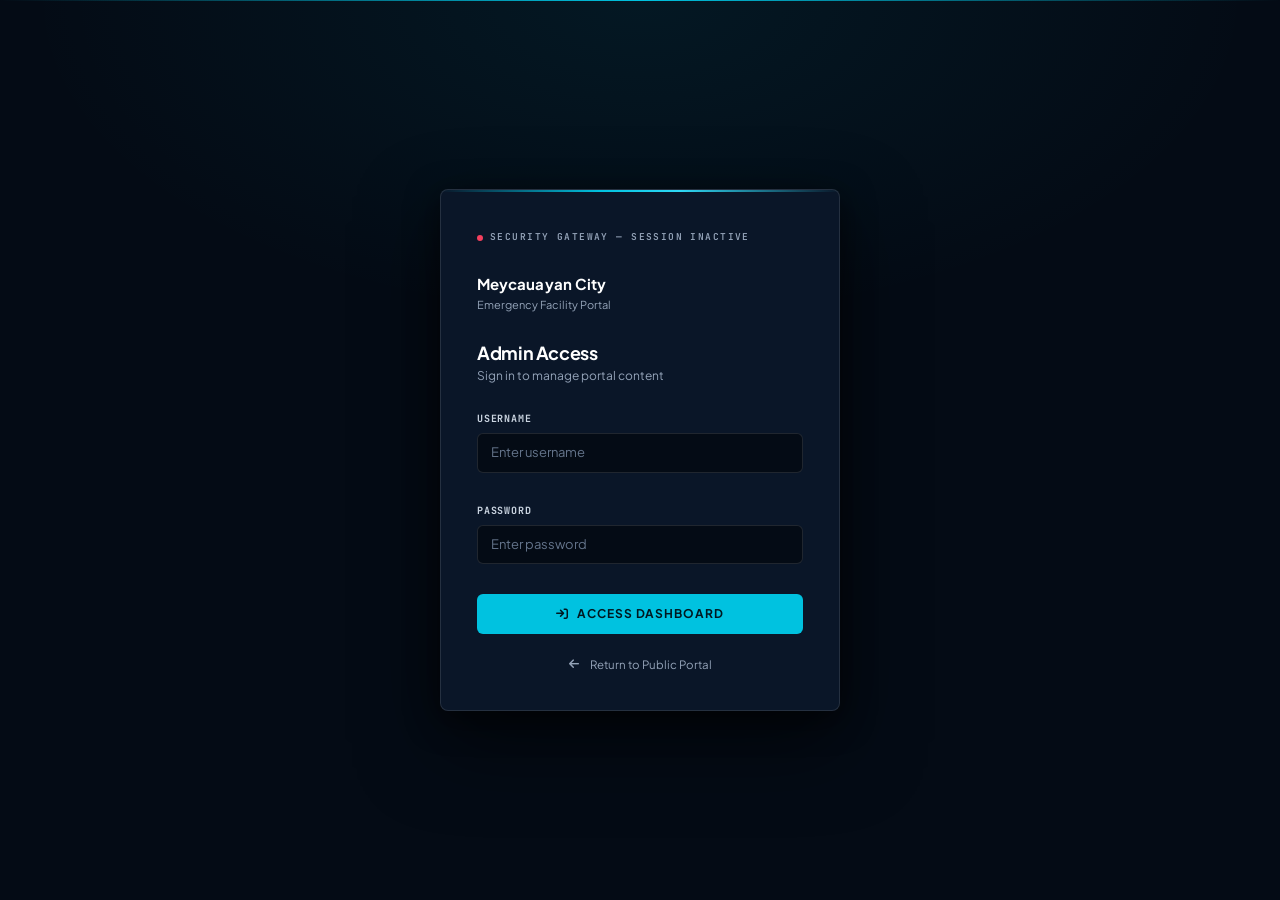
==== commit 3dc0a33a: "Update7" ====
--- a/admin.html
+++ b/admin.html
@@ -30,7 +30,7 @@
         </div>
       </div>
       <h1 class="login-heading">Admin Access</h1>
-      <p class="login-sub">Sign in to manage portal content.</p>
+      <p class="login-sub">Sign in to manage portal content</p>
       <form id="login-form" onsubmit="handleLogin(event)">
         <div class="form-group-admin">
           <label class="form-label-admin" for="login-username">Username</label>
